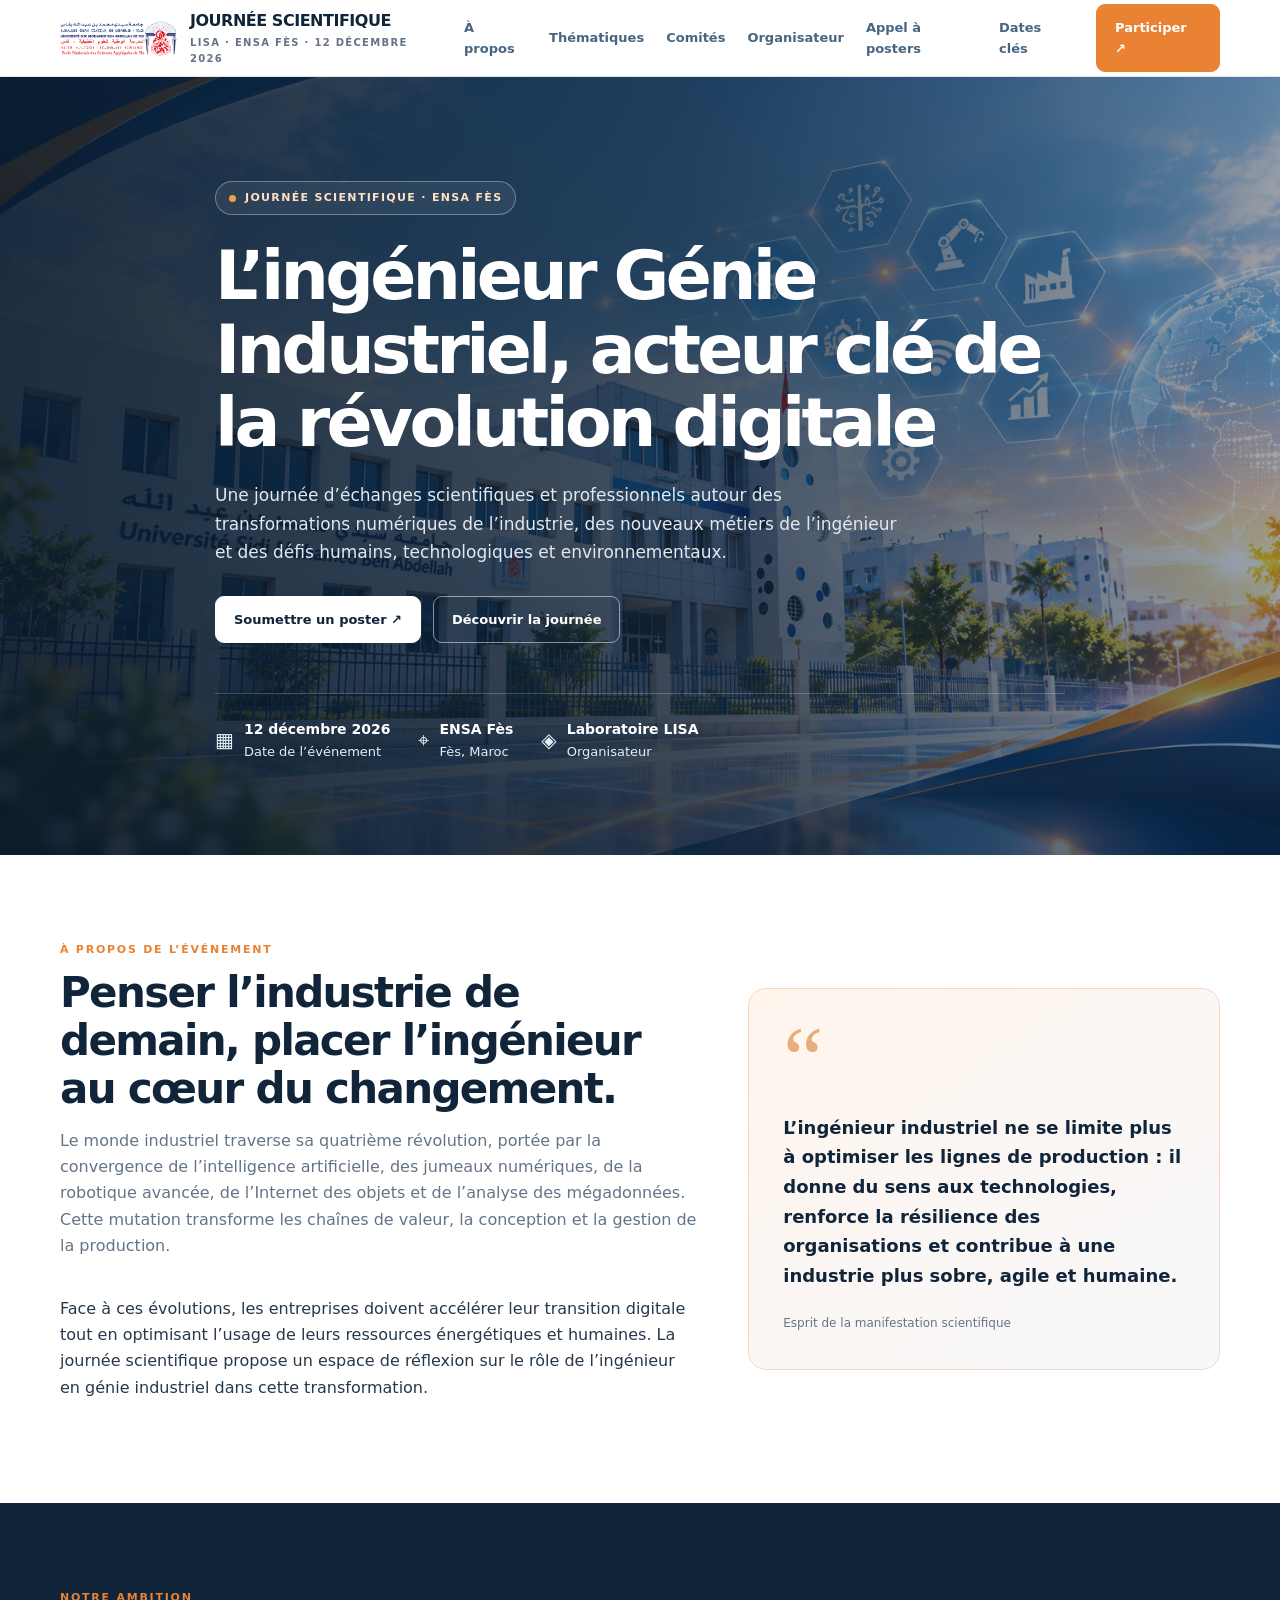
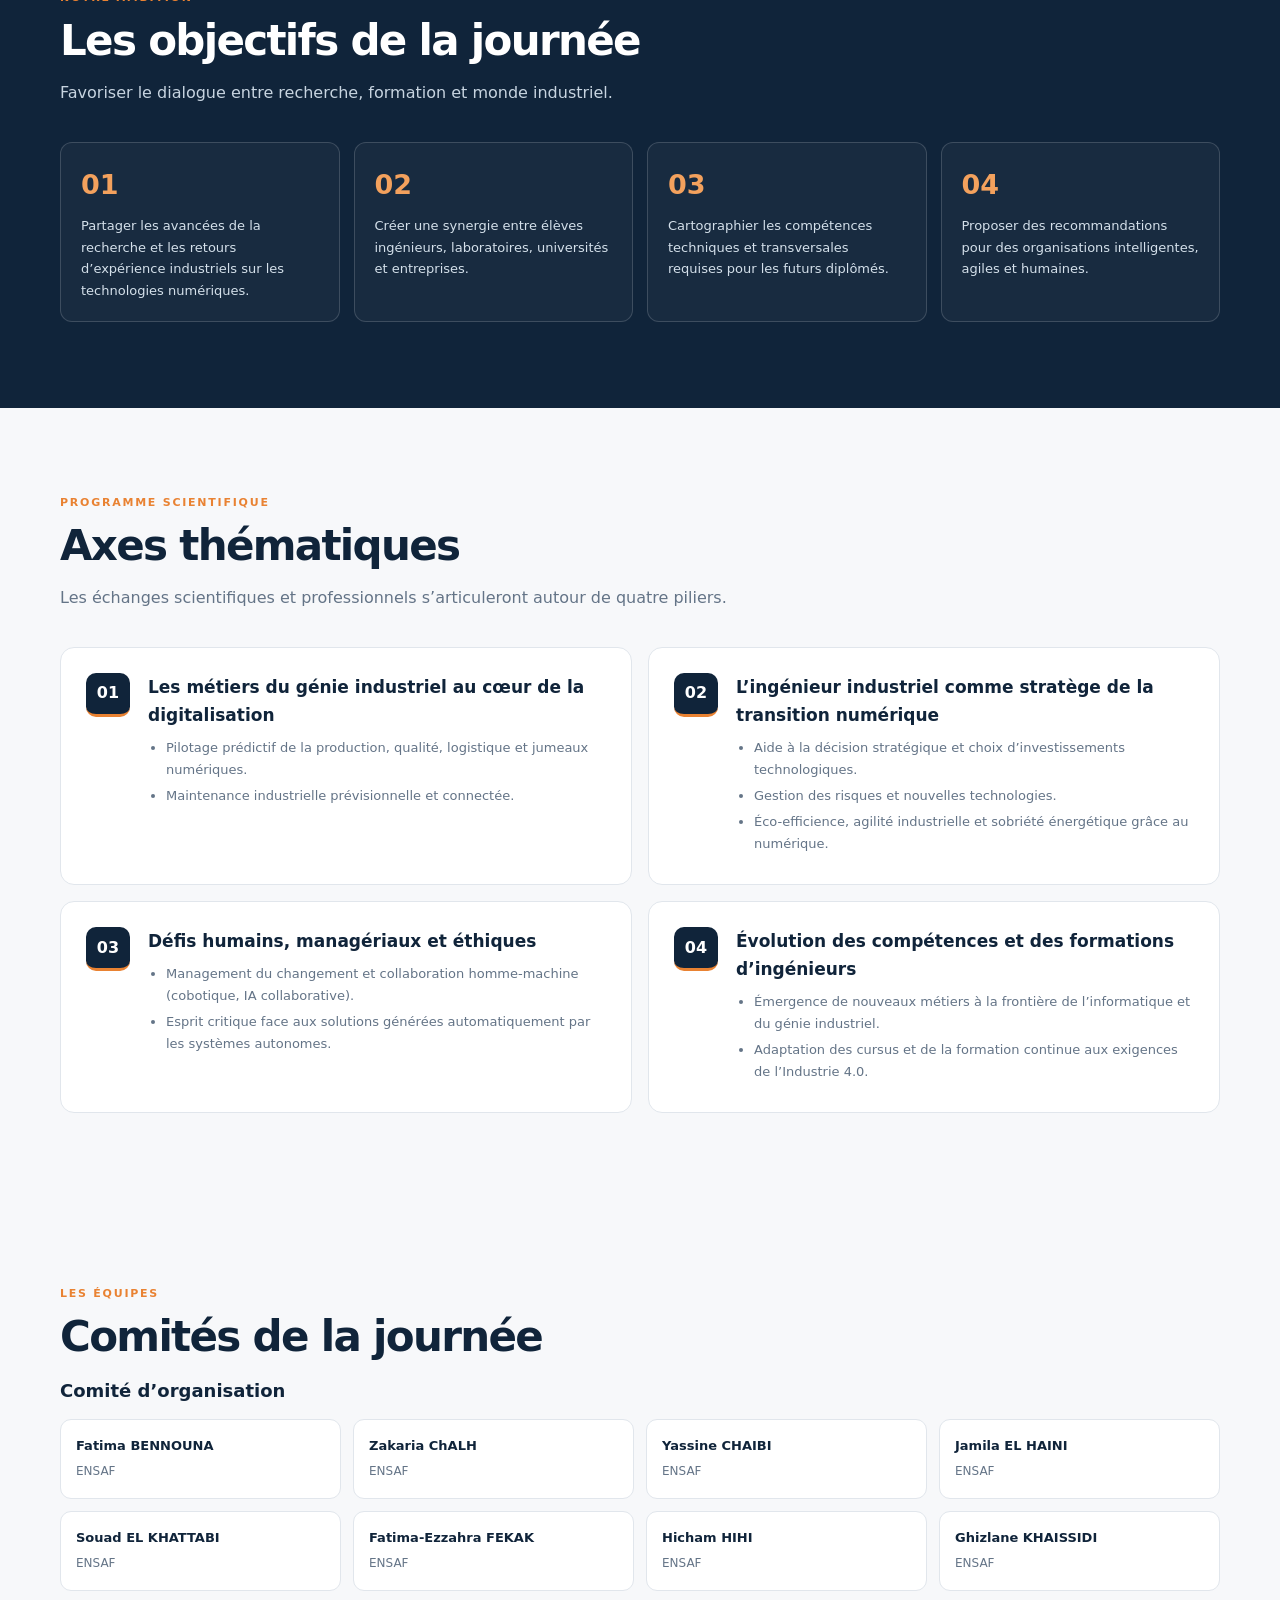
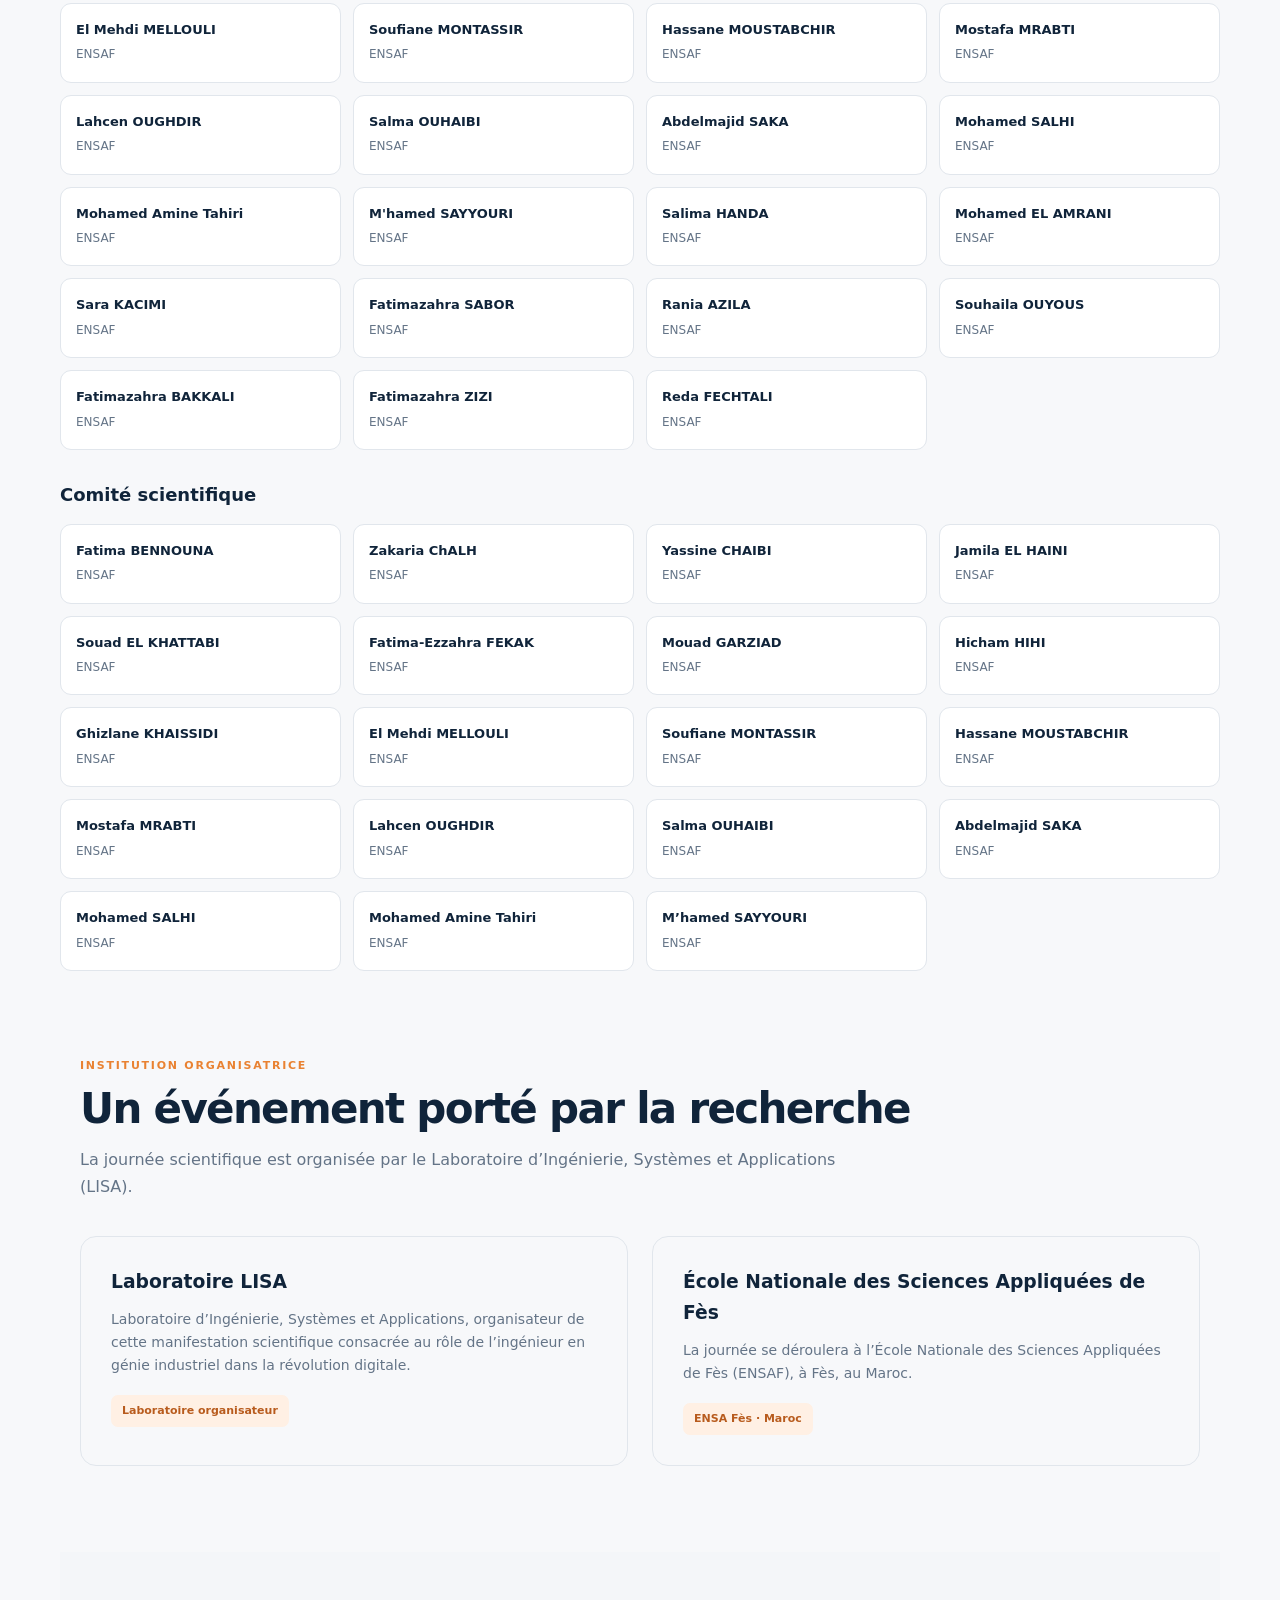
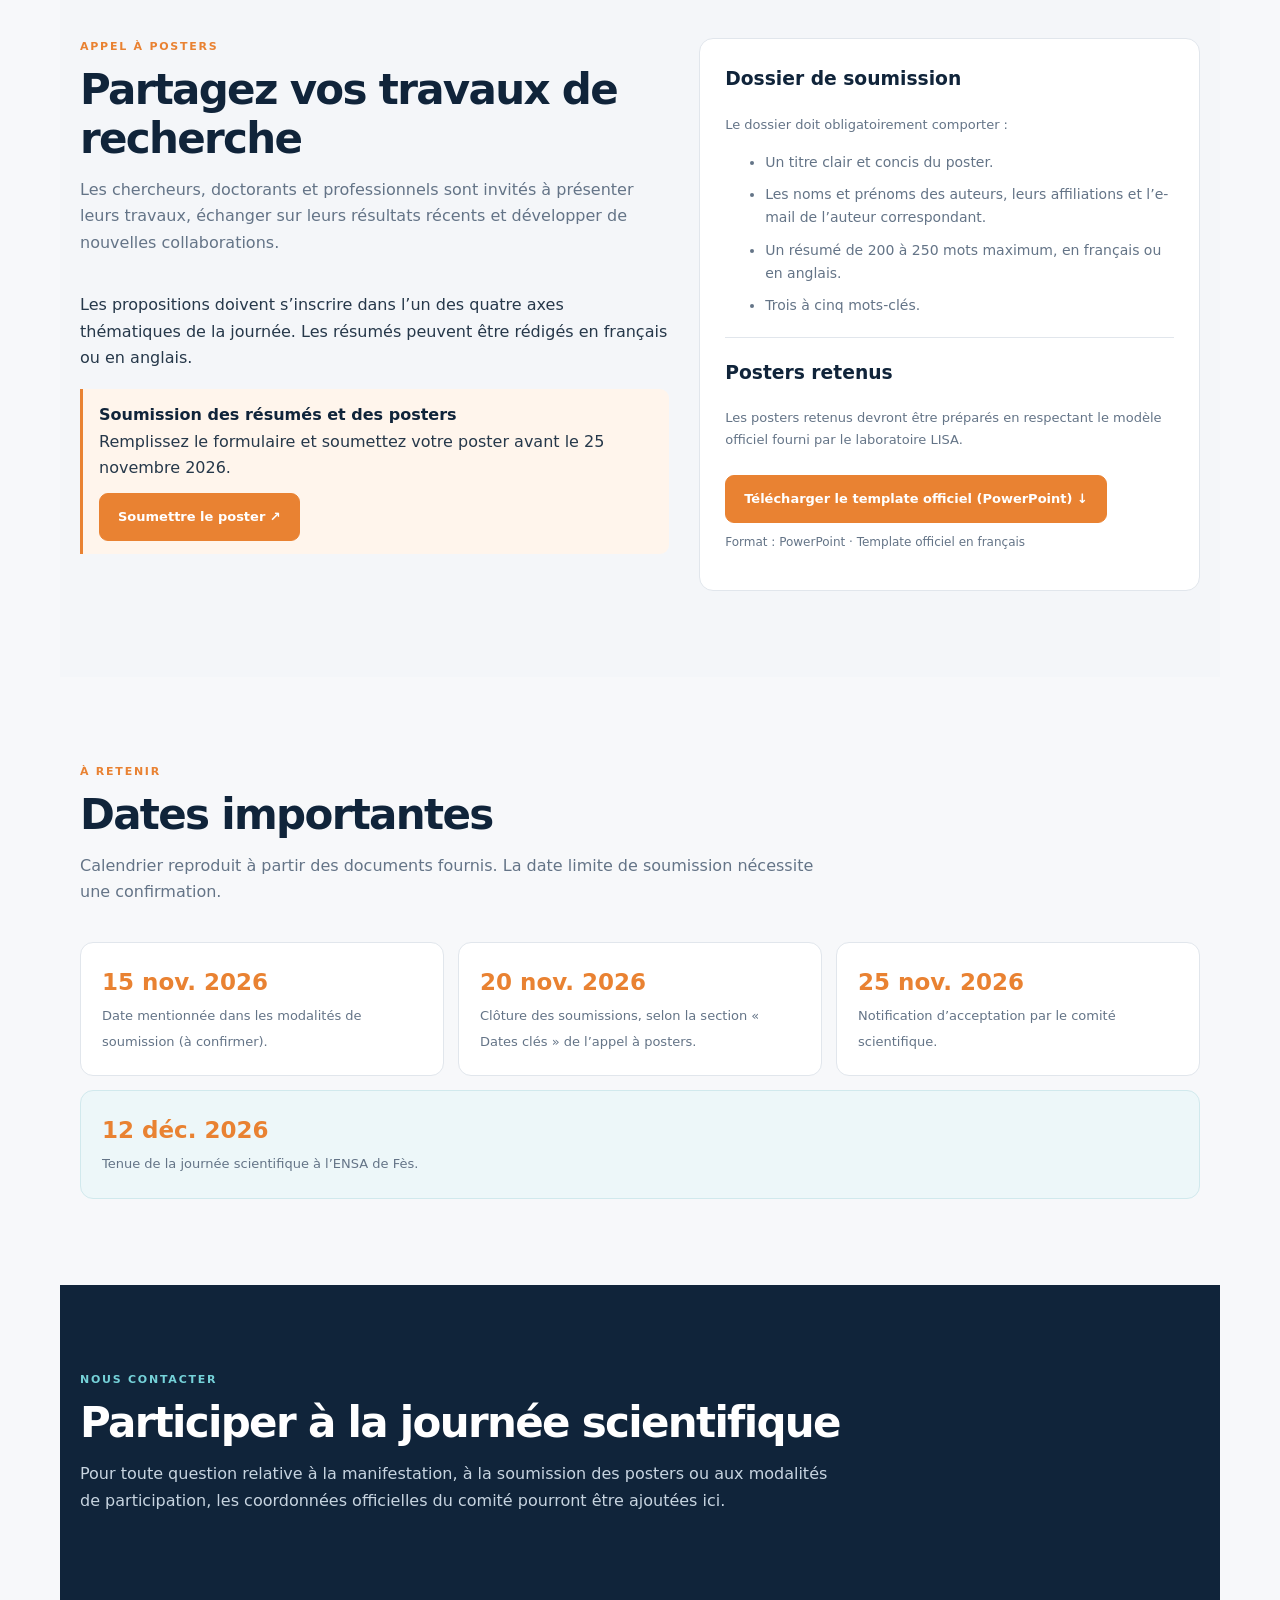
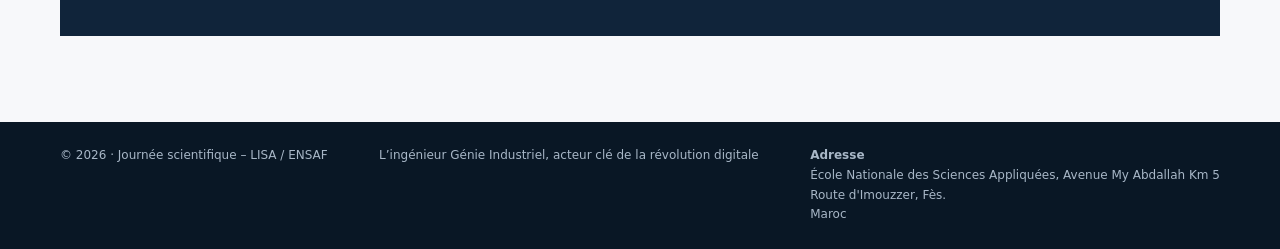
==== index.html @ 58cd31ae "Remove committee note from index.html Removed committee note paragraph from the HTML." ====
<!DOCTYPE html>
<html lang="fr">
<head>
<meta charset="utf-8">
<meta name="viewport" content="width=device-width, initial-scale=1">
<meta name="description" content="Journée scientifique : L’ingénieur Génie Industriel, acteur clé de la révolution digitale — ENSA Fès, 12 décembre 2026.">
<meta name="theme-color" content="#102a43">
<link rel="icon" type="image/png" href="images/logo-ensaf.png">
<title>Journée Scientifique | Génie Industriel & Révolution Digitale</title>
<link rel="stylesheet" href="css/style.css">
</head>

<body>

<header>
<div class="wrap nav">
<a class="brand" href="#accueil">
<img class="brand-logo" src="images/logo-ensaf.png" alt="ENSA Fès">
<span>JOURNÉE SCIENTIFIQUE
<small>LISA · ENSA FÈS · 12 DÉCEMBRE 2026</small>
</span>
</a>

<nav class="links" id="navlinks">
<a href="#apropos">À propos</a>
<a href="#axes">Thématiques</a>
<a href="#comites">Comités</a>
<a href="#laboratoire">Organisateur</a>
<a href="#posters">Appel à posters</a>
<a href="#dates">Dates clés</a>
</nav>

<a class="nav-cta" href="#posters">Participer ↗</a>
<button class="menu" aria-label="Ouvrir le menu" onclick="document.getElementById('navlinks').classList.toggle('open')">☰</button>
</div>
</header>

<main>

<section class="hero" id="accueil">
<div class="wrap hero-inner">
<div class="eyebrow"><i></i> Journée scientifique · ENSA Fès</div>

<h1>L’ingénieur Génie Industriel, acteur clé de la révolution digitale</h1>

<p>Une journée d’échanges scientifiques et professionnels autour des transformations numériques de l’industrie, des nouveaux métiers de l’ingénieur et des défis humains, technologiques et environnementaux.</p>

<div class="hero-actions">
<a class="btn light" href="#posters">Soumettre un poster <span aria-hidden="true">&nbsp;↗</span></a>
<a class="btn outline" href="#apropos">Découvrir la journée</a>
</div>

<div class="facts">
<div class="fact">
<span class="fact-icon">▦</span>
<span><b>12 décembre 2026</b>Date de l’événement</span>
</div>
<div class="fact">
<span class="fact-icon">⌖</span>
<span><b>ENSA Fès</b>Fès, Maroc</span>
</div>
<div class="fact">
<span class="fact-icon">◈</span>
<span><b>Laboratoire LISA</b>Organisateur</span>
</div>
</div>
</div>
</section>

<section id="apropos">
<div class="wrap about-grid">
<div>
<div class="section-kicker">À propos de l’événement</div>
<h2 class="section-title">Penser l’industrie de demain, placer l’ingénieur au cœur du changement.</h2>

<p class="section-intro">Le monde industriel traverse sa quatrième révolution, portée par la convergence de l’intelligence artificielle, des jumeaux numériques, de la robotique avancée, de l’Internet des objets et de l’analyse des mégadonnées. Cette mutation transforme les chaînes de valeur, la conception et la gestion de la production.</p>

<p>Face à ces évolutions, les entreprises doivent accélérer leur transition digitale tout en optimisant l’usage de leurs ressources énergétiques et humaines. La journée scientifique propose un espace de réflexion sur le rôle de l’ingénieur en génie industriel dans cette transformation.</p>
</div>

<div class="quote-card">
<p>L’ingénieur industriel ne se limite plus à optimiser les lignes de production : il donne du sens aux technologies, renforce la résilience des organisations et contribue à une industrie plus sobre, agile et humaine.</p>
<span>Esprit de la manifestation scientifique</span>
</div>
</div>
</section>

<section class="goals">
<div class="wrap">
<div class="section-kicker">Notre ambition</div>
<h2 class="section-title">Les objectifs de la journée</h2>
<p class="section-intro">Favoriser le dialogue entre recherche, formation et monde industriel.</p>

<div class="goal-grid">
<div class="goal">
<strong>01</strong>
<p>Partager les avancées de la recherche et les retours d’expérience industriels sur les technologies numériques.</p>
</div>

<div class="goal">
<strong>02</strong>
<p>Créer une synergie entre élèves ingénieurs, laboratoires, universités et entreprises.</p>
</div>

<div class="goal">
<strong>03</strong>
<p>Cartographier les compétences techniques et transversales requises pour les futurs diplômés.</p>
</div>

<div class="goal">
<strong>04</strong>
<p>Proposer des recommandations pour des organisations intelligentes, agiles et humaines.</p>
</div>
</div>
</div>
</section>

<section class="themes" id="axes">
<div class="wrap">
<div class="section-kicker">Programme scientifique</div>
<h2 class="section-title">Axes thématiques</h2>
<p class="section-intro">Les échanges scientifiques et professionnels s’articuleront autour de quatre piliers.</p>

<div class="theme-grid">

<article class="theme">
<div class="number">01</div>
<div>
<h3>Les métiers du génie industriel au cœur de la digitalisation</h3>
<ul>
<li>Pilotage prédictif de la production, qualité, logistique et jumeaux numériques.</li>
<li>Maintenance industrielle prévisionnelle et connectée.</li>
</ul>
</div>
</article>

<article class="theme">
<div class="number">02</div>
<div>
<h3>L’ingénieur industriel comme stratège de la transition numérique</h3>
<ul>
<li>Aide à la décision stratégique et choix d’investissements technologiques.</li>
<li>Gestion des risques et nouvelles technologies.</li>
<li>Éco-efficience, agilité industrielle et sobriété énergétique grâce au numérique.</li>
</ul>
</div>
</article>

<article class="theme">
<div class="number">03</div>
<div>
<h3>Défis humains, managériaux et éthiques</h3>
<ul>
<li>Management du changement et collaboration homme-machine (cobotique, IA collaborative).</li>
<li>Esprit critique face aux solutions générées automatiquement par les systèmes autonomes.</li>
</ul>
</div>
</article>

<article class="theme">
<div class="number">04</div>
<div>
<h3>Évolution des compétences et des formations d’ingénieurs</h3>
<ul>
<li>Émergence de nouveaux métiers à la frontière de l’informatique et du génie industriel.</li>
<li>Adaptation des cursus et de la formation continue aux exigences de l’Industrie 4.0.</li>
</ul>
</div>
</article>

</div>
</div>
</section>

<section class="committees" id="comites">
<div class="wrap">
<div class="section-kicker">Les équipes</div>
<h2 class="section-title">Comités de la journée</h2>

<div class="committee-group">
<h3 class="committee-heading">Comité d’organisation</h3>
<div class="people" id="org"></div>
</div>

<div class="committee-group">
<h3 class="committee-heading">Comité scientifique</h3>
<div class="people" id="sci"></div>
</div>



<section id="laboratoire">
<div class="wrap">
<div class="section-kicker">Institution organisatrice</div>
<h2 class="section-title">Un événement porté par la recherche</h2>

<p class="section-intro">La journée scientifique est organisée par le Laboratoire d’Ingénierie, Systèmes et Applications (LISA).</p>

<div class="host">

<div class="host-panel">
<h3>Laboratoire LISA</h3>
<p>Laboratoire d’Ingénierie, Systèmes et Applications, organisateur de cette manifestation scientifique consacrée au rôle de l’ingénieur en génie industriel dans la révolution digitale.</p>
<span class="host-tag">Laboratoire organisateur</span>
</div>

<div class="host-panel">
<h3>École Nationale des Sciences Appliquées de Fès</h3>
<p>La journée se déroulera à l’École Nationale des Sciences Appliquées de Fès (ENSAF), à Fès, au Maroc.</p>
<span class="host-tag">ENSA Fès · Maroc</span>
</div>

</div>
</div>
</section>

<!-- APPEL À POSTERS -->
<section class="call" id="posters">
<div class="wrap call-grid">

<div>
<div class="section-kicker">Appel à posters</div>
<h2 class="section-title">Partagez vos travaux de recherche</h2>

<p class="section-intro">Les chercheurs, doctorants et professionnels sont invités à présenter leurs travaux, échanger sur leurs résultats récents et développer de nouvelles collaborations.</p>

<p>Les propositions doivent s’inscrire dans l’un des quatre axes thématiques de la journée. Les résumés peuvent être rédigés en français ou en anglais.</p>

<div class="deadline">
<b>Soumission des résumés et des posters</b>
<br>
Remplissez le formulaire et soumettez votre poster avant le 25 novembre 2026.
<br>

<a class="btn" href="https://docs.google.com/forms/d/e/1FAIpQLScu4Q_Qk5ZAQ8WcS19xSaB_VVQ0WcwGd6GmiBZZYfwWitcvkw/viewform?usp=publish-editor" target="_blank" rel="noopener noreferrer" style="margin-top:12px">
Soumettre le poster <span aria-hidden="true">&nbsp;↗</span>
</a>
</div>
</div>

<div class="requirements">

<h3 style="margin-top:0;color:var(--navy)">Dossier de soumission</h3>

<p style="font-size:13px;color:var(--muted)">Le dossier doit obligatoirement comporter :</p>

<ul>
<li>Un titre clair et concis du poster.</li>
<li>Les noms et prénoms des auteurs, leurs affiliations et l’e-mail de l’auteur correspondant.</li>
<li>Un résumé de 200 à 250 mots maximum, en français ou en anglais.</li>
<li>Trois à cinq mots-clés.</li>
</ul>

<hr style="border:0;border-top:1px solid var(--line);margin:20px 0">

<h3 style="color:var(--navy)">Posters retenus</h3>

<p style="font-size:13px;color:var(--muted)">
Les posters retenus devront être préparés en respectant le modèle officiel fourni par le laboratoire LISA.
</p>

<!-- LIEN DE TÉLÉCHARGEMENT DU TEMPLATE OFFICIEL -->
<a class="btn"
href="https://github.com/salima12345667/conference-lisa-ensaf/raw/refs/heads/main/documents/LISA-posters-template-FR.pptx"
target="_blank"
rel="noopener noreferrer"
style="margin-top:12px">

Télécharger le template officiel (PowerPoint)
<span aria-hidden="true">&nbsp;↓</span>

</a>

<p style="font-size:12px;color:var(--muted);margin-top:10px">
Format : PowerPoint · Template officiel en français
</p>

</div>
</div>
</section>

<section id="dates">
<div class="wrap">
<div class="section-kicker">À retenir</div>
<h2 class="section-title">Dates importantes</h2>

<p class="section-intro">Calendrier reproduit à partir des documents fournis. La date limite de soumission nécessite une confirmation.</p>

<div class="timeline">

<div class="datebox">
<strong>15 nov. 2026</strong>
<span>Date mentionnée dans les modalités de soumission (à confirmer).</span>
</div>

<div class="datebox">
<strong>20 nov. 2026</strong>
<span>Clôture des soumissions, selon la section « Dates clés » de l’appel à posters.</span>
</div>

<div class="datebox">
<strong>25 nov. 2026</strong>
<span>Notification d’acceptation par le comité scientifique.</span>
</div>

</div>

<div class="datebox" style="margin-top:14px;background:#edf7f9;border-color:#d1e9ed">
<strong>12 déc. 2026</strong>
<span>Tenue de la journée scientifique à l’ENSA de Fès.</span>
</div>

</div>
</section>

<section class="contact" id="contact">
<div class="wrap">
<div class="section-kicker" style="color:#75d2d9">Nous contacter</div>
<h2 class="section-title">Participer à la journée scientifique</h2>
<p class="section-intro">Pour toute question relative à la manifestation, à la soumission des posters ou aux modalités de participation, les coordonnées officielles du comité pourront être ajoutées ici.</p>
</div>
</section>

</main>

<footer>
<div class="wrap foot">

<span>© 2026 · Journée scientifique – LISA / ENSAF</span>

<span>L’ingénieur Génie Industriel, acteur clé de la révolution digitale</span>

<span>
<b>Adresse</b><br>
École Nationale des Sciences Appliquées, Avenue My Abdallah Km 5<br>
Route d'Imouzzer, Fès.<br>
Maroc
</span>

</div>
</footer>

<script src="js/script.js" defer></script>

</body>
</html>
---- css/style.css ----
/* =========================================================
   SITE JOURNEE SCIENTIFIQUE LISA - ENSAF
   IDENTITE : BLEU NUIT & ORANGE
   ========================================================= */

/* 1. PALETTE GENERALE */

:root {
  --navy: #10243A;
  --blue: #193B59;
  --cyan: #E98232;
  --ink: #26384A;
  --muted: #647487;

  --paper: #F7F8FA;
  --white: #FFFFFF;
  --line: #E1E6EC;

  --gold: #F0A04B;
  --shadow: 0 18px 50px rgba(16,36,58,.08);
}

/* 2. BASE */

* {
  box-sizing: border-box;
}

html {
  scroll-behavior: smooth;
  scroll-padding-top: 82px;
}

body {
  margin: 0;
  font-family: Inter, ui-sans-serif, system-ui,
    -apple-system, "Segoe UI", sans-serif;
  color: var(--ink);
  line-height: 1.65;
  background: var(--white);
}

a {
  color: inherit;
  text-decoration: none;
}

.wrap {
  width: min(1160px, calc(100% - 40px));
  margin: auto;
}

/* 3. NAVIGATION */

header {
  position: sticky;
  top: 0;
  z-index: 20;
  background: rgba(255,255,255,.97);
  backdrop-filter: blur(14px);
  border-bottom: 1px solid var(--line);
}

.nav {
  height: 76px;
  display: flex;
  align-items: center;
  justify-content: space-between;
  gap: 24px;
}

.brand {
  display: flex;
  align-items: center;
  gap: 12px;
  font-weight: 800;
  color: var(--navy);
  letter-spacing: -.03em;
}

.brand-logo {
  width: 118px;
  height: 48px;
  object-fit: contain;
  object-position: left center;
  display: block;
}

.brand span {
  display: block;
}

.brand small {
  display: block;
  font-size: 10px;
  letter-spacing: .13em;
  color: var(--muted);
  font-weight: 700;
}

.links {
  display: flex;
  align-items: center;
  gap: 22px;
  font-size: 13px;
  font-weight: 700;
  color: #486581;
}

.links a {
  transition: color .2s;
}

.links a:hover {
  color: var(--cyan);
}

.nav-cta,
.btn {
  display: inline-flex;
  align-items: center;
  justify-content: center;
  padding: 12px 18px;
  border-radius: 9px;
  background: var(--cyan);
  color: white;
  font-weight: 800;
  font-size: 13px;
  border: 1px solid var(--cyan);
  transition: .2s;
}

.nav-cta:hover,
.btn:hover {
  transform: translateY(-2px);
  background: var(--navy);
  border-color: var(--navy);
}

.menu {
  display: none;
  background: none;
  border: 0;
  font-size: 25px;
  color: var(--navy);
}

/* 4. HERO / BANNIERE PRINCIPALE */

.hero {
  position: relative;
  overflow: hidden;
  color: white;

  background:
    linear-gradient(
      90deg,
      rgba(10,27,45,.91) 0%,
      rgba(16,36,58,.78) 54%,
      rgba(16,36,58,.40) 100%
    ),
    url('../images/fond-conference-industrie.png')
    center / cover no-repeat;

  padding: 104px 0 92px;
}

.hero:after {
  content: "";
  position: absolute;
  inset: 0;

  background: linear-gradient(
    0deg,
    rgba(10,27,45,.25),
    transparent 42%
  );

  pointer-events: none;
}

.hero-inner {
  position: relative;
  z-index: 1;
  max-width: 850px;
}

.eyebrow {
  display: inline-flex;
  gap: 9px;
  align-items: center;
  border: 1px solid #ffffff55;
  background: #ffffff12;
  border-radius: 100px;
  padding: 7px 13px;
  font-size: 11px;
  font-weight: 800;
  letter-spacing: .12em;
  text-transform: uppercase;
  color: #FFE0C2;
}

.eyebrow i {
  width: 7px;
  height: 7px;
  border-radius: 50%;
  background: var(--gold);
}

h1 {
  font-size: clamp(38px,6vw,68px);
  line-height: 1.08;
  letter-spacing: -.055em;
  margin: 24px 0 22px;
  max-width: 900px;
}

.hero p {
  max-width: 690px;
  color: #E0E8F0;
  font-size: 17px;
}

.hero-actions {
  display: flex;
  gap: 12px;
  flex-wrap: wrap;
  margin-top: 30px;
}

.btn.light {
  background: white;
  color: var(--navy);
  border-color: white;
}

.btn.light:hover {
  background: #FFE8D5;
  border-color: #FFE8D5;
  color: var(--navy);
}

.btn.outline {
  background: transparent;
  border-color: #ffffff80;
}

.btn.outline:hover {
  background: var(--cyan);
  border-color: var(--cyan);
}

.facts {
  display: flex;
  gap: 28px;
  flex-wrap: wrap;
  margin-top: 50px;
  padding-top: 24px;
  border-top: 1px solid #ffffff35;
}

.fact {
  display: flex;
  gap: 10px;
  align-items: center;
  color: #E4EDF5;
  font-size: 13px;
}

.fact b {
  display: block;
  color: white;
  font-size: 14px;
}

.fact-icon {
  font-size: 20px;
}

/* 5. SECTIONS */

section {
  padding: 86px 0;
}

.section-kicker {
  color: var(--cyan);
  font-size: 11px;
  font-weight: 900;
  letter-spacing: .16em;
  text-transform: uppercase;
}

.section-title {
  font-size: clamp(28px,4vw,42px);
  line-height: 1.15;
  letter-spacing: -.04em;
  color: var(--navy);
  margin: 10px 0 14px;
}

.section-intro {
  max-width: 760px;
  color: var(--muted);
  margin: 0 0 36px;
}

/* 6. PRESENTATION DU LABORATOIRE */

.about-grid {
  display: grid;
  grid-template-columns: 1.15fr .85fr;
  gap: 50px;
  align-items: center;
}

.quote-card {
  background: linear-gradient(145deg,#FFF5ED,#F7F8FA);
  padding: 34px;
  border-radius: 18px;
  border: 1px solid #F2D9C5;
  position: relative;
}

.quote-card:before {
  content: "“";
  font-size: 90px;
  line-height: .8;
  color: #E9AD7B;
  font-family: Georgia;
  display: block;
}

.quote-card p {
  font-size: 18px;
  color: var(--navy);
  font-weight: 650;
}

.quote-card span {
  font-size: 12px;
  color: var(--muted);
}

/* 7. CARTES */

.grid-3 {
  display: grid;
  grid-template-columns: repeat(3,1fr);
  gap: 18px;
}

.card {
  background: white;
  border: 1px solid var(--line);
  border-radius: 14px;
  padding: 24px;
  box-shadow: 0 5px 18px #10243A08;
  transition: .25s;
}

.card:hover {
  transform: translateY(-4px);
  box-shadow: var(--shadow);
  border-color: #E8B58E;
}

.card-icon {
  width: 44px;
  height: 44px;
  border-radius: 11px;
  background: #FFF0E4;
  color: var(--cyan);
  display: grid;
  place-items: center;
  font-size: 21px;
  margin-bottom: 17px;
}

.card h3 {
  margin: 0 0 8px;
  color: var(--navy);
  font-size: 17px;
}

.card p {
  margin: 0;
  color: var(--muted);
  font-size: 14px;
}

/* 8. AXES THEMATIQUES */

.themes {
  background: var(--paper);
}

.theme-grid {
  display: grid;
  grid-template-columns: repeat(2,1fr);
  gap: 16px;
}

.theme {
  display: flex;
  gap: 18px;
  padding: 25px;
  background: white;
  border: 1px solid var(--line);
  border-radius: 14px;
  transition: .2s;
}

.theme:hover {
  border-color: #E8B58E;
  box-shadow: 0 8px 24px #10243A0A;
}

.number {
  flex: 0 0 44px;
  height: 44px;
  border-radius: 10px;
  background: var(--navy);
  color: white;
  display: grid;
  place-items: center;
  font-weight: 900;
  border-bottom: 3px solid var(--cyan);
}

.theme h3 {
  margin: 0 0 8px;
  color: var(--navy);
  font-size: 17px;
}

.theme ul {
  padding-left: 18px;
  margin: 0;
  color: var(--muted);
  font-size: 13px;
}

.theme li {
  margin: 5px 0;
}

/* 9. OBJECTIFS */

.goals {
  background: var(--navy);
  color: white;
}

.goals .section-title {
  color: white;
}

.goals .section-intro {
  color: #C7D4E0;
}

.goal-grid {
  display: grid;
  grid-template-columns: repeat(4,1fr);
  gap: 14px;
}

.goal {
  padding: 20px;
  border: 1px solid #ffffff28;
  background: #ffffff09;
  border-radius: 12px;
  transition: .2s;
}

.goal:hover {
  background: #ffffff13;
  border-color: var(--cyan);
}

.goal strong {
  font-size: 27px;
  color: #F3A15D;
  display: block;
  margin-bottom: 8px;
}

.goal p {
  font-size: 13px;
  color: #D4E0EA;
  margin: 0;
}

/* 10. COMITES */

.committees {
  background: var(--paper);
}

.committee-tabs {
  display: flex;
  gap: 8px;
  margin: 25px 0;
}

.tab {
  border: 1px solid var(--line);
  border-radius: 999px;
  padding: 10px 17px;
  background: white;
  color: var(--muted);
  font-weight: 800;
  cursor: pointer;
  transition: .2s;
}

.tab:hover {
  border-color: var(--cyan);
  color: var(--cyan);
}

.tab.active {
  background: var(--navy);
  border-color: var(--navy);
  color: white;
}

.people {
  display: grid;
  grid-template-columns: repeat(4,1fr);
  gap: 12px;
}

.committee-group + .committee-group {
  margin-top: 30px;
}

.committee-heading {
  margin: 0 0 14px;
  color: var(--navy);
  font-size: 18px;
}

.person {
  background: white;
  border: 1px solid var(--line);
  border-radius: 11px;
  padding: 15px;
}

.person b {
  display: block;
  color: var(--navy);
  font-size: 13px;
}

.person span {
  font-size: 12px;
  color: var(--muted);
}

.committee-note {
  font-size: 12px;
  color: var(--muted);
  margin-top: 14px;
}

/* 11. ORGANISATION */

.host {
  display: grid;
  grid-template-columns: 1fr 1fr;
  gap: 24px;
}

.host-panel {
  padding: 30px;
  border-radius: 16px;
  background: var(--paper);
  border: 1px solid var(--line);
}

.host-panel h3 {
  color: var(--navy);
  margin: 0 0 10px;
}

.host-panel p {
  color: var(--muted);
  font-size: 14px;
  margin: 0;
}

.host-tag {
  display: inline-block;
  margin-top: 18px;
  padding: 7px 11px;
  border-radius: 7px;
  background: #FFF0E4;
  color: #B85B1D;
  font-size: 11px;
  font-weight: 900;
}

/* 12. APPEL A COMMUNICATION */

.call {
  background: #F4F6F9;
}

.call-grid {
  display: grid;
  grid-template-columns: 1fr .85fr;
  gap: 30px;
  align-items: start;
}

.requirements {
  background: white;
  border: 1px solid var(--line);
  padding: 25px;
  border-radius: 14px;
}

.requirements li {
  margin: 9px 0;
  color: var(--muted);
  font-size: 14px;
}

.deadline {
  border-left: 3px solid var(--cyan);
  padding: 13px 16px;
  background: #FFF5EC;
  border-radius: 0 9px 9px 0;
  margin: 18px 0;
}

.deadline b {
  color: var(--navy);
}

.notice {
  font-size: 12px;
  color: #80501D;
  background: #FFF1DB;
  padding: 12px 14px;
  border-radius: 8px;
  margin-top: 14px;
}

/* 13. PROGRAMME ET DATES */

.timeline {
  display: grid;
  grid-template-columns: repeat(3,1fr);
  gap: 14px;
}

.datebox {
  border: 1px solid var(--line);
  border-radius: 13px;
  padding: 21px;
  background: white;
}

.datebox strong {
  font-size: 23px;
  color: var(--cyan);
  display: block;
}

.datebox span {
  font-size: 13px;
  color: var(--muted);
}

/* 14. CONTACT */

.contact {
  background: var(--navy);
  color: white;
}

.contact .section-title {
  color: white;
}

.contact .section-intro {
  color: #C7D4E0;
}

.contact-box {
  border: 1px solid #ffffff35;
  background: #ffffff0A;
  padding: 25px;
  border-radius: 14px;
  display: flex;
  justify-content: space-between;
  gap: 20px;
  align-items: center;
}

.contact-box p {
  margin: 0;
  color: #D4E0EA;
  font-size: 14px;
}

/* 15. FOOTER */

footer {
  background: #091725;
  color: #A8B7C7;
  padding: 24px 0;
  font-size: 12px;
}

.foot {
  display: flex;
  justify-content: space-between;
  gap: 20px;
  flex-wrap: wrap;
}

/* 16. RESPONSIVE */

@media(max-width:900px) {

  .links {
    display: none;
    position: absolute;
    top: 76px;
    left: 0;
    right: 0;
    background: white;
    padding: 20px;
    flex-direction: column;
    align-items: flex-start;
    border-bottom: 1px solid var(--line);
  }

  .links.open {
    display: flex;
  }

  .menu {
    display: block;
  }

  .nav-cta {
    display: none;
  }

  .about-grid,
  .call-grid,
  .host {
    grid-template-columns: 1fr;
  }

  .goal-grid {
    grid-template-columns: repeat(2,1fr);
  }

  .people {
    grid-template-columns: repeat(3,1fr);
  }
}

@media(max-width:600px) {

  .brand-logo {
    width: 82px;
    height: 40px;
  }

  .brand {
    gap: 7px;
    font-size: 12px;
  }

  .brand small {
    font-size: 8px;
  }

  .wrap {
    width: min(100% - 28px,1160px);
  }

  .hero {
    padding: 76px 0 65px;
  }

  section {
    padding: 65px 0;
  }

  .grid-3,
  .theme-grid,
  .timeline {
    grid-template-columns: 1fr;
  }

  .goal-grid {
    grid-template-columns: 1fr 1fr;
  }

  .people {
    grid-template-columns: repeat(2,1fr);
  }

  .facts {
    gap: 16px;
  }

  .contact-box {
    align-items: flex-start;
    flex-direction: column;
  }

  .quote-card {
    padding: 24px;
  }
}
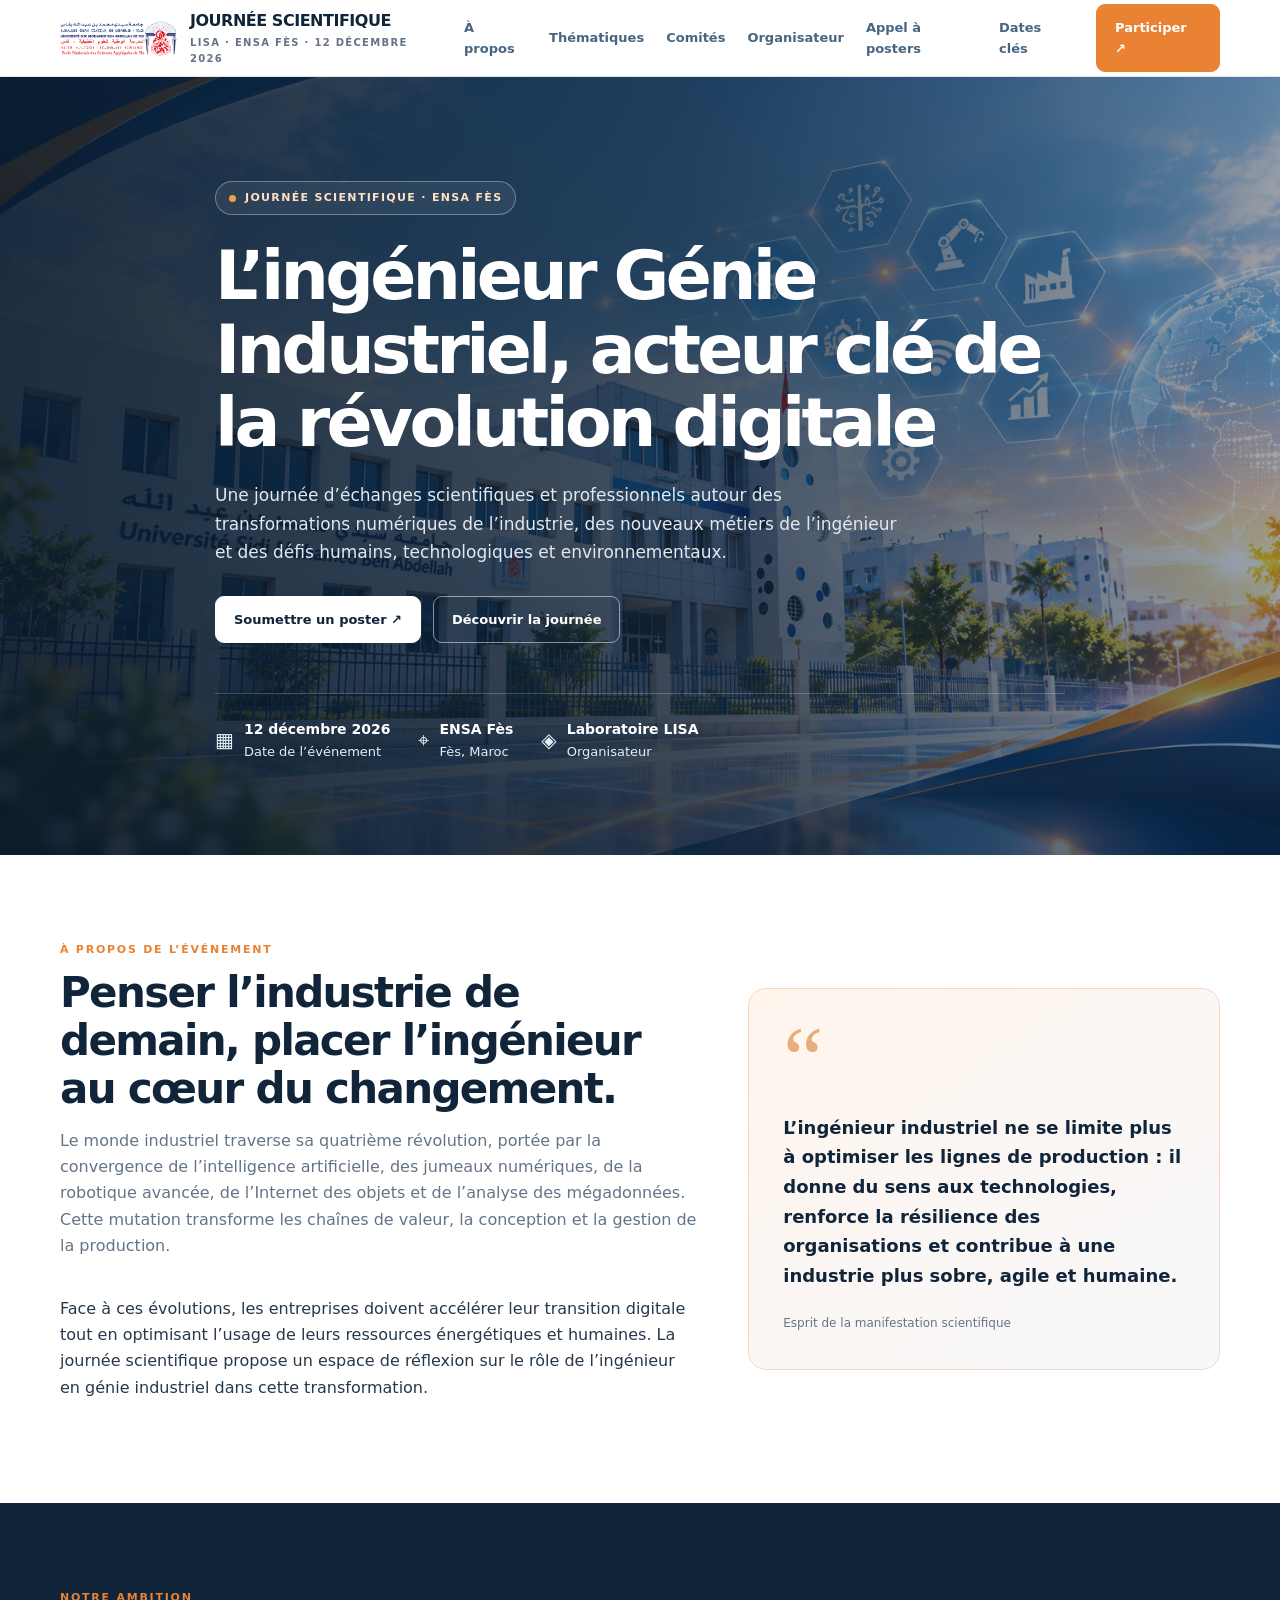
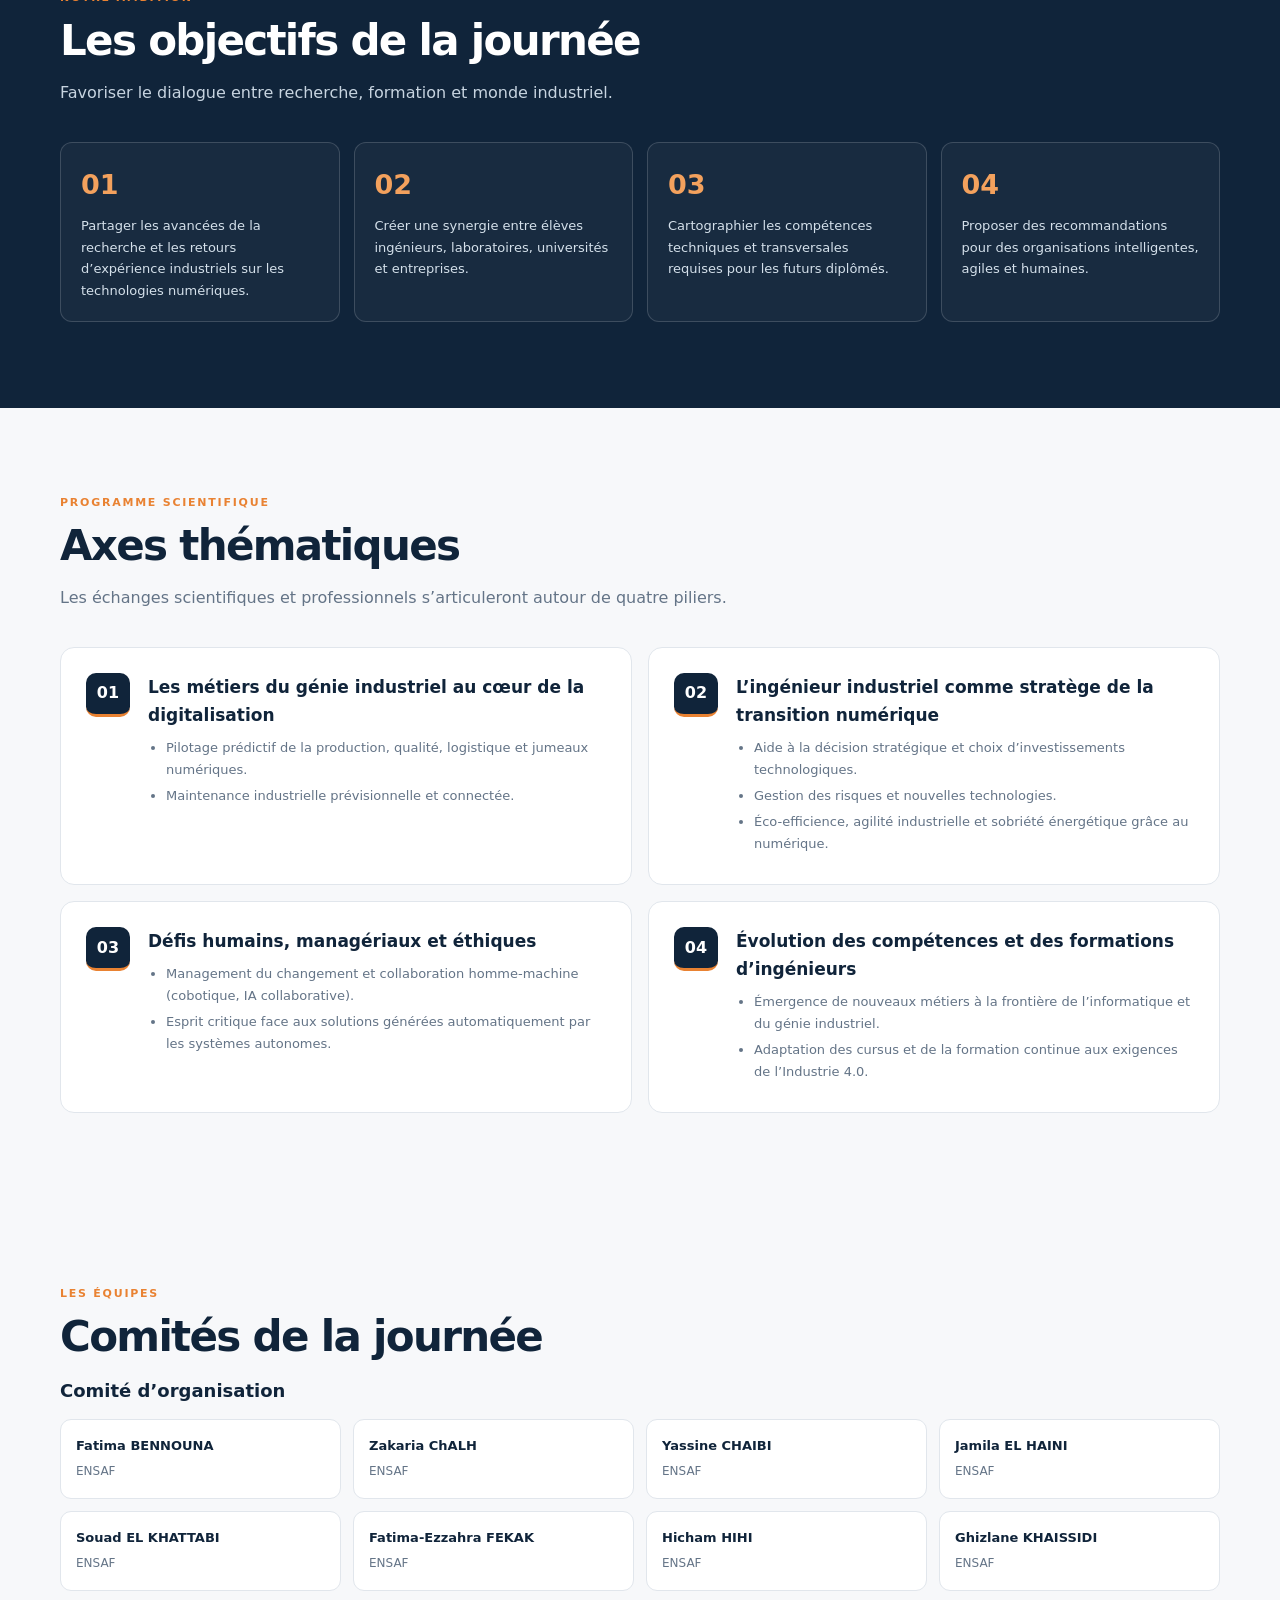
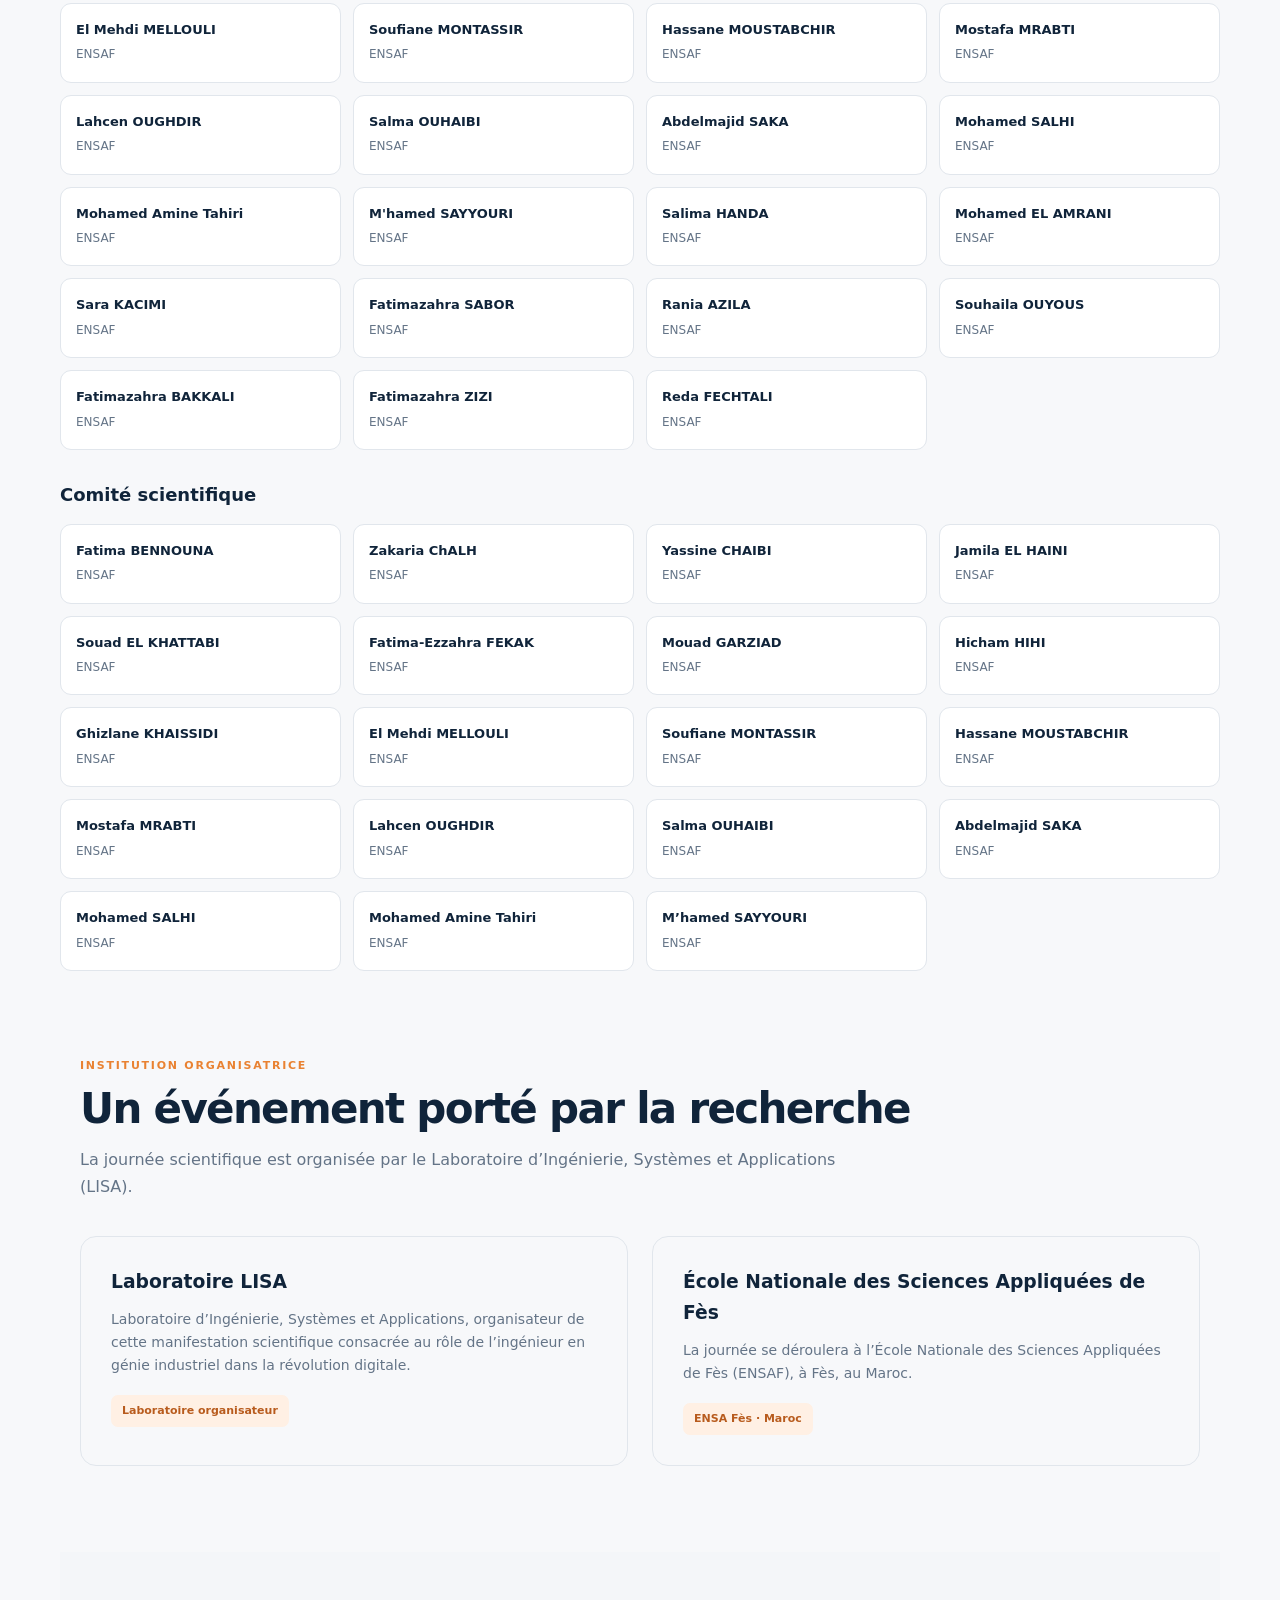
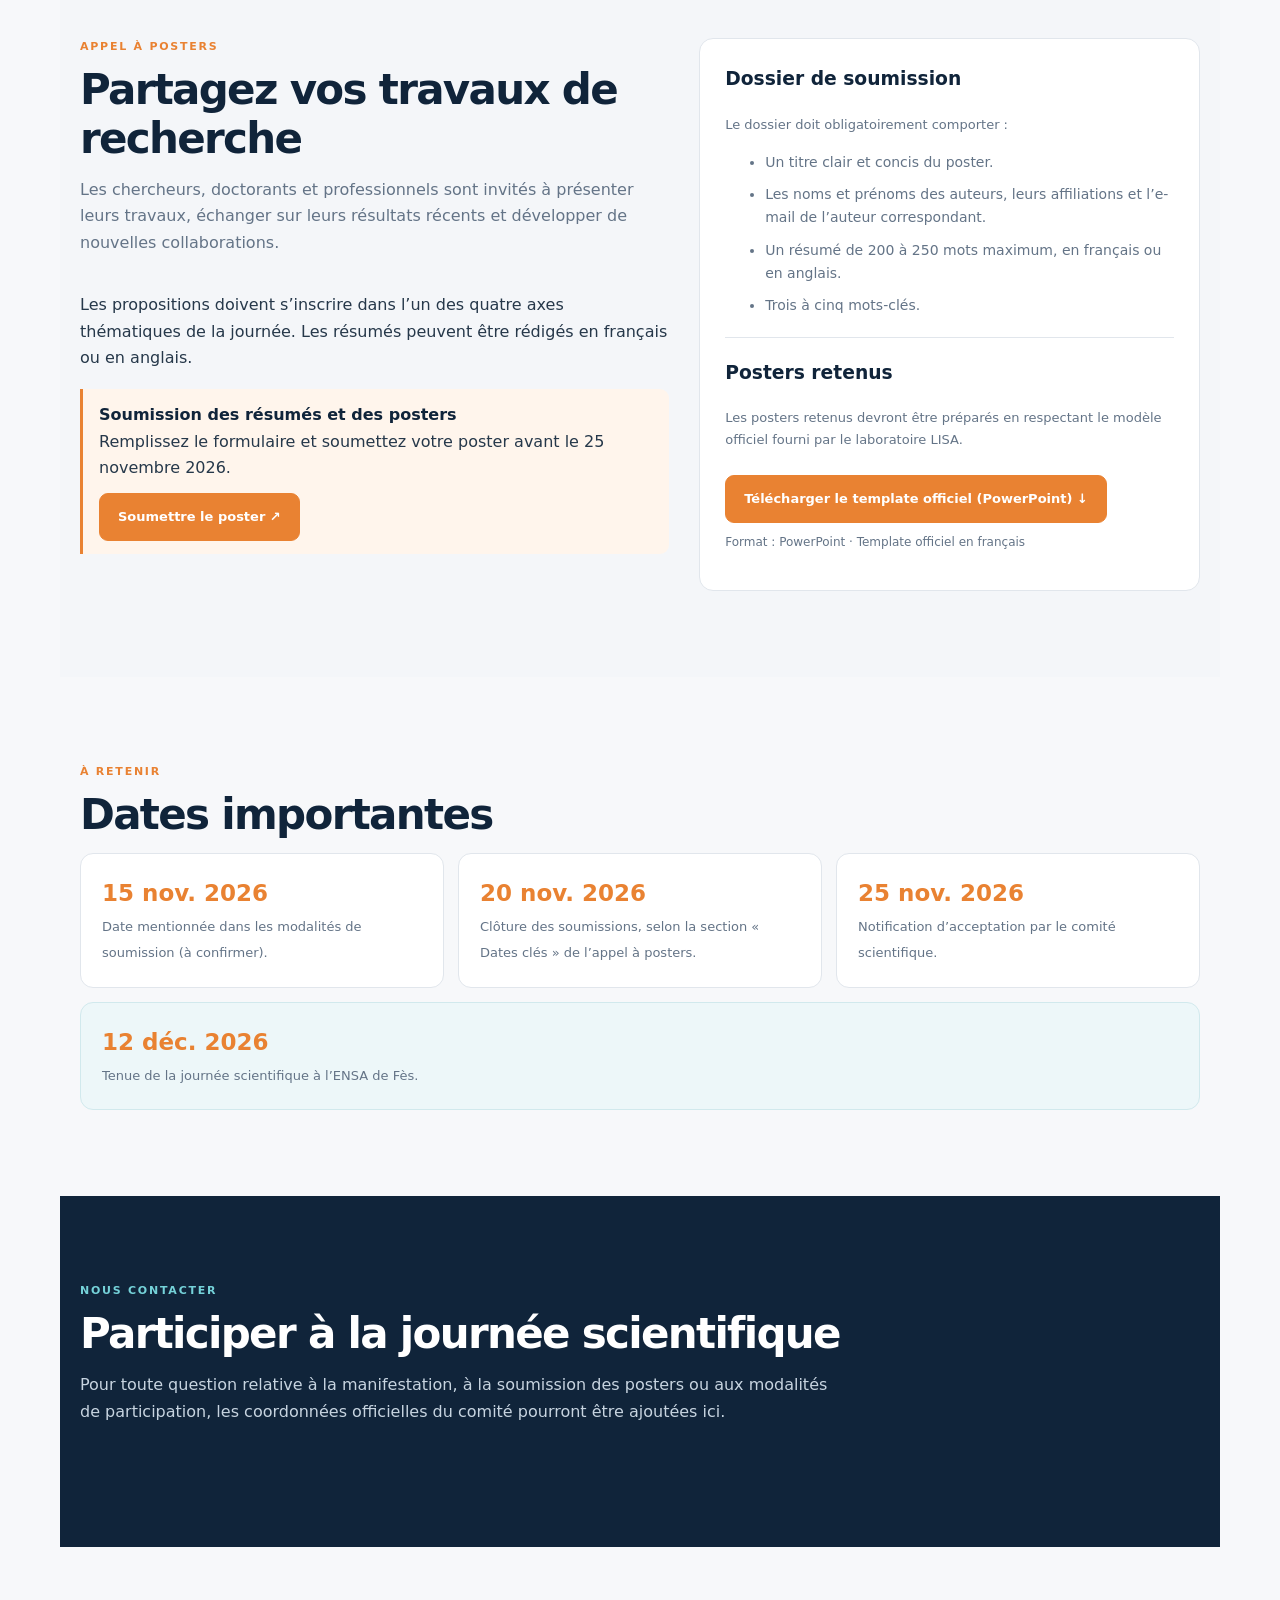
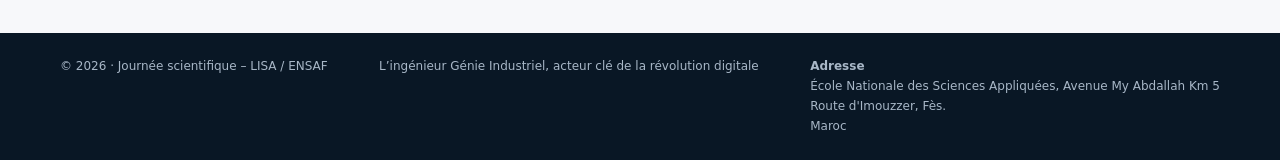
==== commit f4215b08: "Modify section intro for important dates Updated the introduction paragraph for important dates sect" ====
--- a/index.html
+++ b/index.html
@@ -285,7 +285,7 @@
 <div class="section-kicker">À retenir</div>
 <h2 class="section-title">Dates importantes</h2>
 
-<p class="section-intro">Calendrier reproduit à partir des documents fournis. La date limite de soumission nécessite une confirmation.</p>
+
 
 <div class="timeline">
 
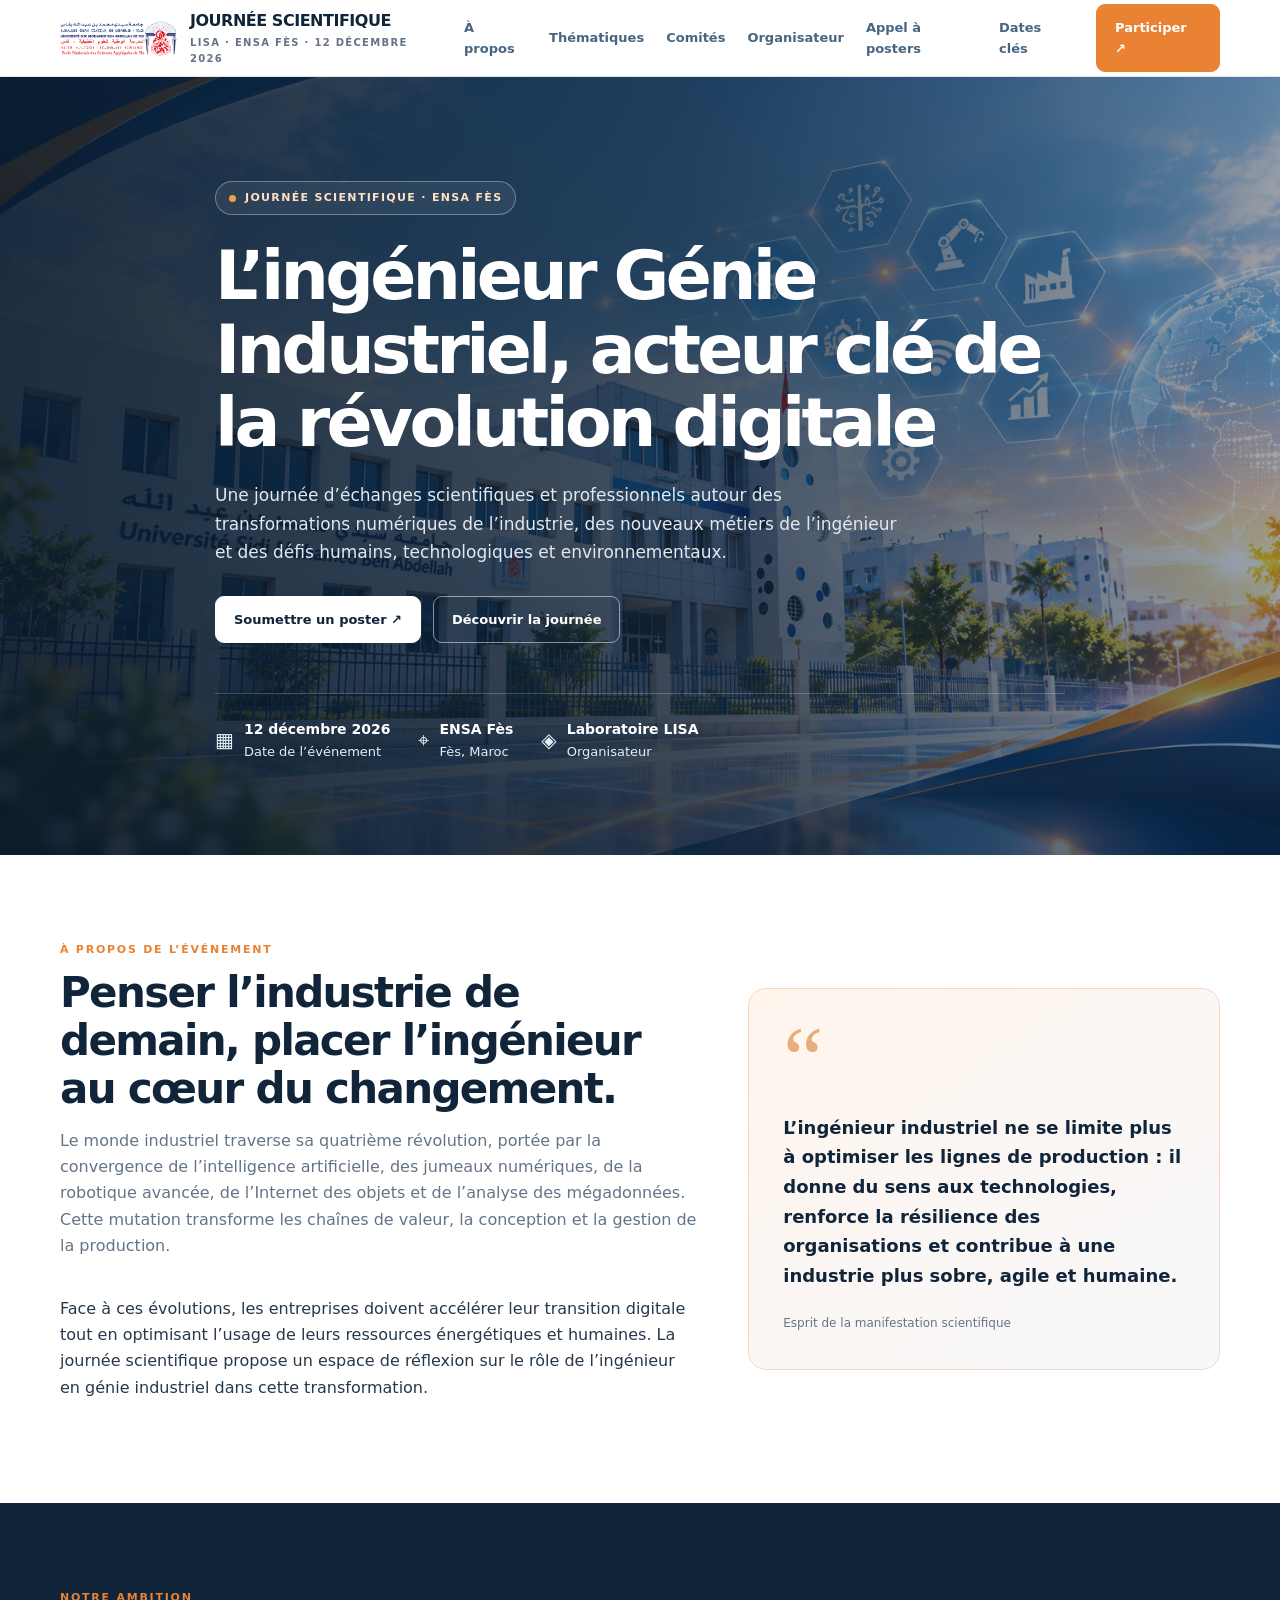
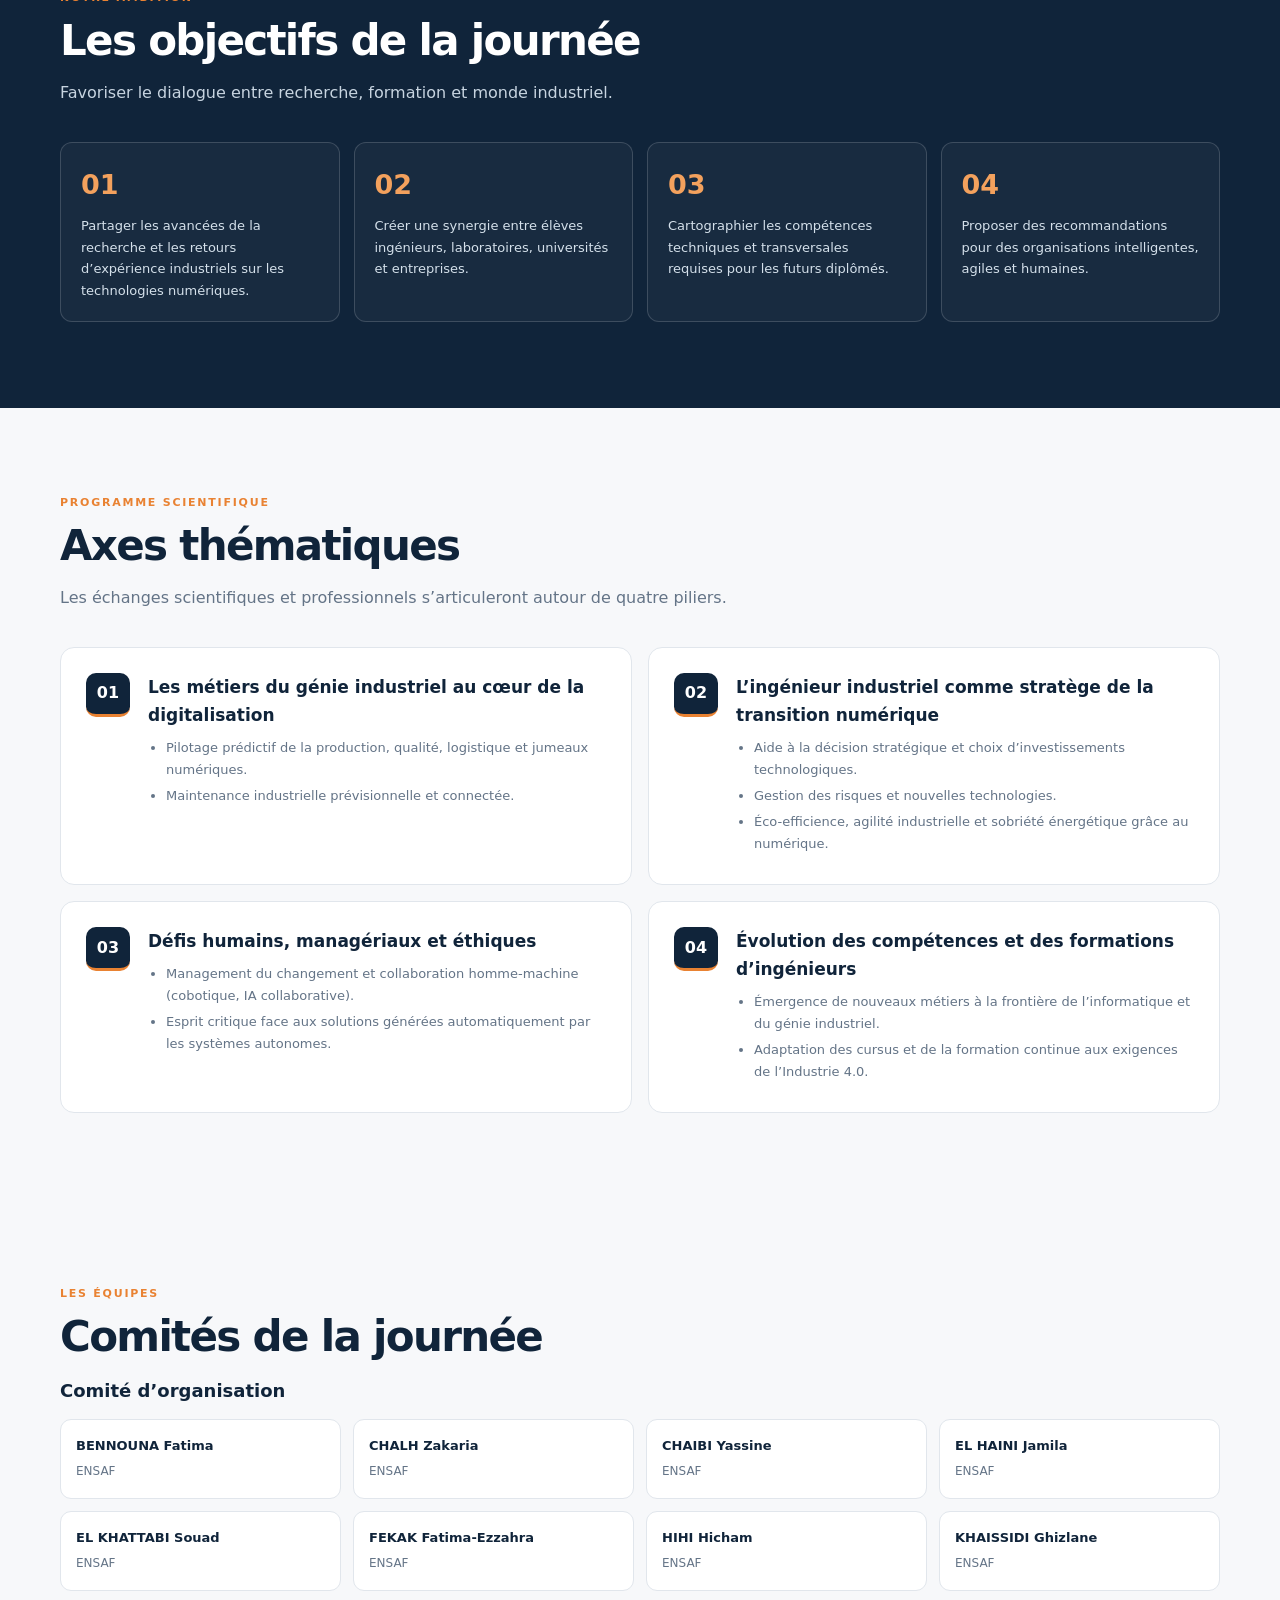
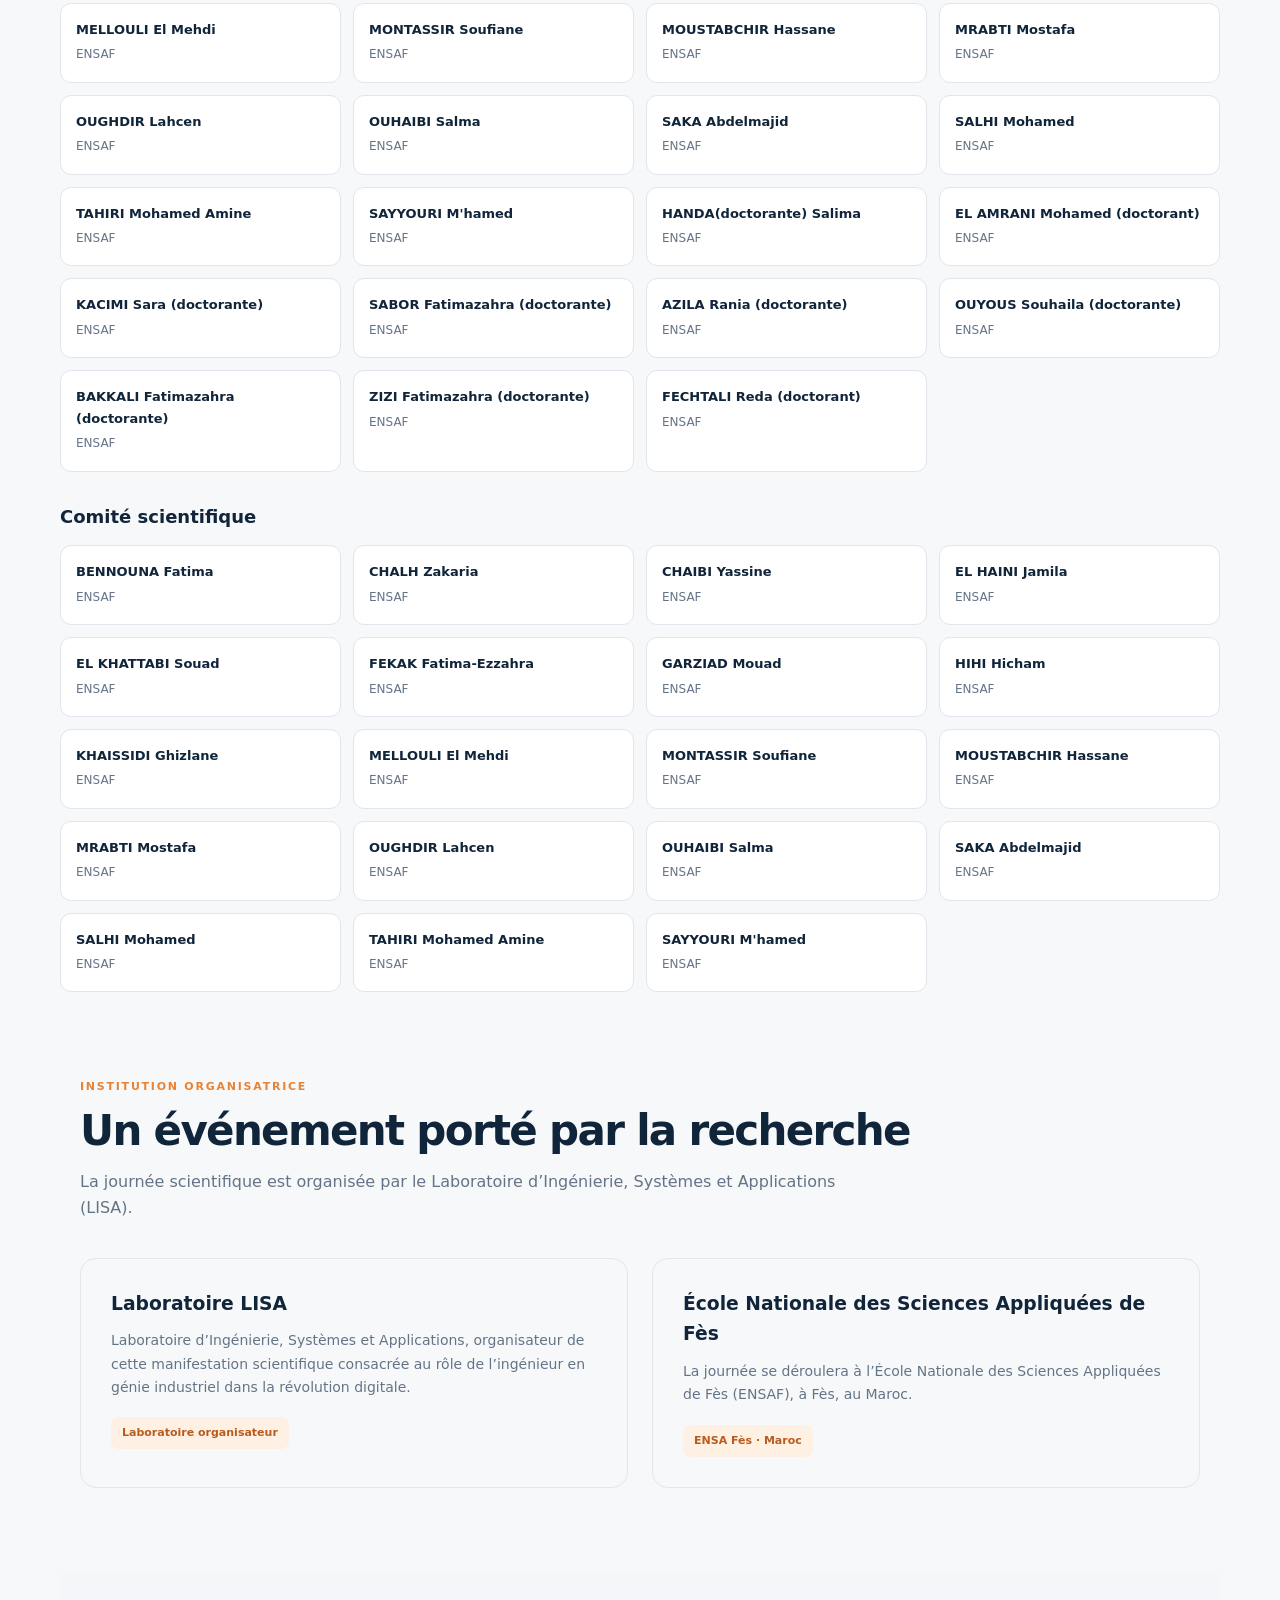
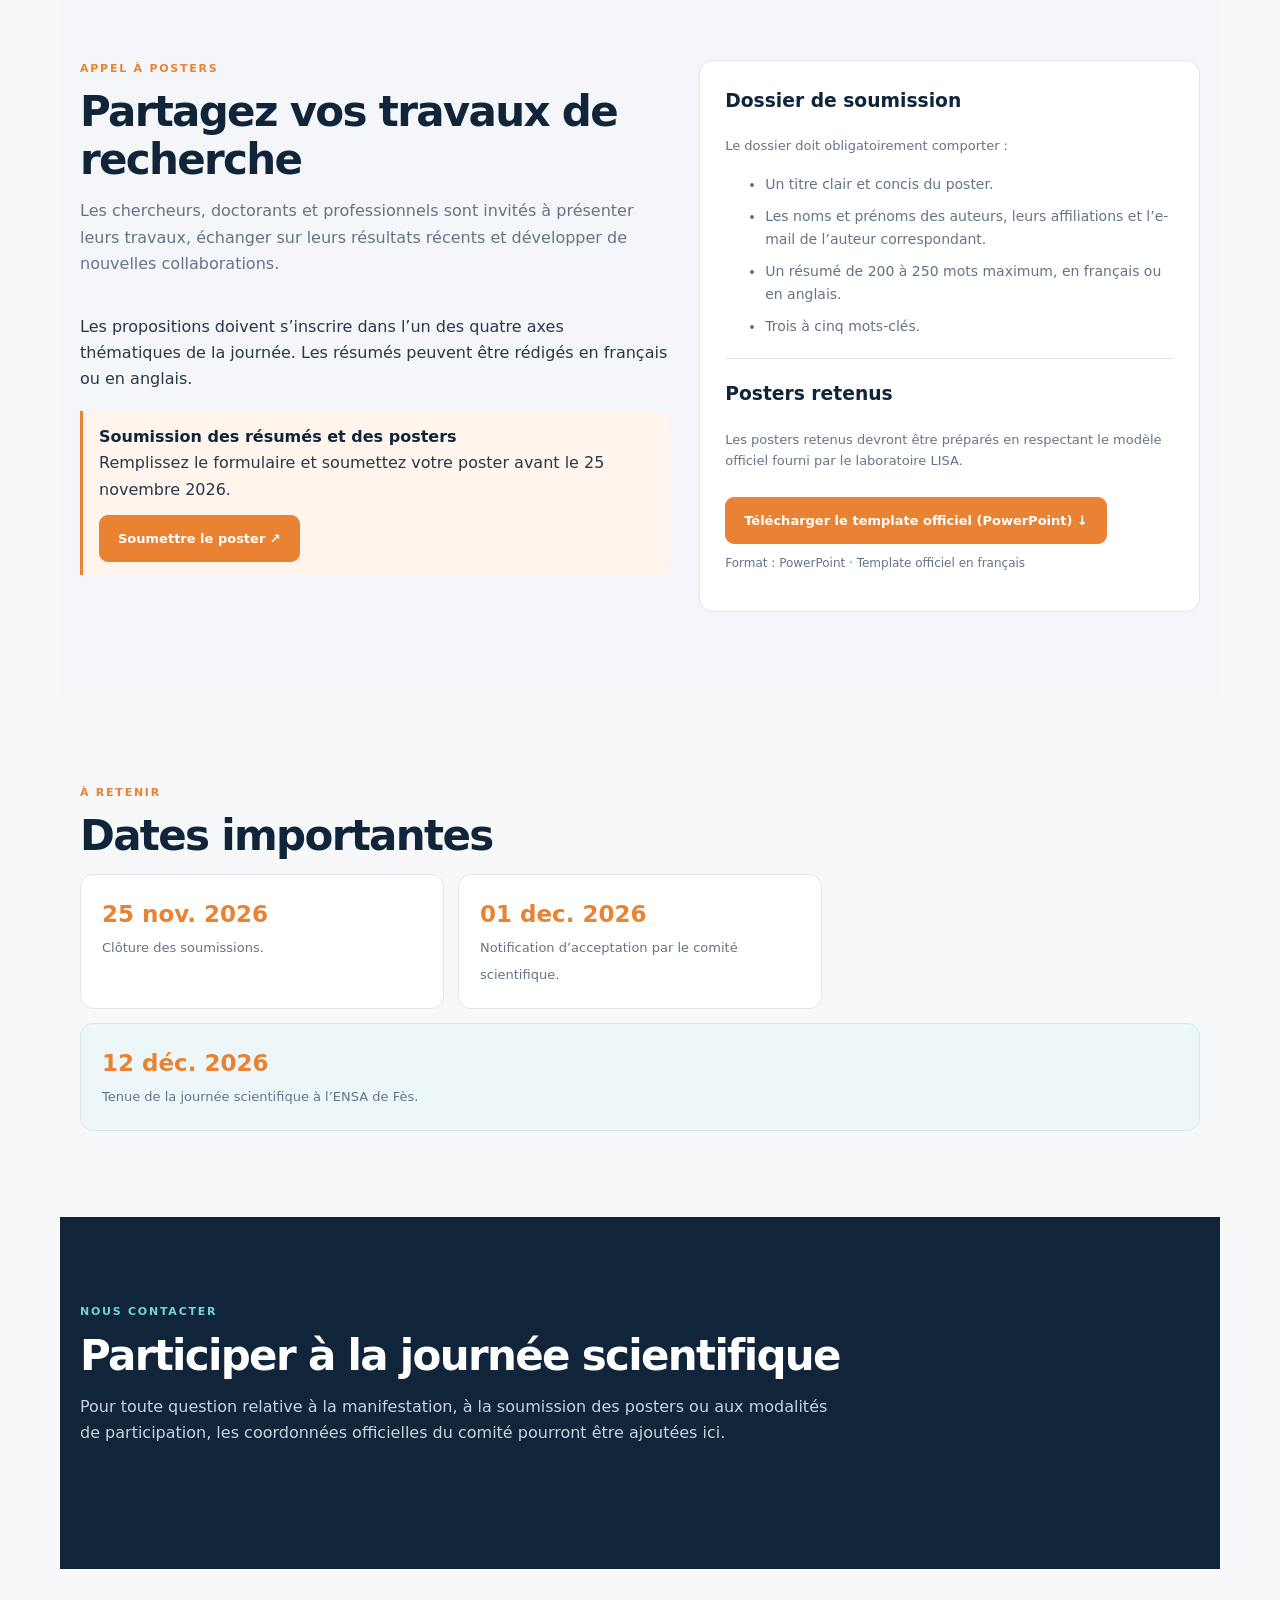
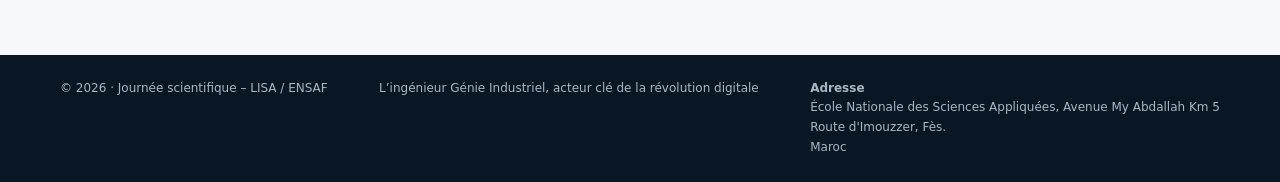
==== commit 93f87440: "Update submission dates in timeline" ====
--- a/index.html
+++ b/index.html
@@ -289,18 +289,15 @@
 
 <div class="timeline">
 
-<div class="datebox">
-<strong>15 nov. 2026</strong>
-<span>Date mentionnée dans les modalités de soumission (à confirmer).</span>
-</div>
-
-<div class="datebox">
-<strong>20 nov. 2026</strong>
-<span>Clôture des soumissions, selon la section « Dates clés » de l’appel à posters.</span>
-</div>
+
 
 <div class="datebox">
 <strong>25 nov. 2026</strong>
+<span>Clôture des soumissions.</span>
+</div>
+
+<div class="datebox">
+<strong>01 dec. 2026</strong>
 <span>Notification d’acceptation par le comité scientifique.</span>
 </div>
 
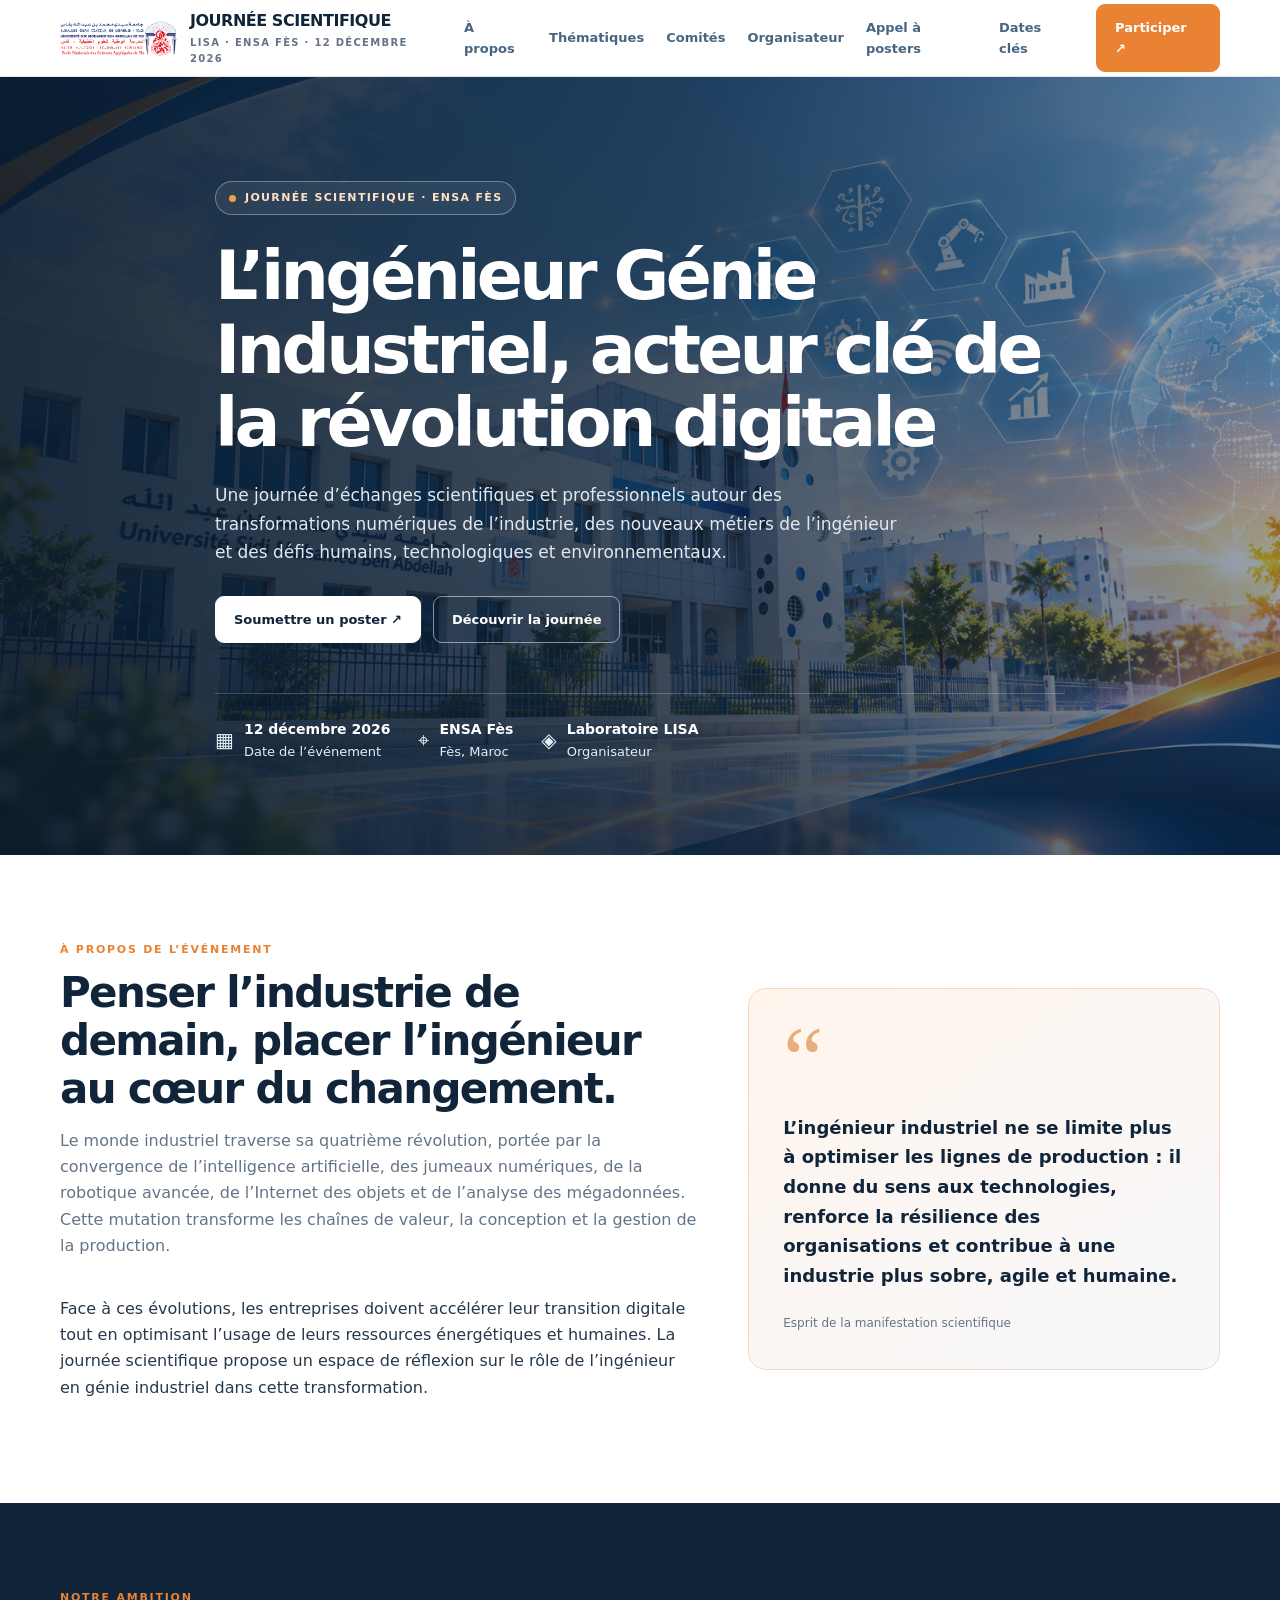
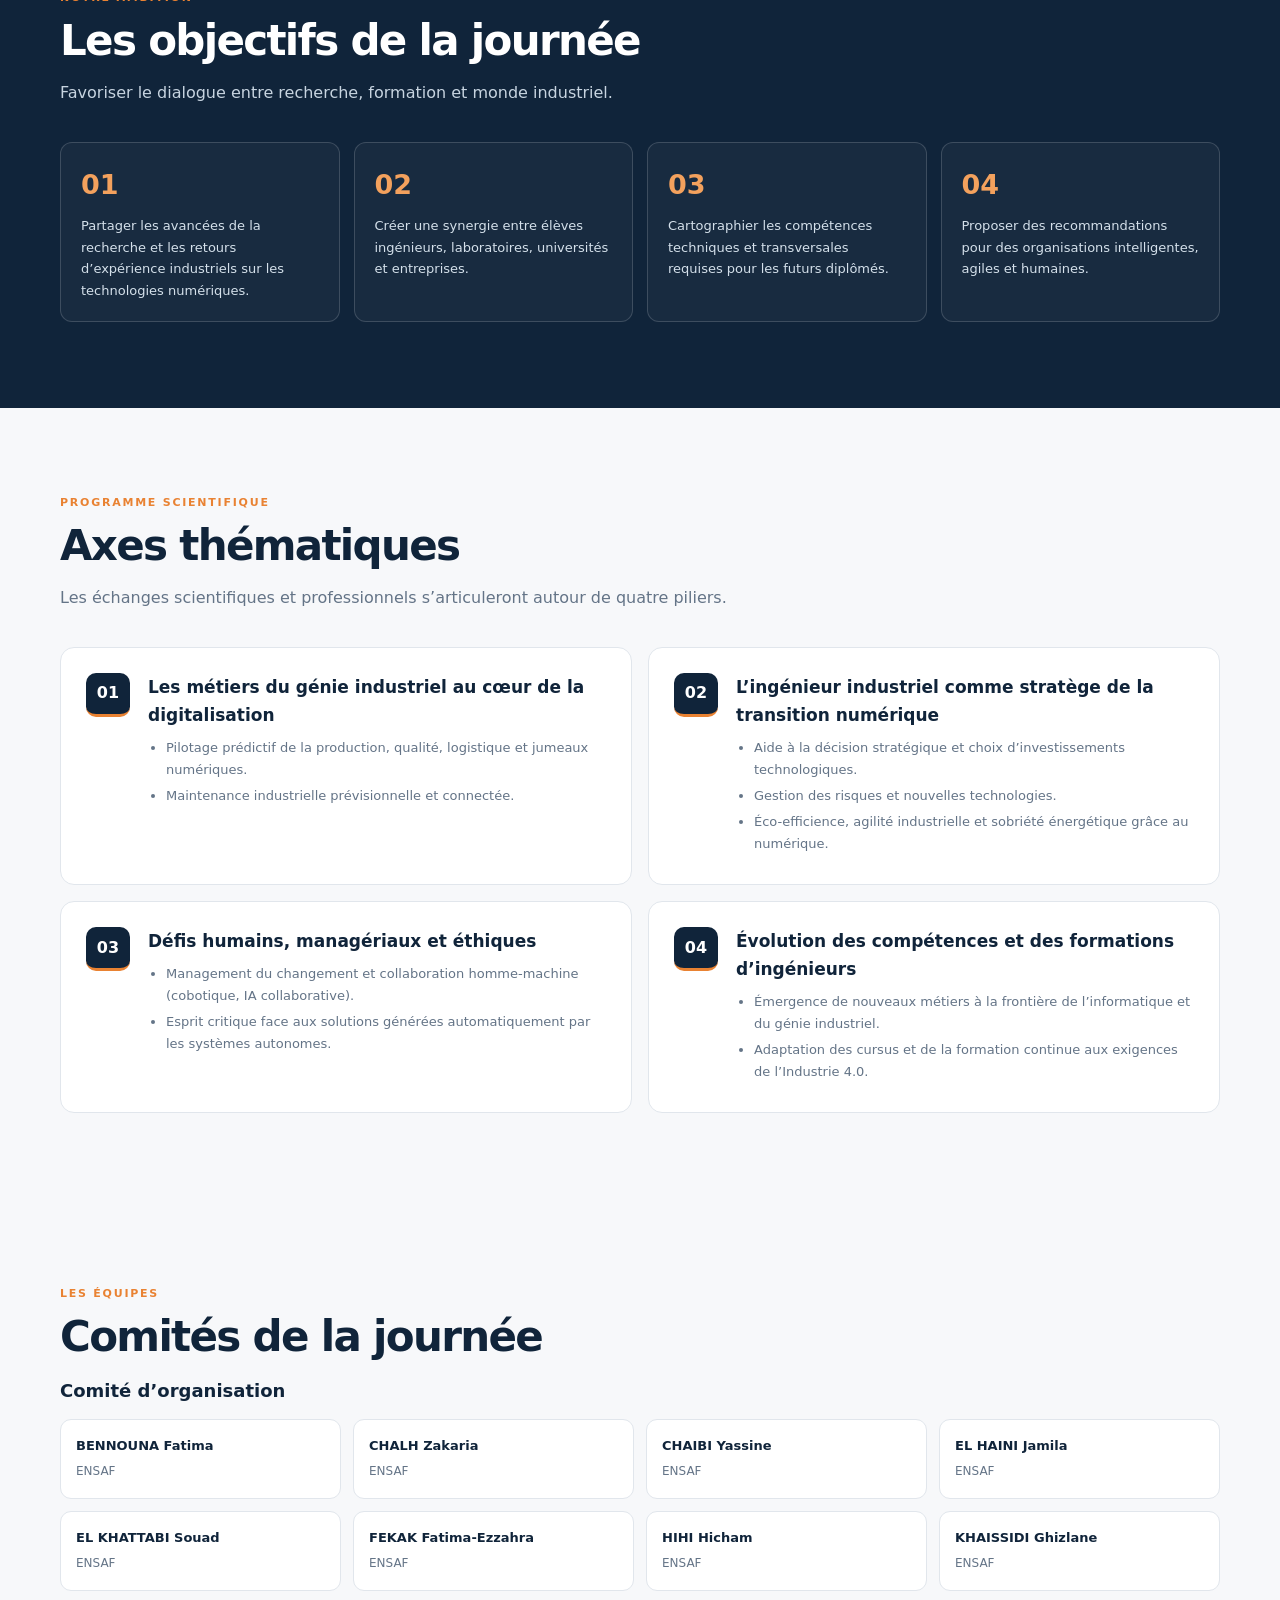
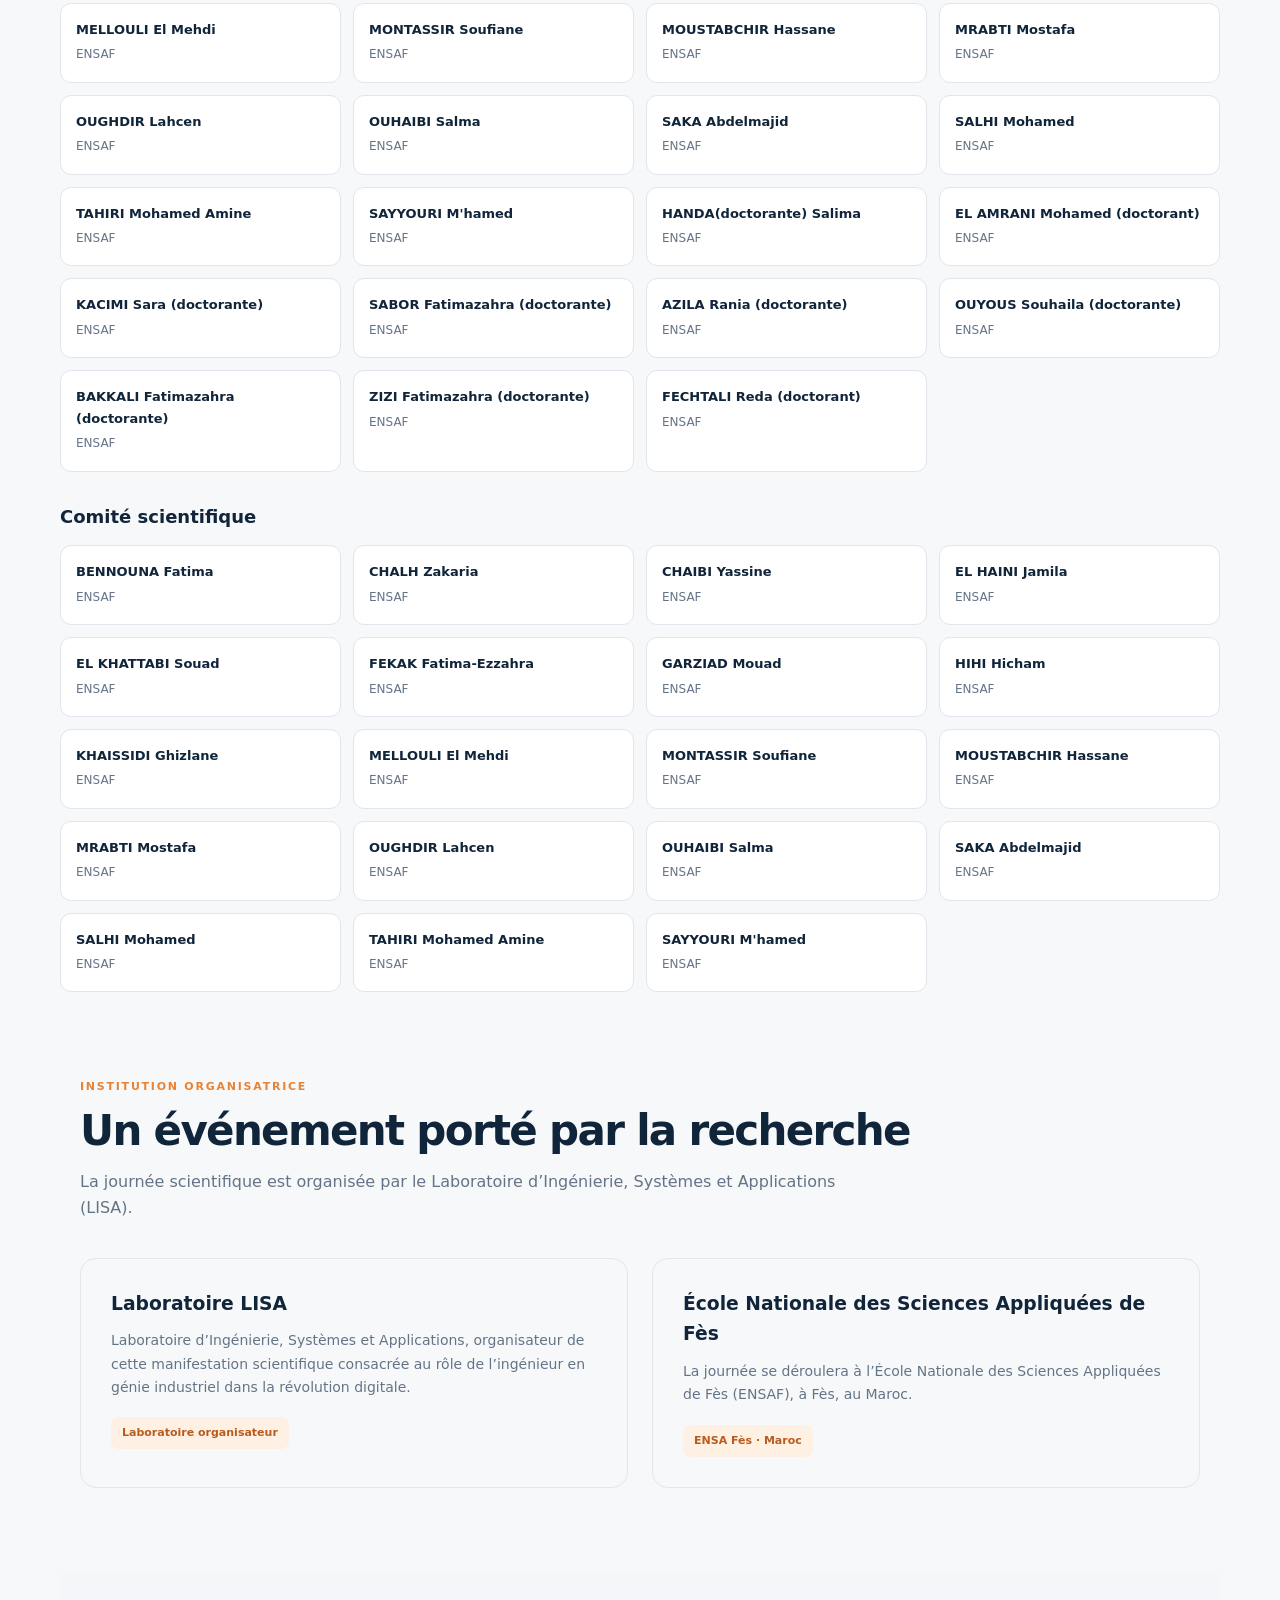
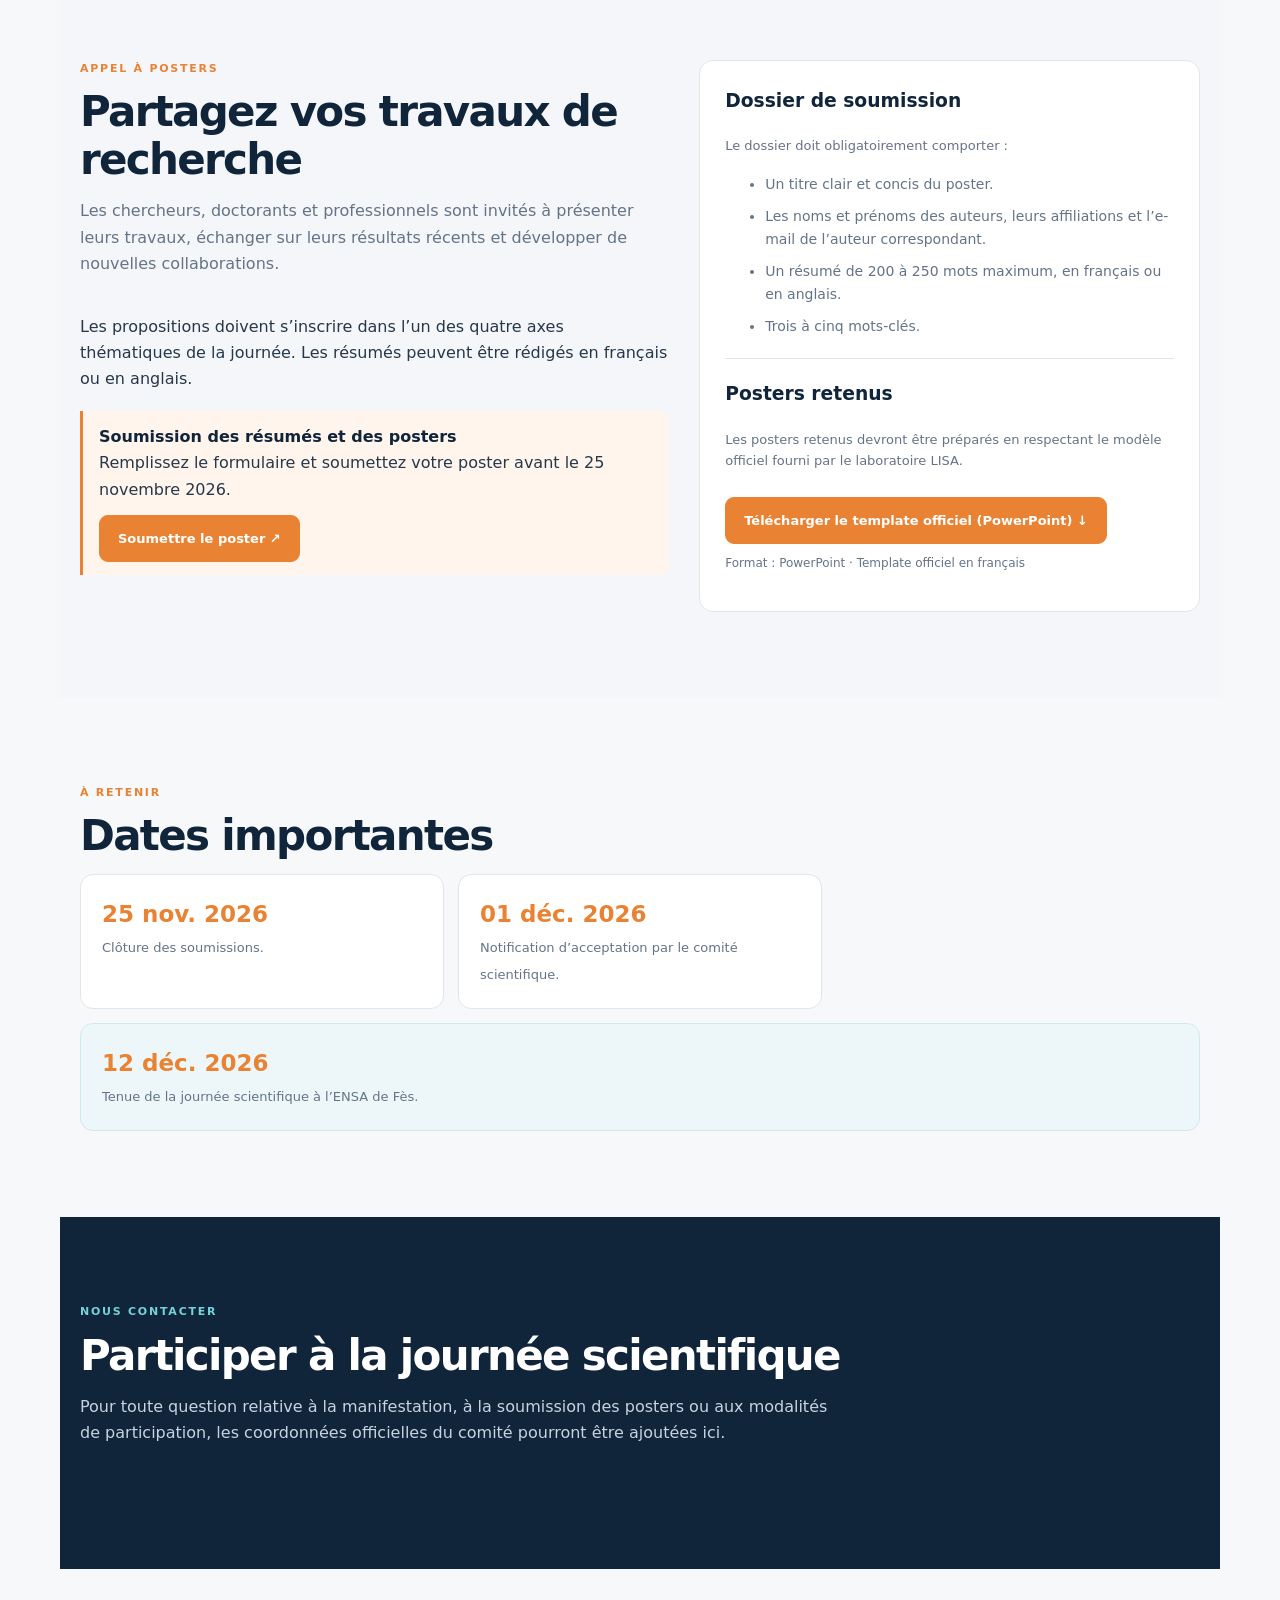
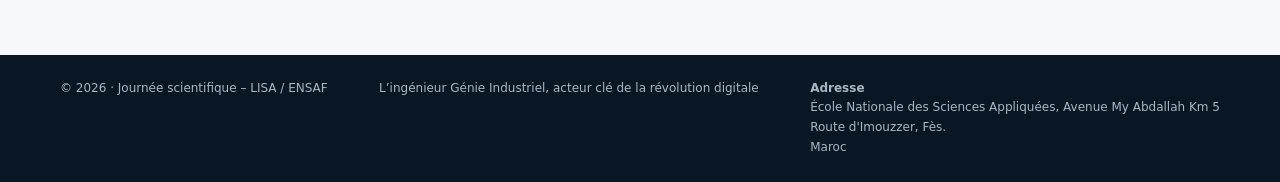
==== commit 3aaf1e9c: "Fix date formatting in index.html" ====
--- a/index.html
+++ b/index.html
@@ -297,7 +297,7 @@
 </div>
 
 <div class="datebox">
-<strong>01 dec. 2026</strong>
+<strong>01 déc. 2026</strong>
 <span>Notification d’acceptation par le comité scientifique.</span>
 </div>
 
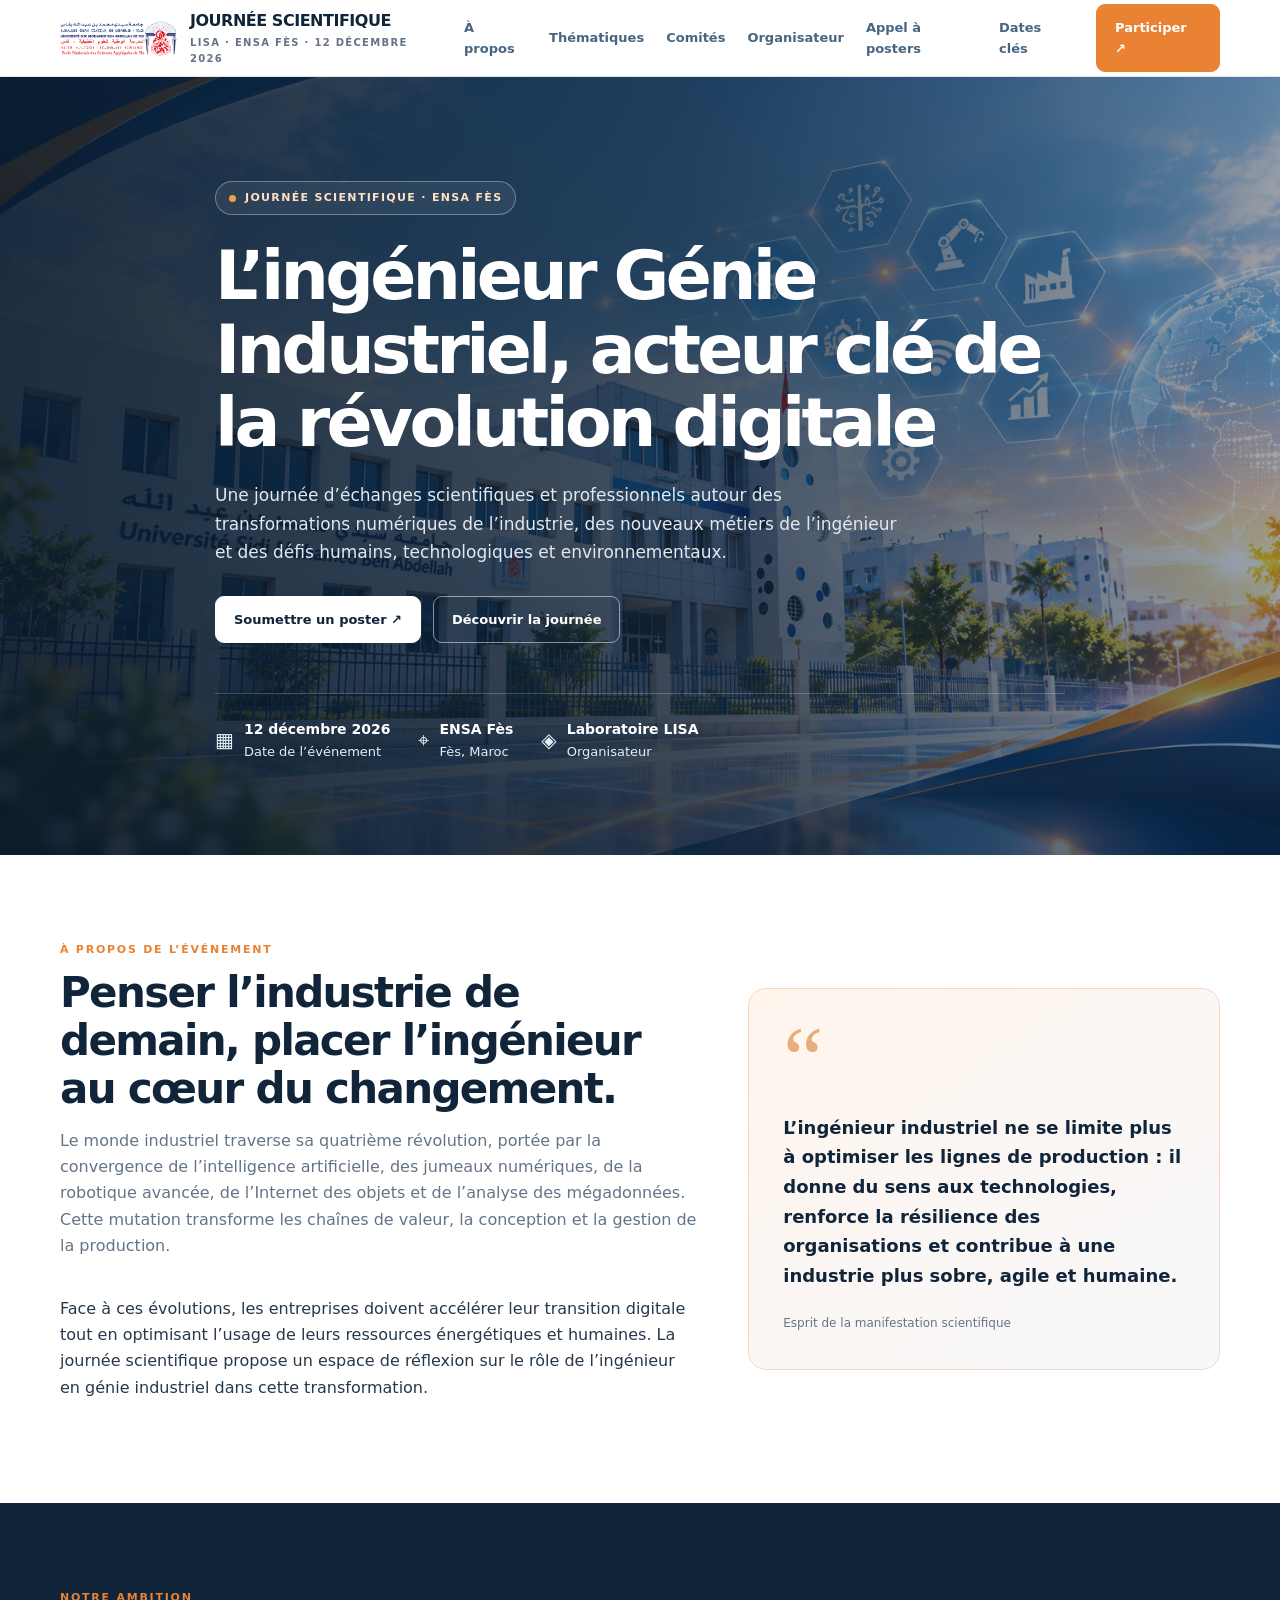
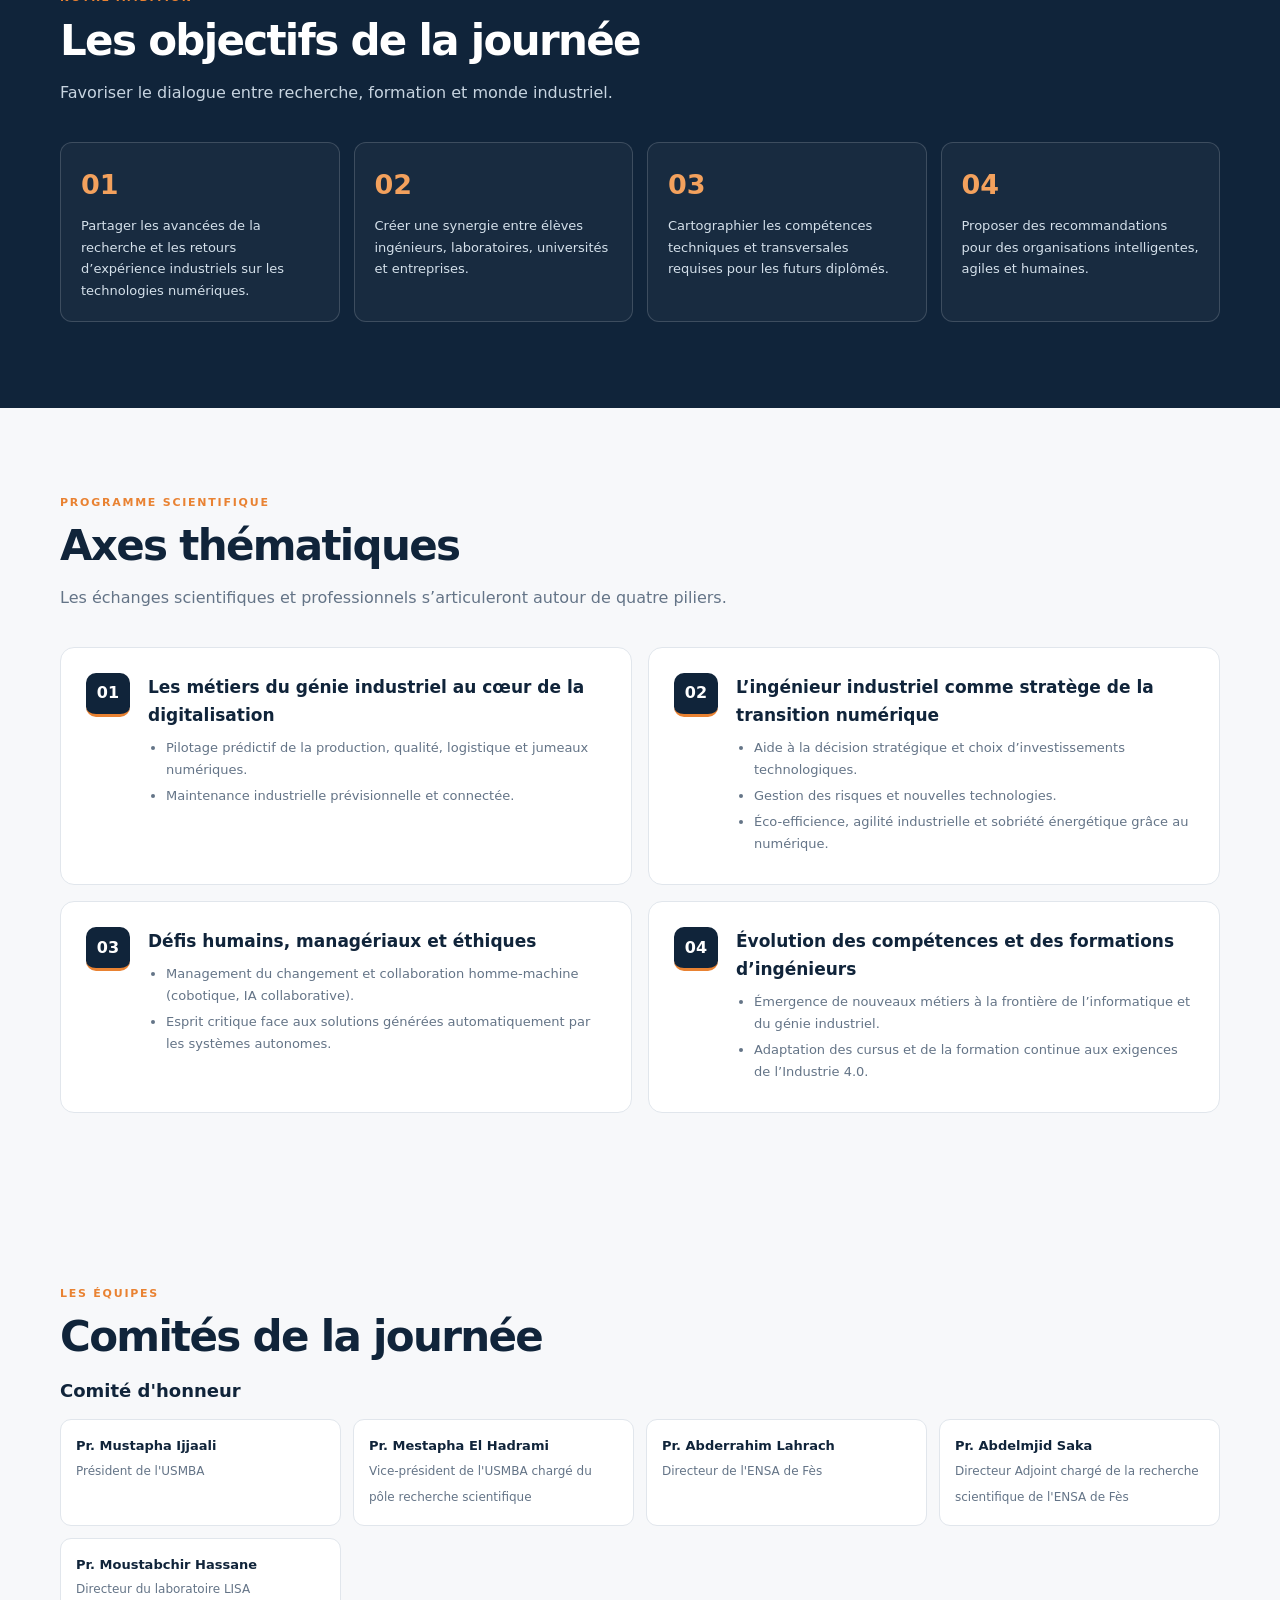
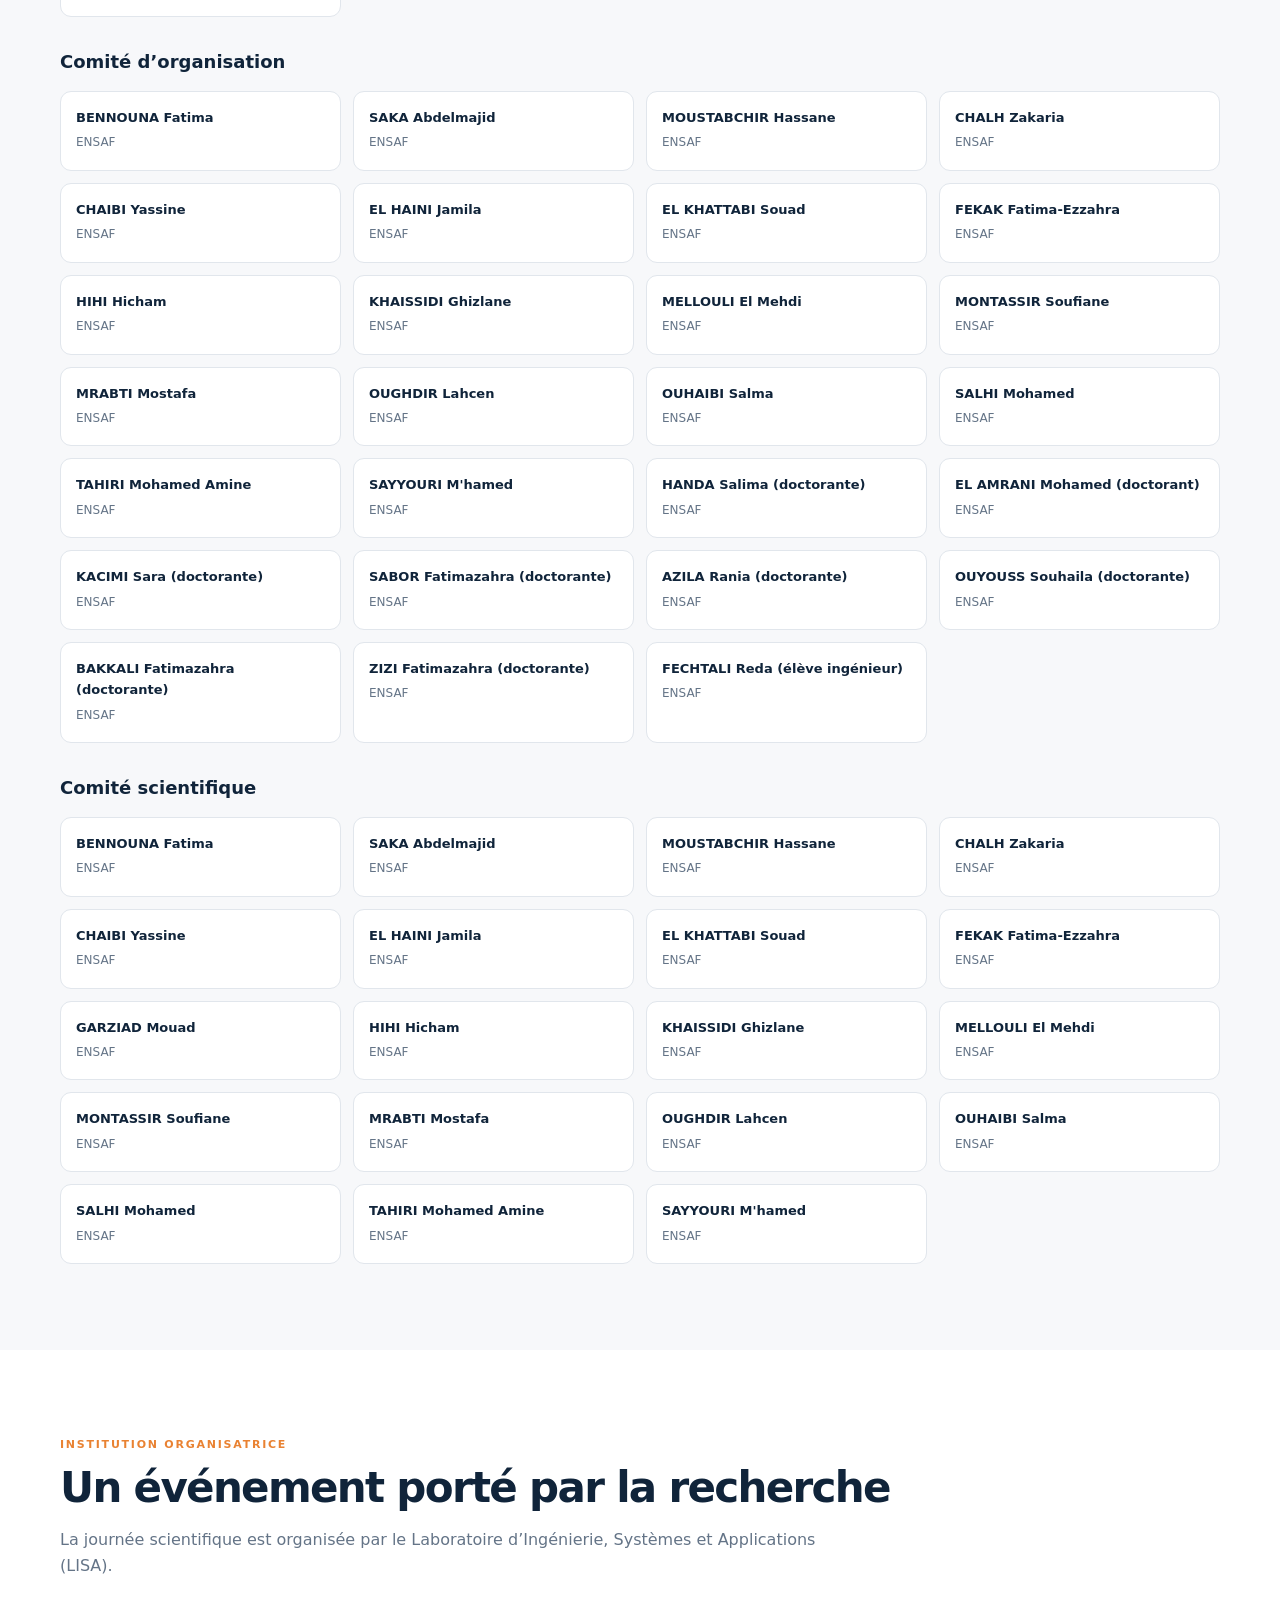
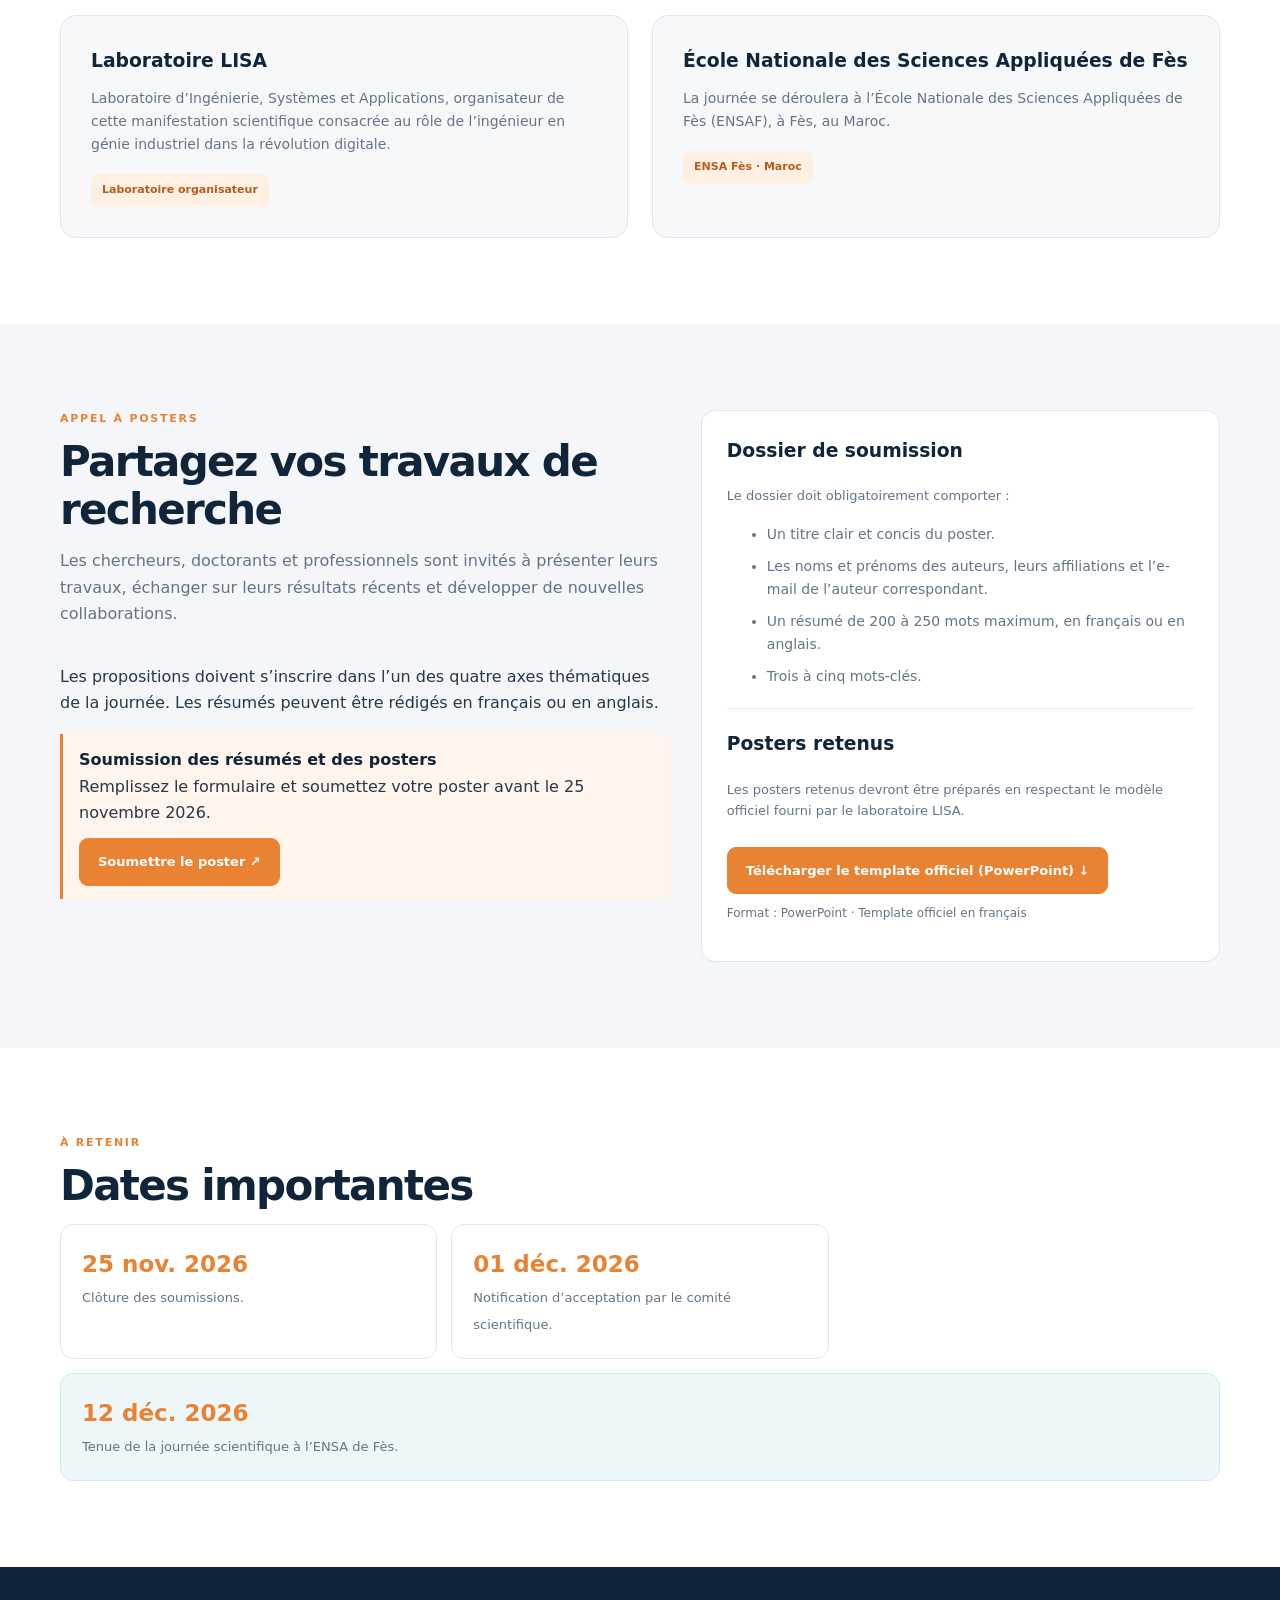
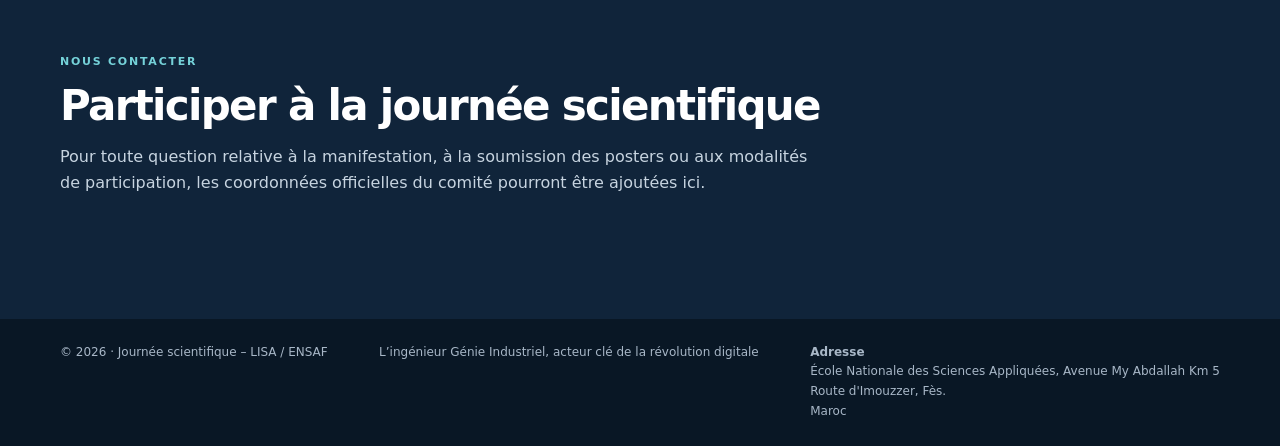
==== commit 94470711: "Update index.html" ====
--- a/index.html
+++ b/index.html
@@ -1,342 +1,736 @@
 
 <!DOCTYPE html>
 <html lang="fr">
+
 <head>
-<meta charset="utf-8">
-<meta name="viewport" content="width=device-width, initial-scale=1">
-<meta name="description" content="Journée scientifique : L’ingénieur Génie Industriel, acteur clé de la révolution digitale — ENSA Fès, 12 décembre 2026.">
-<meta name="theme-color" content="#102a43">
-<link rel="icon" type="image/png" href="images/logo-ensaf.png">
-<title>Journée Scientifique | Génie Industriel & Révolution Digitale</title>
-<link rel="stylesheet" href="css/style.css">
+    <meta charset="utf-8">
+    <meta name="viewport" content="width=device-width, initial-scale=1">
+
+    <meta name="description" content="Journée scientifique : L’ingénieur Génie Industriel, acteur clé de la révolution digitale — ENSA Fès, 12 décembre 2026.">
+
+    <meta name="theme-color" content="#102a43">
+
+    <link rel="icon" type="image/png" href="images/logo-ensaf.png">
+
+    <title>Journée Scientifique | Génie Industriel & Révolution Digitale</title>
+
+    <link rel="stylesheet" href="css/style.css">
 </head>
 
 <body>
 
+<!-- =====================================================
+     HEADER / NAVIGATION
+===================================================== -->
+
 <header>
-<div class="wrap nav">
-<a class="brand" href="#accueil">
-<img class="brand-logo" src="images/logo-ensaf.png" alt="ENSA Fès">
-<span>JOURNÉE SCIENTIFIQUE
-<small>LISA · ENSA FÈS · 12 DÉCEMBRE 2026</small>
-</span>
-</a>
-
-<nav class="links" id="navlinks">
-<a href="#apropos">À propos</a>
-<a href="#axes">Thématiques</a>
-<a href="#comites">Comités</a>
-<a href="#laboratoire">Organisateur</a>
-<a href="#posters">Appel à posters</a>
-<a href="#dates">Dates clés</a>
-</nav>
-
-<a class="nav-cta" href="#posters">Participer ↗</a>
-<button class="menu" aria-label="Ouvrir le menu" onclick="document.getElementById('navlinks').classList.toggle('open')">☰</button>
-</div>
+    <div class="wrap nav">
+
+        <a class="brand" href="#accueil">
+            <img class="brand-logo" src="images/logo-ensaf.png" alt="ENSA Fès">
+
+            <span>
+                JOURNÉE SCIENTIFIQUE
+                <small>LISA · ENSA FÈS · 12 DÉCEMBRE 2026</small>
+            </span>
+        </a>
+
+        <nav class="links" id="navlinks">
+            <a href="#apropos">À propos</a>
+            <a href="#axes">Thématiques</a>
+            <a href="#comites">Comités</a>
+            <a href="#laboratoire">Organisateur</a>
+            <a href="#posters">Appel à posters</a>
+            <a href="#dates">Dates clés</a>
+        </nav>
+
+        <a class="nav-cta" href="#posters">Participer ↗</a>
+
+        <button class="menu"
+                aria-label="Ouvrir le menu"
+                onclick="document.getElementById('navlinks').classList.toggle('open')">
+            ☰
+        </button>
+
+    </div>
 </header>
 
+
 <main>
 
+<!-- =====================================================
+     SECTION ACCUEIL
+===================================================== -->
+
 <section class="hero" id="accueil">
-<div class="wrap hero-inner">
-<div class="eyebrow"><i></i> Journée scientifique · ENSA Fès</div>
-
-<h1>L’ingénieur Génie Industriel, acteur clé de la révolution digitale</h1>
-
-<p>Une journée d’échanges scientifiques et professionnels autour des transformations numériques de l’industrie, des nouveaux métiers de l’ingénieur et des défis humains, technologiques et environnementaux.</p>
-
-<div class="hero-actions">
-<a class="btn light" href="#posters">Soumettre un poster <span aria-hidden="true">&nbsp;↗</span></a>
-<a class="btn outline" href="#apropos">Découvrir la journée</a>
-</div>
-
-<div class="facts">
-<div class="fact">
-<span class="fact-icon">▦</span>
-<span><b>12 décembre 2026</b>Date de l’événement</span>
-</div>
-<div class="fact">
-<span class="fact-icon">⌖</span>
-<span><b>ENSA Fès</b>Fès, Maroc</span>
-</div>
-<div class="fact">
-<span class="fact-icon">◈</span>
-<span><b>Laboratoire LISA</b>Organisateur</span>
-</div>
-</div>
-</div>
-</section>
+
+    <div class="wrap hero-inner">
+
+        <div class="eyebrow">
+            <i></i> Journée scientifique · ENSA Fès
+        </div>
+
+        <h1>
+            L’ingénieur Génie Industriel, acteur clé de la révolution digitale
+        </h1>
+
+        <p>
+            Une journée d’échanges scientifiques et professionnels autour
+            des transformations numériques de l’industrie, des nouveaux
+            métiers de l’ingénieur et des défis humains, technologiques
+            et environnementaux.
+        </p>
+
+        <div class="hero-actions">
+
+            <a class="btn light" href="#posters">
+                Soumettre un poster
+                <span aria-hidden="true">&nbsp;↗</span>
+            </a>
+
+            <a class="btn outline" href="#apropos">
+                Découvrir la journée
+            </a>
+
+        </div>
+
+        <div class="facts">
+
+            <div class="fact">
+                <span class="fact-icon">▦</span>
+                <span>
+                    <b>12 décembre 2026</b>
+                    Date de l’événement
+                </span>
+            </div>
+
+            <div class="fact">
+                <span class="fact-icon">⌖</span>
+                <span>
+                    <b>ENSA Fès</b>
+                    Fès, Maroc
+                </span>
+            </div>
+
+            <div class="fact">
+                <span class="fact-icon">◈</span>
+                <span>
+                    <b>Laboratoire LISA</b>
+                    Organisateur
+                </span>
+            </div>
+
+        </div>
+
+    </div>
+
+</section>
+
+
+<!-- =====================================================
+     À PROPOS
+===================================================== -->
 
 <section id="apropos">
-<div class="wrap about-grid">
-<div>
-<div class="section-kicker">À propos de l’événement</div>
-<h2 class="section-title">Penser l’industrie de demain, placer l’ingénieur au cœur du changement.</h2>
-
-<p class="section-intro">Le monde industriel traverse sa quatrième révolution, portée par la convergence de l’intelligence artificielle, des jumeaux numériques, de la robotique avancée, de l’Internet des objets et de l’analyse des mégadonnées. Cette mutation transforme les chaînes de valeur, la conception et la gestion de la production.</p>
-
-<p>Face à ces évolutions, les entreprises doivent accélérer leur transition digitale tout en optimisant l’usage de leurs ressources énergétiques et humaines. La journée scientifique propose un espace de réflexion sur le rôle de l’ingénieur en génie industriel dans cette transformation.</p>
-</div>
-
-<div class="quote-card">
-<p>L’ingénieur industriel ne se limite plus à optimiser les lignes de production : il donne du sens aux technologies, renforce la résilience des organisations et contribue à une industrie plus sobre, agile et humaine.</p>
-<span>Esprit de la manifestation scientifique</span>
-</div>
-</div>
-</section>
+
+    <div class="wrap about-grid">
+
+        <div>
+
+            <div class="section-kicker">
+                À propos de l’événement
+            </div>
+
+            <h2 class="section-title">
+                Penser l’industrie de demain, placer l’ingénieur au cœur du changement.
+            </h2>
+
+            <p class="section-intro">
+                Le monde industriel traverse sa quatrième révolution,
+                portée par la convergence de l’intelligence artificielle,
+                des jumeaux numériques, de la robotique avancée,
+                de l’Internet des objets et de l’analyse des mégadonnées.
+                Cette mutation transforme les chaînes de valeur,
+                la conception et la gestion de la production.
+            </p>
+
+            <p>
+                Face à ces évolutions, les entreprises doivent accélérer
+                leur transition digitale tout en optimisant l’usage de
+                leurs ressources énergétiques et humaines. La journée
+                scientifique propose un espace de réflexion sur le rôle
+                de l’ingénieur en génie industriel dans cette transformation.
+            </p>
+
+        </div>
+
+        <div class="quote-card">
+
+            <p>
+                L’ingénieur industriel ne se limite plus à optimiser
+                les lignes de production : il donne du sens aux technologies,
+                renforce la résilience des organisations et contribue
+                à une industrie plus sobre, agile et humaine.
+            </p>
+
+            <span>Esprit de la manifestation scientifique</span>
+
+        </div>
+
+    </div>
+
+</section>
+
+
+<!-- =====================================================
+     OBJECTIFS
+===================================================== -->
 
 <section class="goals">
-<div class="wrap">
-<div class="section-kicker">Notre ambition</div>
-<h2 class="section-title">Les objectifs de la journée</h2>
-<p class="section-intro">Favoriser le dialogue entre recherche, formation et monde industriel.</p>
-
-<div class="goal-grid">
-<div class="goal">
-<strong>01</strong>
-<p>Partager les avancées de la recherche et les retours d’expérience industriels sur les technologies numériques.</p>
-</div>
-
-<div class="goal">
-<strong>02</strong>
-<p>Créer une synergie entre élèves ingénieurs, laboratoires, universités et entreprises.</p>
-</div>
-
-<div class="goal">
-<strong>03</strong>
-<p>Cartographier les compétences techniques et transversales requises pour les futurs diplômés.</p>
-</div>
-
-<div class="goal">
-<strong>04</strong>
-<p>Proposer des recommandations pour des organisations intelligentes, agiles et humaines.</p>
-</div>
-</div>
-</div>
-</section>
+
+    <div class="wrap">
+
+        <div class="section-kicker">Notre ambition</div>
+
+        <h2 class="section-title">
+            Les objectifs de la journée
+        </h2>
+
+        <p class="section-intro">
+            Favoriser le dialogue entre recherche, formation et monde industriel.
+        </p>
+
+        <div class="goal-grid">
+
+            <div class="goal">
+                <strong>01</strong>
+                <p>
+                    Partager les avancées de la recherche et les retours
+                    d’expérience industriels sur les technologies numériques.
+                </p>
+            </div>
+
+            <div class="goal">
+                <strong>02</strong>
+                <p>
+                    Créer une synergie entre élèves ingénieurs,
+                    laboratoires, universités et entreprises.
+                </p>
+            </div>
+
+            <div class="goal">
+                <strong>03</strong>
+                <p>
+                    Cartographier les compétences techniques et transversales
+                    requises pour les futurs diplômés.
+                </p>
+            </div>
+
+            <div class="goal">
+                <strong>04</strong>
+                <p>
+                    Proposer des recommandations pour des organisations
+                    intelligentes, agiles et humaines.
+                </p>
+            </div>
+
+        </div>
+
+    </div>
+
+</section>
+
+
+<!-- =====================================================
+     AXES THÉMATIQUES
+===================================================== -->
 
 <section class="themes" id="axes">
-<div class="wrap">
-<div class="section-kicker">Programme scientifique</div>
-<h2 class="section-title">Axes thématiques</h2>
-<p class="section-intro">Les échanges scientifiques et professionnels s’articuleront autour de quatre piliers.</p>
-
-<div class="theme-grid">
-
-<article class="theme">
-<div class="number">01</div>
-<div>
-<h3>Les métiers du génie industriel au cœur de la digitalisation</h3>
-<ul>
-<li>Pilotage prédictif de la production, qualité, logistique et jumeaux numériques.</li>
-<li>Maintenance industrielle prévisionnelle et connectée.</li>
-</ul>
-</div>
-</article>
-
-<article class="theme">
-<div class="number">02</div>
-<div>
-<h3>L’ingénieur industriel comme stratège de la transition numérique</h3>
-<ul>
-<li>Aide à la décision stratégique et choix d’investissements technologiques.</li>
-<li>Gestion des risques et nouvelles technologies.</li>
-<li>Éco-efficience, agilité industrielle et sobriété énergétique grâce au numérique.</li>
-</ul>
-</div>
-</article>
-
-<article class="theme">
-<div class="number">03</div>
-<div>
-<h3>Défis humains, managériaux et éthiques</h3>
-<ul>
-<li>Management du changement et collaboration homme-machine (cobotique, IA collaborative).</li>
-<li>Esprit critique face aux solutions générées automatiquement par les systèmes autonomes.</li>
-</ul>
-</div>
-</article>
-
-<article class="theme">
-<div class="number">04</div>
-<div>
-<h3>Évolution des compétences et des formations d’ingénieurs</h3>
-<ul>
-<li>Émergence de nouveaux métiers à la frontière de l’informatique et du génie industriel.</li>
-<li>Adaptation des cursus et de la formation continue aux exigences de l’Industrie 4.0.</li>
-</ul>
-</div>
-</article>
-
-</div>
-</div>
-</section>
+
+    <div class="wrap">
+
+        <div class="section-kicker">Programme scientifique</div>
+
+        <h2 class="section-title">Axes thématiques</h2>
+
+        <p class="section-intro">
+            Les échanges scientifiques et professionnels s’articuleront
+            autour de quatre piliers.
+        </p>
+
+        <div class="theme-grid">
+
+            <article class="theme">
+
+                <div class="number">01</div>
+
+                <div>
+                    <h3>
+                        Les métiers du génie industriel au cœur de la digitalisation
+                    </h3>
+
+                    <ul>
+                        <li>
+                            Pilotage prédictif de la production, qualité,
+                            logistique et jumeaux numériques.
+                        </li>
+                        <li>
+                            Maintenance industrielle prévisionnelle et connectée.
+                        </li>
+                    </ul>
+                </div>
+
+            </article>
+
+
+            <article class="theme">
+
+                <div class="number">02</div>
+
+                <div>
+                    <h3>
+                        L’ingénieur industriel comme stratège de la transition numérique
+                    </h3>
+
+                    <ul>
+                        <li>
+                            Aide à la décision stratégique et choix
+                            d’investissements technologiques.
+                        </li>
+                        <li>
+                            Gestion des risques et nouvelles technologies.
+                        </li>
+                        <li>
+                            Éco-efficience, agilité industrielle et sobriété
+                            énergétique grâce au numérique.
+                        </li>
+                    </ul>
+                </div>
+
+            </article>
+
+
+            <article class="theme">
+
+                <div class="number">03</div>
+
+                <div>
+                    <h3>
+                        Défis humains, managériaux et éthiques
+                    </h3>
+
+                    <ul>
+                        <li>
+                            Management du changement et collaboration
+                            homme-machine (cobotique, IA collaborative).
+                        </li>
+                        <li>
+                            Esprit critique face aux solutions générées
+                            automatiquement par les systèmes autonomes.
+                        </li>
+                    </ul>
+                </div>
+
+            </article>
+
+
+            <article class="theme">
+
+                <div class="number">04</div>
+
+                <div>
+                    <h3>
+                        Évolution des compétences et des formations d’ingénieurs
+                    </h3>
+
+                    <ul>
+                        <li>
+                            Émergence de nouveaux métiers à la frontière
+                            de l’informatique et du génie industriel.
+                        </li>
+                        <li>
+                            Adaptation des cursus et de la formation continue
+                            aux exigences de l’Industrie 4.0.
+                        </li>
+                    </ul>
+                </div>
+
+            </article>
+
+        </div>
+
+    </div>
+
+</section>
+
+
+<!-- =====================================================
+     COMITÉS DE LA JOURNÉE
+===================================================== -->
 
 <section class="committees" id="comites">
-<div class="wrap">
-<div class="section-kicker">Les équipes</div>
-<h2 class="section-title">Comités de la journée</h2>
-
-<div class="committee-group">
-<h3 class="committee-heading">Comité d’organisation</h3>
-<div class="people" id="org"></div>
-</div>
-
-<div class="committee-group">
-<h3 class="committee-heading">Comité scientifique</h3>
-<div class="people" id="sci"></div>
-</div>
-
-
+
+    <div class="wrap">
+
+        <div class="section-kicker">Les équipes</div>
+
+        <h2 class="section-title">
+            Comités de la journée
+        </h2>
+
+
+        <!-- COMITÉ D'HONNEUR -->
+
+        <div class="committee-group">
+
+            <h3 class="committee-heading">
+                Comité d'honneur
+            </h3>
+
+            <div class="people" id="honor"></div>
+
+        </div>
+
+
+        <!-- COMITÉ D'ORGANISATION -->
+
+        <div class="committee-group">
+
+            <h3 class="committee-heading">
+                Comité d’organisation
+            </h3>
+
+            <div class="people" id="org"></div>
+
+        </div>
+
+
+        <!-- COMITÉ SCIENTIFIQUE -->
+
+        <div class="committee-group">
+
+            <h3 class="committee-heading">
+                Comité scientifique
+            </h3>
+
+            <div class="people" id="sci"></div>
+
+        </div>
+
+    </div>
+
+</section>
+
+
+<!-- =====================================================
+     LABORATOIRE ORGANISATEUR
+===================================================== -->
 
 <section id="laboratoire">
-<div class="wrap">
-<div class="section-kicker">Institution organisatrice</div>
-<h2 class="section-title">Un événement porté par la recherche</h2>
-
-<p class="section-intro">La journée scientifique est organisée par le Laboratoire d’Ingénierie, Systèmes et Applications (LISA).</p>
-
-<div class="host">
-
-<div class="host-panel">
-<h3>Laboratoire LISA</h3>
-<p>Laboratoire d’Ingénierie, Systèmes et Applications, organisateur de cette manifestation scientifique consacrée au rôle de l’ingénieur en génie industriel dans la révolution digitale.</p>
-<span class="host-tag">Laboratoire organisateur</span>
-</div>
-
-<div class="host-panel">
-<h3>École Nationale des Sciences Appliquées de Fès</h3>
-<p>La journée se déroulera à l’École Nationale des Sciences Appliquées de Fès (ENSAF), à Fès, au Maroc.</p>
-<span class="host-tag">ENSA Fès · Maroc</span>
-</div>
-
-</div>
-</div>
-</section>
-
-<!-- APPEL À POSTERS -->
+
+    <div class="wrap">
+
+        <div class="section-kicker">
+            Institution organisatrice
+        </div>
+
+        <h2 class="section-title">
+            Un événement porté par la recherche
+        </h2>
+
+        <p class="section-intro">
+            La journée scientifique est organisée par le Laboratoire
+            d’Ingénierie, Systèmes et Applications (LISA).
+        </p>
+
+        <div class="host">
+
+            <div class="host-panel">
+
+                <h3>Laboratoire LISA</h3>
+
+                <p>
+                    Laboratoire d’Ingénierie, Systèmes et Applications,
+                    organisateur de cette manifestation scientifique
+                    consacrée au rôle de l’ingénieur en génie industriel
+                    dans la révolution digitale.
+                </p>
+
+                <span class="host-tag">
+                    Laboratoire organisateur
+                </span>
+
+            </div>
+
+
+            <div class="host-panel">
+
+                <h3>
+                    École Nationale des Sciences Appliquées de Fès
+                </h3>
+
+                <p>
+                    La journée se déroulera à l’École Nationale des
+                    Sciences Appliquées de Fès (ENSAF), à Fès, au Maroc.
+                </p>
+
+                <span class="host-tag">
+                    ENSA Fès · Maroc
+                </span>
+
+            </div>
+
+        </div>
+
+    </div>
+
+</section>
+
+
+<!-- =====================================================
+     APPEL À POSTERS
+===================================================== -->
+
 <section class="call" id="posters">
-<div class="wrap call-grid">
-
-<div>
-<div class="section-kicker">Appel à posters</div>
-<h2 class="section-title">Partagez vos travaux de recherche</h2>
-
-<p class="section-intro">Les chercheurs, doctorants et professionnels sont invités à présenter leurs travaux, échanger sur leurs résultats récents et développer de nouvelles collaborations.</p>
-
-<p>Les propositions doivent s’inscrire dans l’un des quatre axes thématiques de la journée. Les résumés peuvent être rédigés en français ou en anglais.</p>
-
-<div class="deadline">
-<b>Soumission des résumés et des posters</b>
-<br>
-Remplissez le formulaire et soumettez votre poster avant le 25 novembre 2026.
-<br>
-
-<a class="btn" href="https://docs.google.com/forms/d/e/1FAIpQLScu4Q_Qk5ZAQ8WcS19xSaB_VVQ0WcwGd6GmiBZZYfwWitcvkw/viewform?usp=publish-editor" target="_blank" rel="noopener noreferrer" style="margin-top:12px">
-Soumettre le poster <span aria-hidden="true">&nbsp;↗</span>
-</a>
-</div>
-</div>
-
-<div class="requirements">
-
-<h3 style="margin-top:0;color:var(--navy)">Dossier de soumission</h3>
-
-<p style="font-size:13px;color:var(--muted)">Le dossier doit obligatoirement comporter :</p>
-
-<ul>
-<li>Un titre clair et concis du poster.</li>
-<li>Les noms et prénoms des auteurs, leurs affiliations et l’e-mail de l’auteur correspondant.</li>
-<li>Un résumé de 200 à 250 mots maximum, en français ou en anglais.</li>
-<li>Trois à cinq mots-clés.</li>
-</ul>
-
-<hr style="border:0;border-top:1px solid var(--line);margin:20px 0">
-
-<h3 style="color:var(--navy)">Posters retenus</h3>
-
-<p style="font-size:13px;color:var(--muted)">
-Les posters retenus devront être préparés en respectant le modèle officiel fourni par le laboratoire LISA.
-</p>
-
-<!-- LIEN DE TÉLÉCHARGEMENT DU TEMPLATE OFFICIEL -->
-<a class="btn"
-href="https://github.com/salima12345667/conference-lisa-ensaf/raw/refs/heads/main/documents/LISA-posters-template-FR.pptx"
-target="_blank"
-rel="noopener noreferrer"
-style="margin-top:12px">
-
-Télécharger le template officiel (PowerPoint)
-<span aria-hidden="true">&nbsp;↓</span>
-
-</a>
-
-<p style="font-size:12px;color:var(--muted);margin-top:10px">
-Format : PowerPoint · Template officiel en français
-</p>
-
-</div>
-</div>
-</section>
+
+    <div class="wrap call-grid">
+
+        <div>
+
+            <div class="section-kicker">
+                Appel à posters
+            </div>
+
+            <h2 class="section-title">
+                Partagez vos travaux de recherche
+            </h2>
+
+            <p class="section-intro">
+                Les chercheurs, doctorants et professionnels sont invités
+                à présenter leurs travaux, échanger sur leurs résultats
+                récents et développer de nouvelles collaborations.
+            </p>
+
+            <p>
+                Les propositions doivent s’inscrire dans l’un des quatre
+                axes thématiques de la journée. Les résumés peuvent être
+                rédigés en français ou en anglais.
+            </p>
+
+            <div class="deadline">
+
+                <b>Soumission des résumés et des posters</b>
+
+                <br>
+
+                Remplissez le formulaire et soumettez votre poster
+                avant le 25 novembre 2026.
+
+                <br>
+
+                <a class="btn"
+                   href="https://docs.google.com/forms/d/e/1FAIpQLScu4Q_Qk5ZAQ8WcS19xSaB_VVQ0WcwGd6GmiBZZYfwWitcvkw/viewform?usp=publish-editor"
+                   target="_blank"
+                   rel="noopener noreferrer"
+                   style="margin-top:12px">
+
+                    Soumettre le poster
+                    <span aria-hidden="true">&nbsp;↗</span>
+
+                </a>
+
+            </div>
+
+        </div>
+
+
+        <div class="requirements">
+
+            <h3 style="margin-top:0;color:var(--navy)">
+                Dossier de soumission
+            </h3>
+
+            <p style="font-size:13px;color:var(--muted)">
+                Le dossier doit obligatoirement comporter :
+            </p>
+
+            <ul>
+                <li>Un titre clair et concis du poster.</li>
+
+                <li>
+                    Les noms et prénoms des auteurs, leurs affiliations
+                    et l’e-mail de l’auteur correspondant.
+                </li>
+
+                <li>
+                    Un résumé de 200 à 250 mots maximum,
+                    en français ou en anglais.
+                </li>
+
+                <li>Trois à cinq mots-clés.</li>
+            </ul>
+
+
+            <hr style="border:0;border-top:1px solid var(--line);margin:20px 0">
+
+
+            <h3 style="color:var(--navy)">
+                Posters retenus
+            </h3>
+
+            <p style="font-size:13px;color:var(--muted)">
+                Les posters retenus devront être préparés en respectant
+                le modèle officiel fourni par le laboratoire LISA.
+            </p>
+
+
+            <!-- TEMPLATE OFFICIEL -->
+
+            <a class="btn"
+               href="https://github.com/salima12345667/conference-lisa-ensaf/raw/refs/heads/main/documents/LISA-posters-template-FR.pptx"
+               target="_blank"
+               rel="noopener noreferrer"
+               style="margin-top:12px">
+
+                Télécharger le template officiel (PowerPoint)
+
+                <span aria-hidden="true">&nbsp;↓</span>
+
+            </a>
+
+            <p style="font-size:12px;color:var(--muted);margin-top:10px">
+                Format : PowerPoint · Template officiel en français
+            </p>
+
+        </div>
+
+    </div>
+
+</section>
+
+
+<!-- =====================================================
+     DATES IMPORTANTES
+===================================================== -->
 
 <section id="dates">
-<div class="wrap">
-<div class="section-kicker">À retenir</div>
-<h2 class="section-title">Dates importantes</h2>
-
-
-
-<div class="timeline">
-
-
-
-<div class="datebox">
-<strong>25 nov. 2026</strong>
-<span>Clôture des soumissions.</span>
-</div>
-
-<div class="datebox">
-<strong>01 déc. 2026</strong>
-<span>Notification d’acceptation par le comité scientifique.</span>
-</div>
-
-</div>
-
-<div class="datebox" style="margin-top:14px;background:#edf7f9;border-color:#d1e9ed">
-<strong>12 déc. 2026</strong>
-<span>Tenue de la journée scientifique à l’ENSA de Fès.</span>
-</div>
-
-</div>
-</section>
+
+    <div class="wrap">
+
+        <div class="section-kicker">
+            À retenir
+        </div>
+
+        <h2 class="section-title">
+            Dates importantes
+        </h2>
+
+        <div class="timeline">
+
+            <div class="datebox">
+
+                <strong>25 nov. 2026</strong>
+
+                <span>
+                    Clôture des soumissions.
+                </span>
+
+            </div>
+
+
+            <div class="datebox">
+
+                <strong>01 déc. 2026</strong>
+
+                <span>
+                    Notification d’acceptation par le comité scientifique.
+                </span>
+
+            </div>
+
+        </div>
+
+
+        <div class="datebox"
+             style="margin-top:14px;background:#edf7f9;border-color:#d1e9ed">
+
+            <strong>12 déc. 2026</strong>
+
+            <span>
+                Tenue de la journée scientifique à l’ENSA de Fès.
+            </span>
+
+        </div>
+
+    </div>
+
+</section>
+
+
+<!-- =====================================================
+     CONTACT
+===================================================== -->
 
 <section class="contact" id="contact">
-<div class="wrap">
-<div class="section-kicker" style="color:#75d2d9">Nous contacter</div>
-<h2 class="section-title">Participer à la journée scientifique</h2>
-<p class="section-intro">Pour toute question relative à la manifestation, à la soumission des posters ou aux modalités de participation, les coordonnées officielles du comité pourront être ajoutées ici.</p>
-</div>
+
+    <div class="wrap">
+
+        <div class="section-kicker" style="color:#75d2d9">
+            Nous contacter
+        </div>
+
+        <h2 class="section-title">
+            Participer à la journée scientifique
+        </h2>
+
+        <p class="section-intro">
+            Pour toute question relative à la manifestation,
+            à la soumission des posters ou aux modalités de participation,
+            les coordonnées officielles du comité pourront être ajoutées ici.
+        </p>
+
+    </div>
+
 </section>
 
 </main>
 
+
+<!-- =====================================================
+     FOOTER
+===================================================== -->
+
 <footer>
-<div class="wrap foot">
-
-<span>© 2026 · Journée scientifique – LISA / ENSAF</span>
-
-<span>L’ingénieur Génie Industriel, acteur clé de la révolution digitale</span>
-
-<span>
-<b>Adresse</b><br>
-École Nationale des Sciences Appliquées, Avenue My Abdallah Km 5<br>
-Route d'Imouzzer, Fès.<br>
-Maroc
-</span>
-
-</div>
+
+    <div class="wrap foot">
+
+        <span>
+            © 2026 · Journée scientifique – LISA / ENSAF
+        </span>
+
+        <span>
+            L’ingénieur Génie Industriel, acteur clé de la révolution digitale
+        </span>
+
+        <span>
+            <b>Adresse</b><br>
+
+            École Nationale des Sciences Appliquées,
+            Avenue My Abdallah Km 5<br>
+
+            Route d'Imouzzer, Fès.<br>
+
+            Maroc
+        </span>
+
+    </div>
+
 </footer>
+
+
+<!-- =====================================================
+     JAVASCRIPT
+===================================================== -->
 
 <script src="js/script.js" defer></script>
 
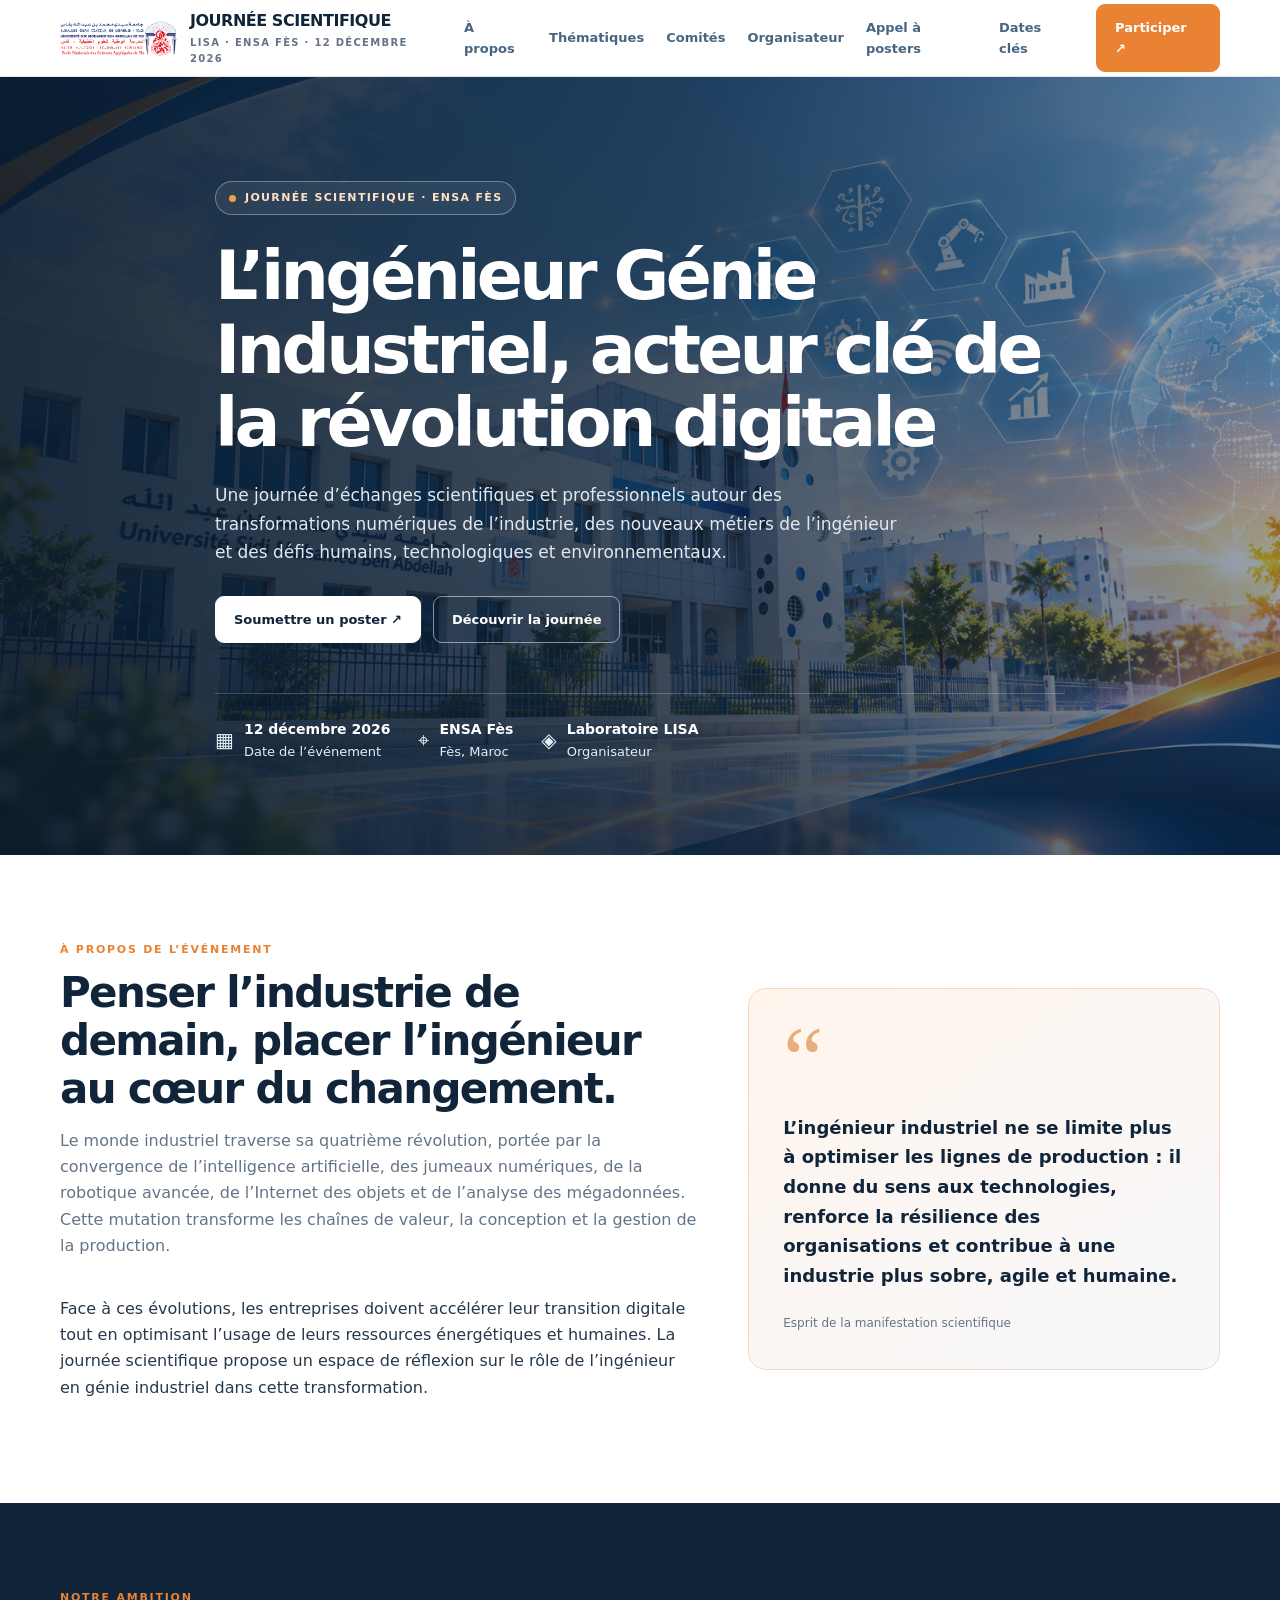
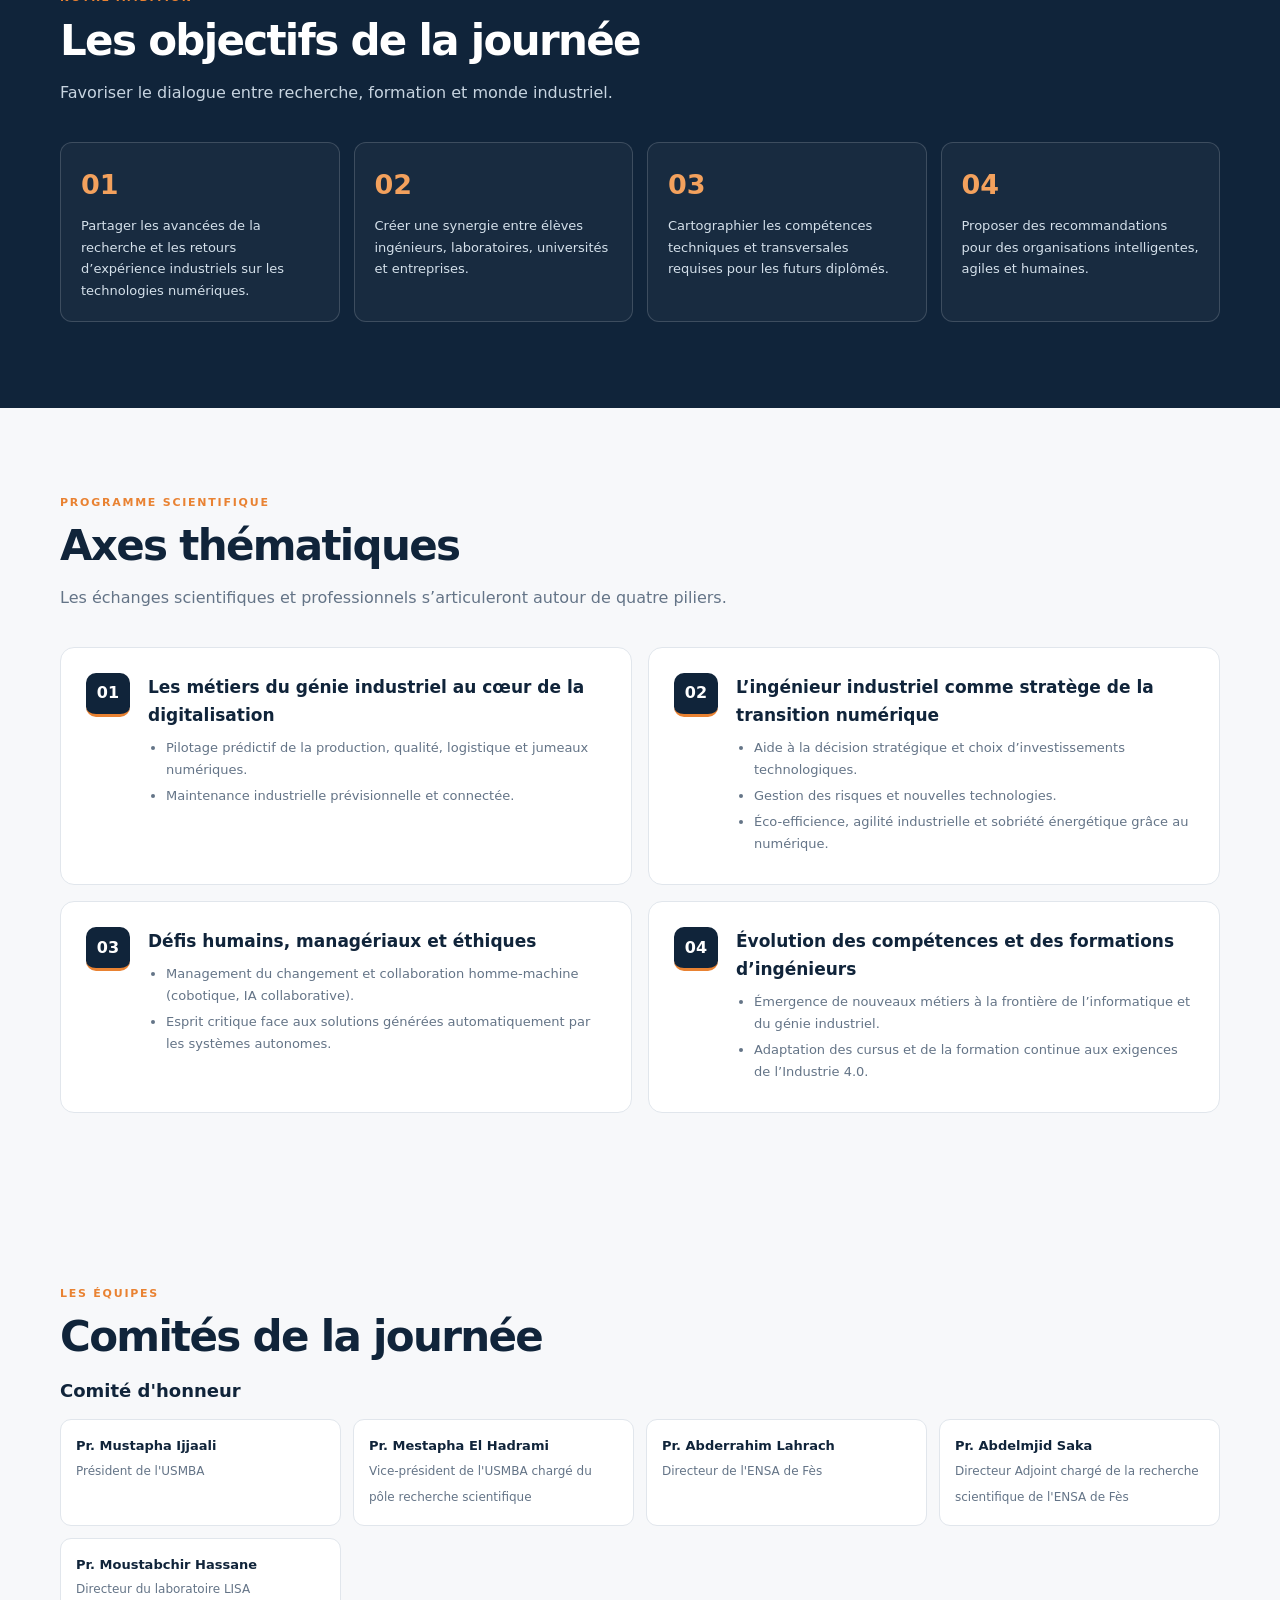
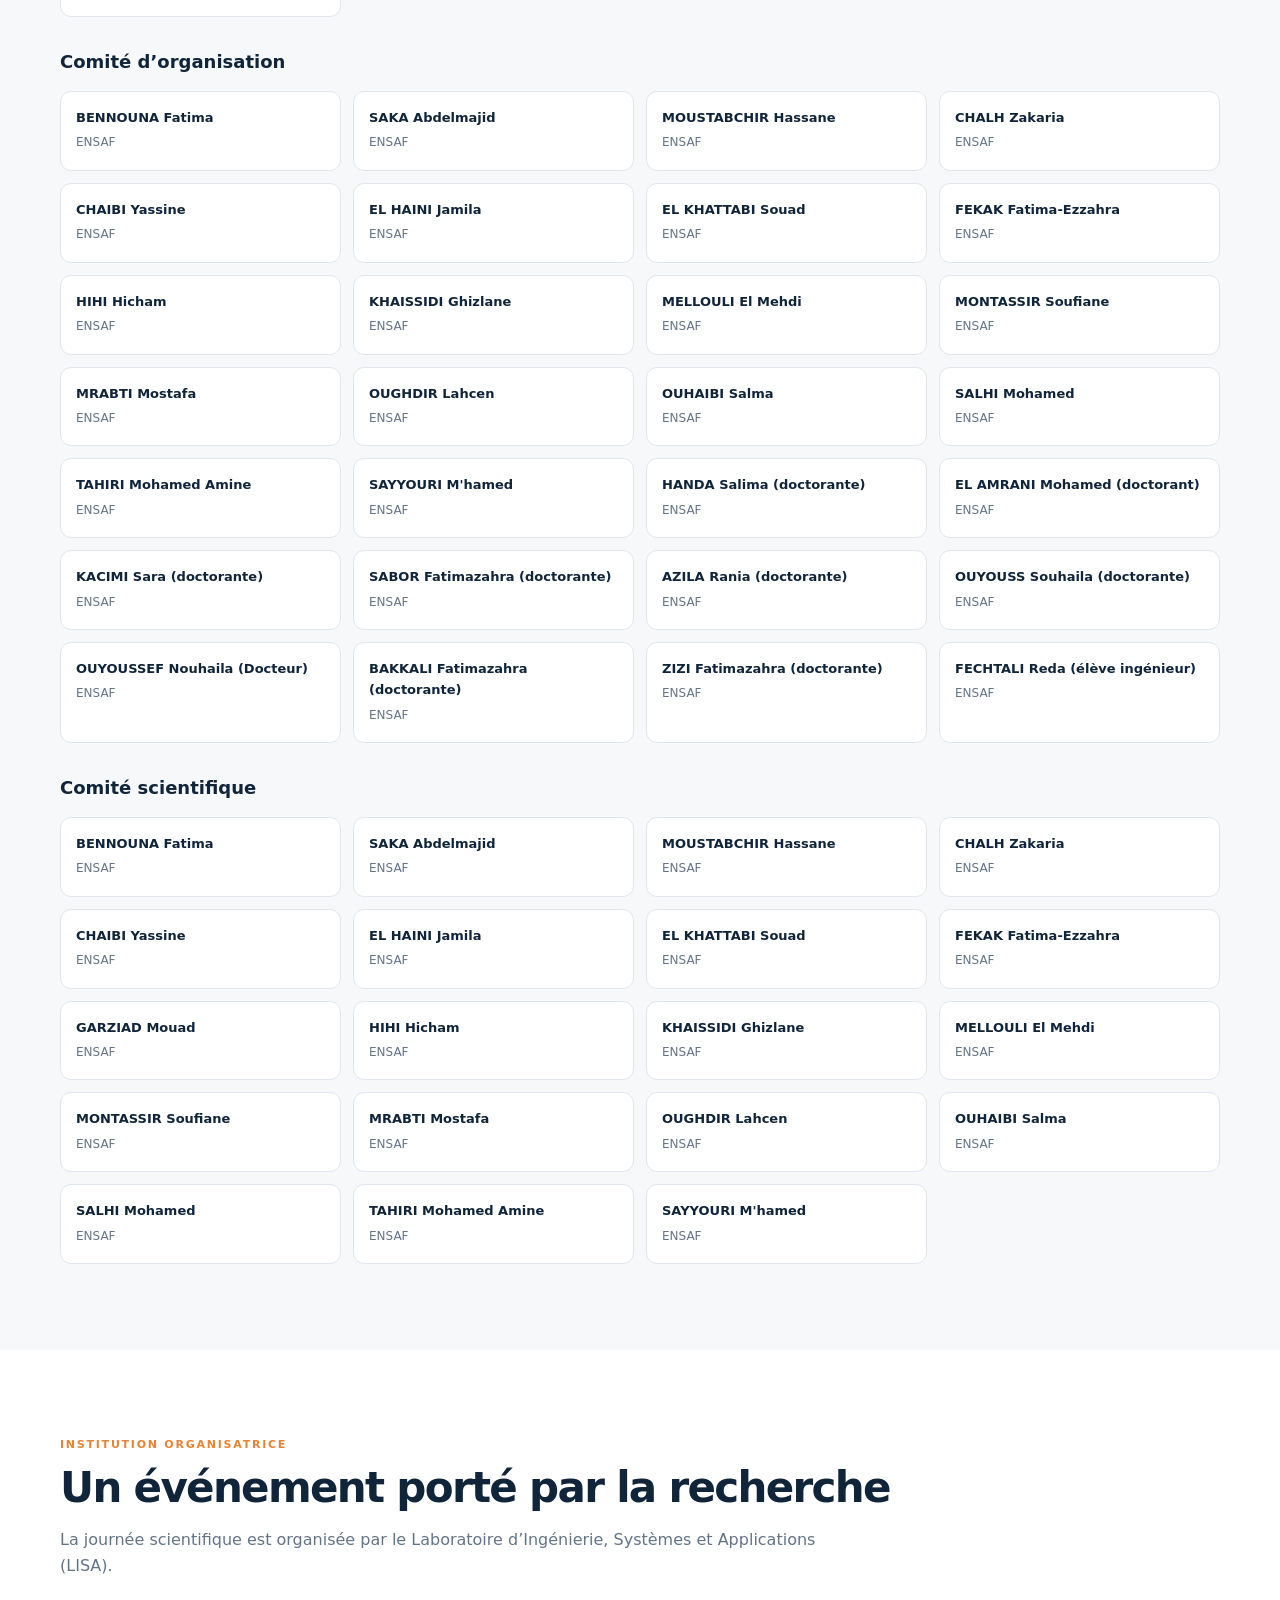
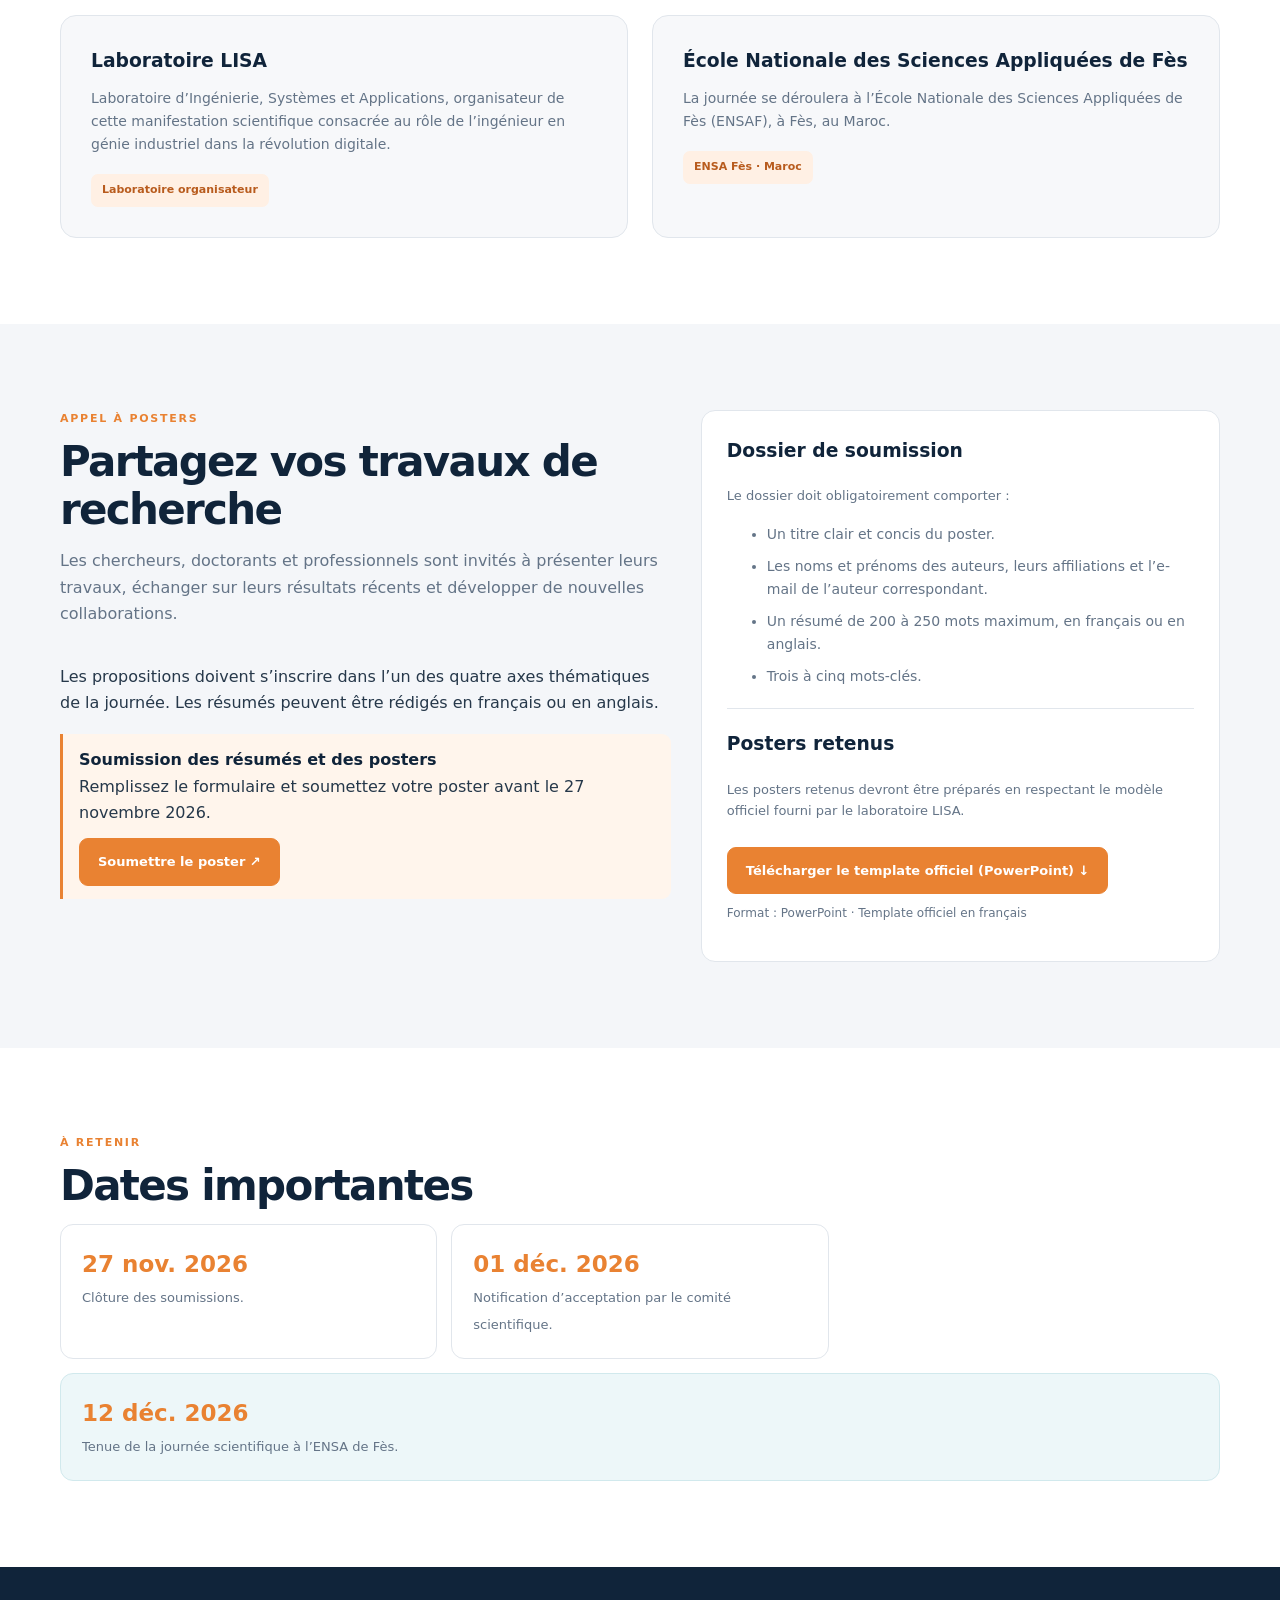
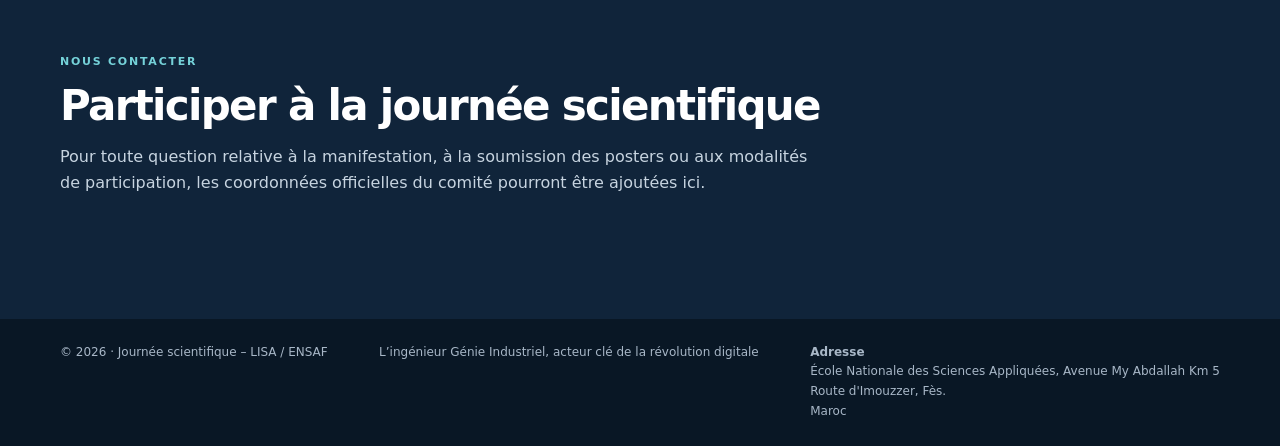
==== commit fed3e12d: "Update submission deadline to 27 November 2026" ====
--- a/index.html
+++ b/index.html
@@ -524,7 +524,7 @@
                 <br>
 
                 Remplissez le formulaire et soumettez votre poster
-                avant le 25 novembre 2026.
+                avant le 27 novembre 2026.
 
                 <br>
 
@@ -629,7 +629,7 @@
 
             <div class="datebox">
 
-                <strong>25 nov. 2026</strong>
+                <strong>27 nov. 2026</strong>
 
                 <span>
                     Clôture des soumissions.
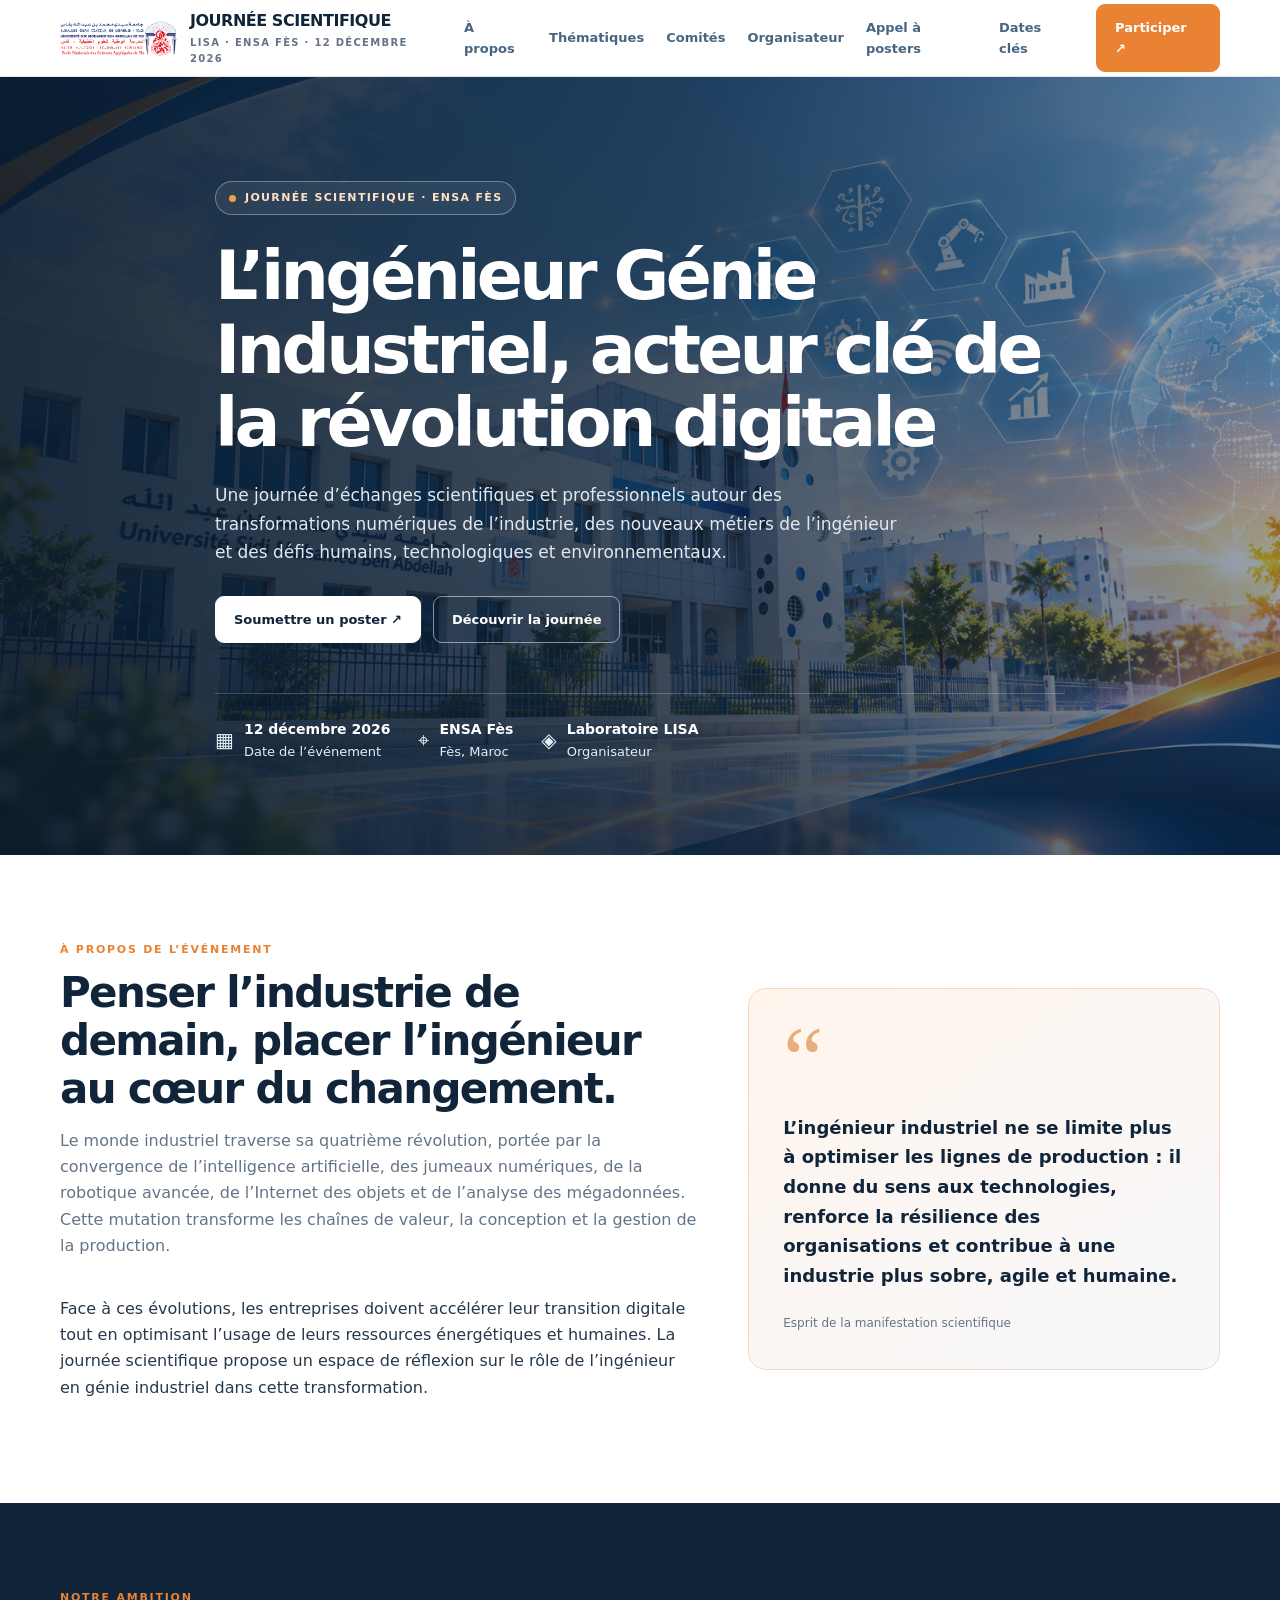
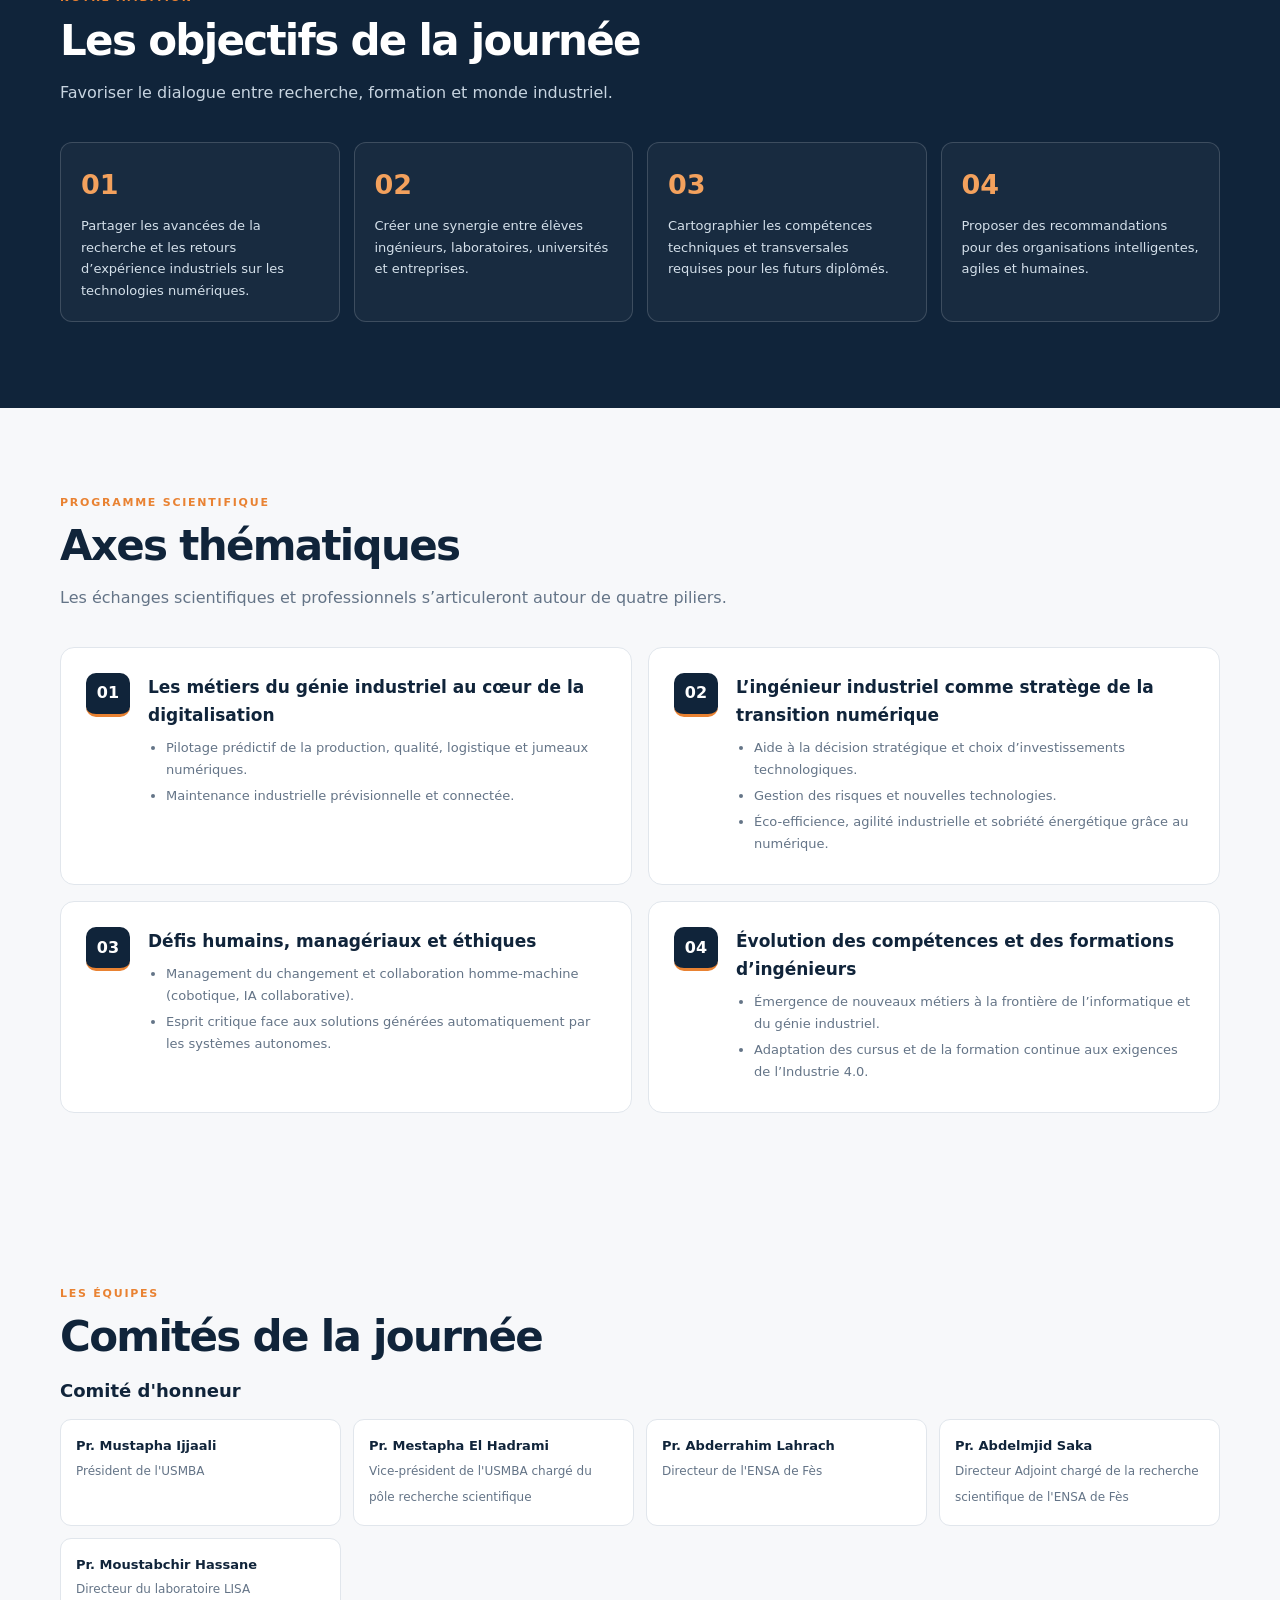
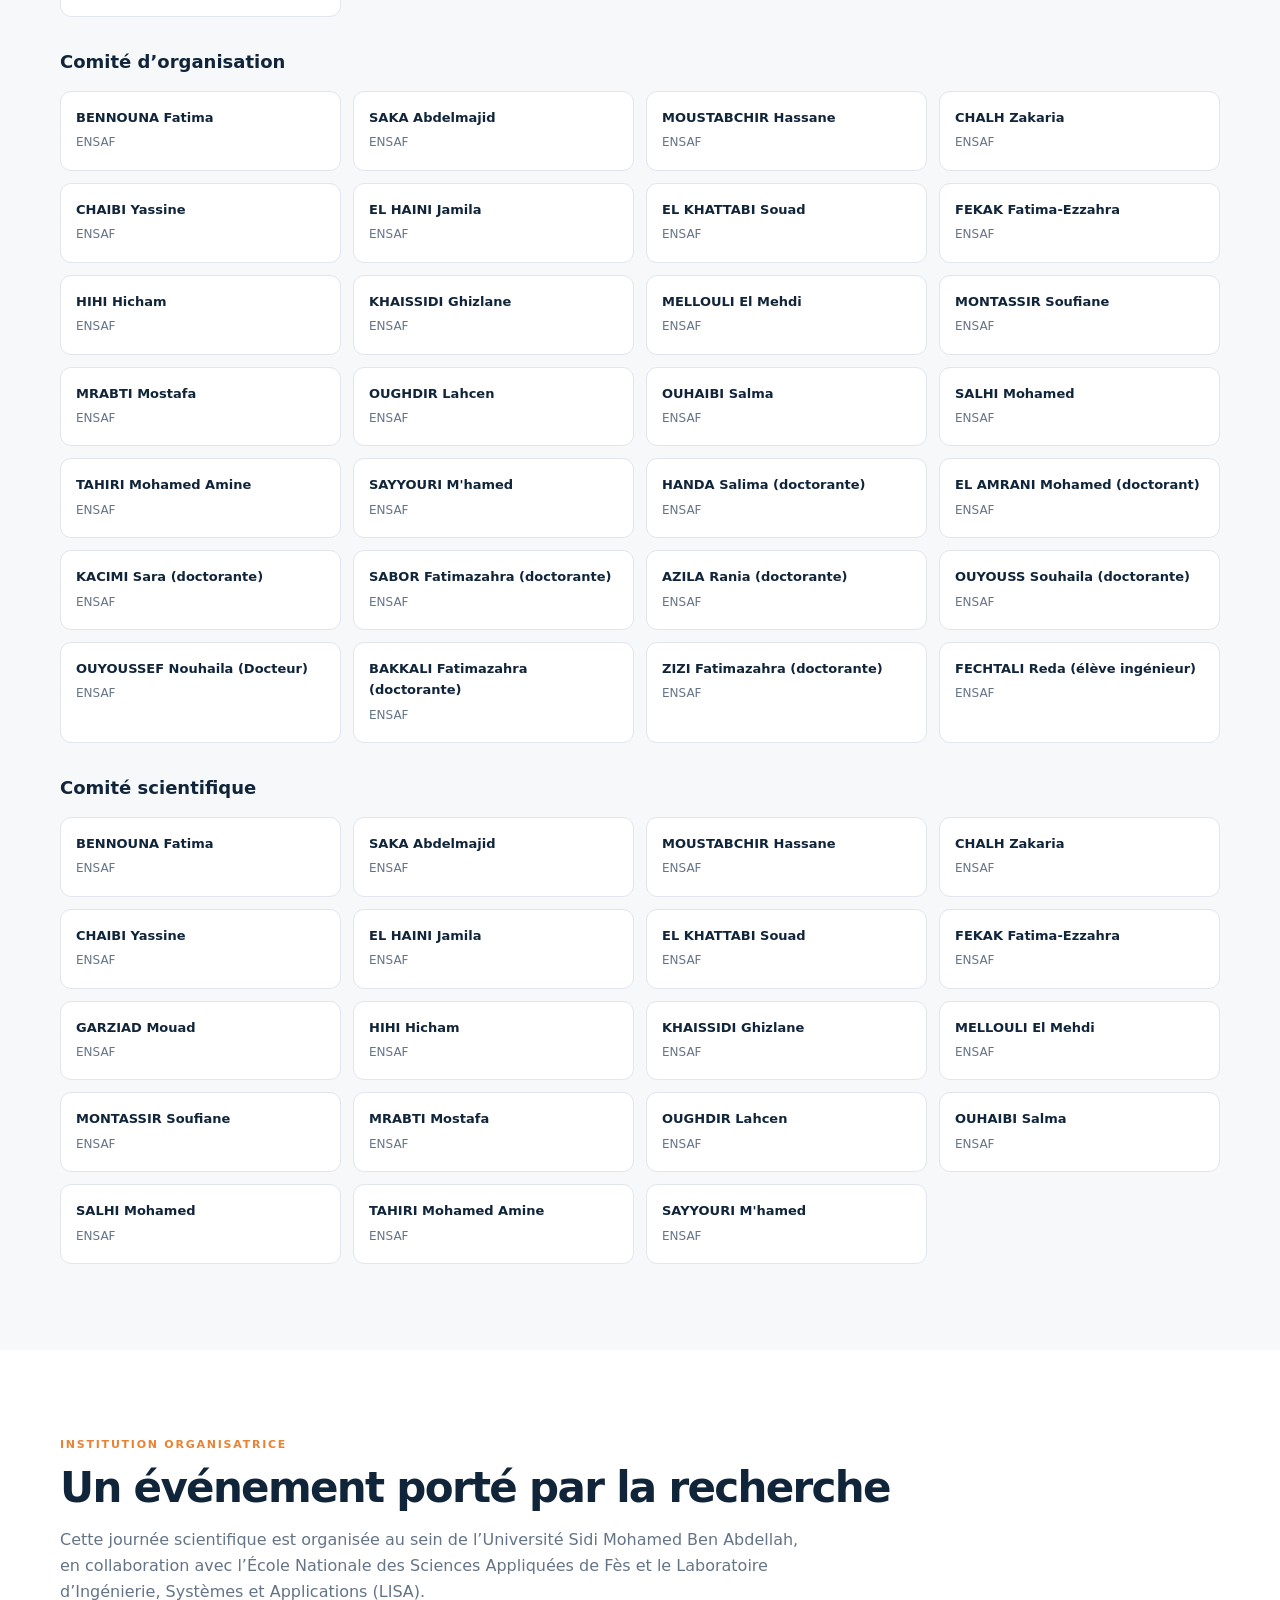
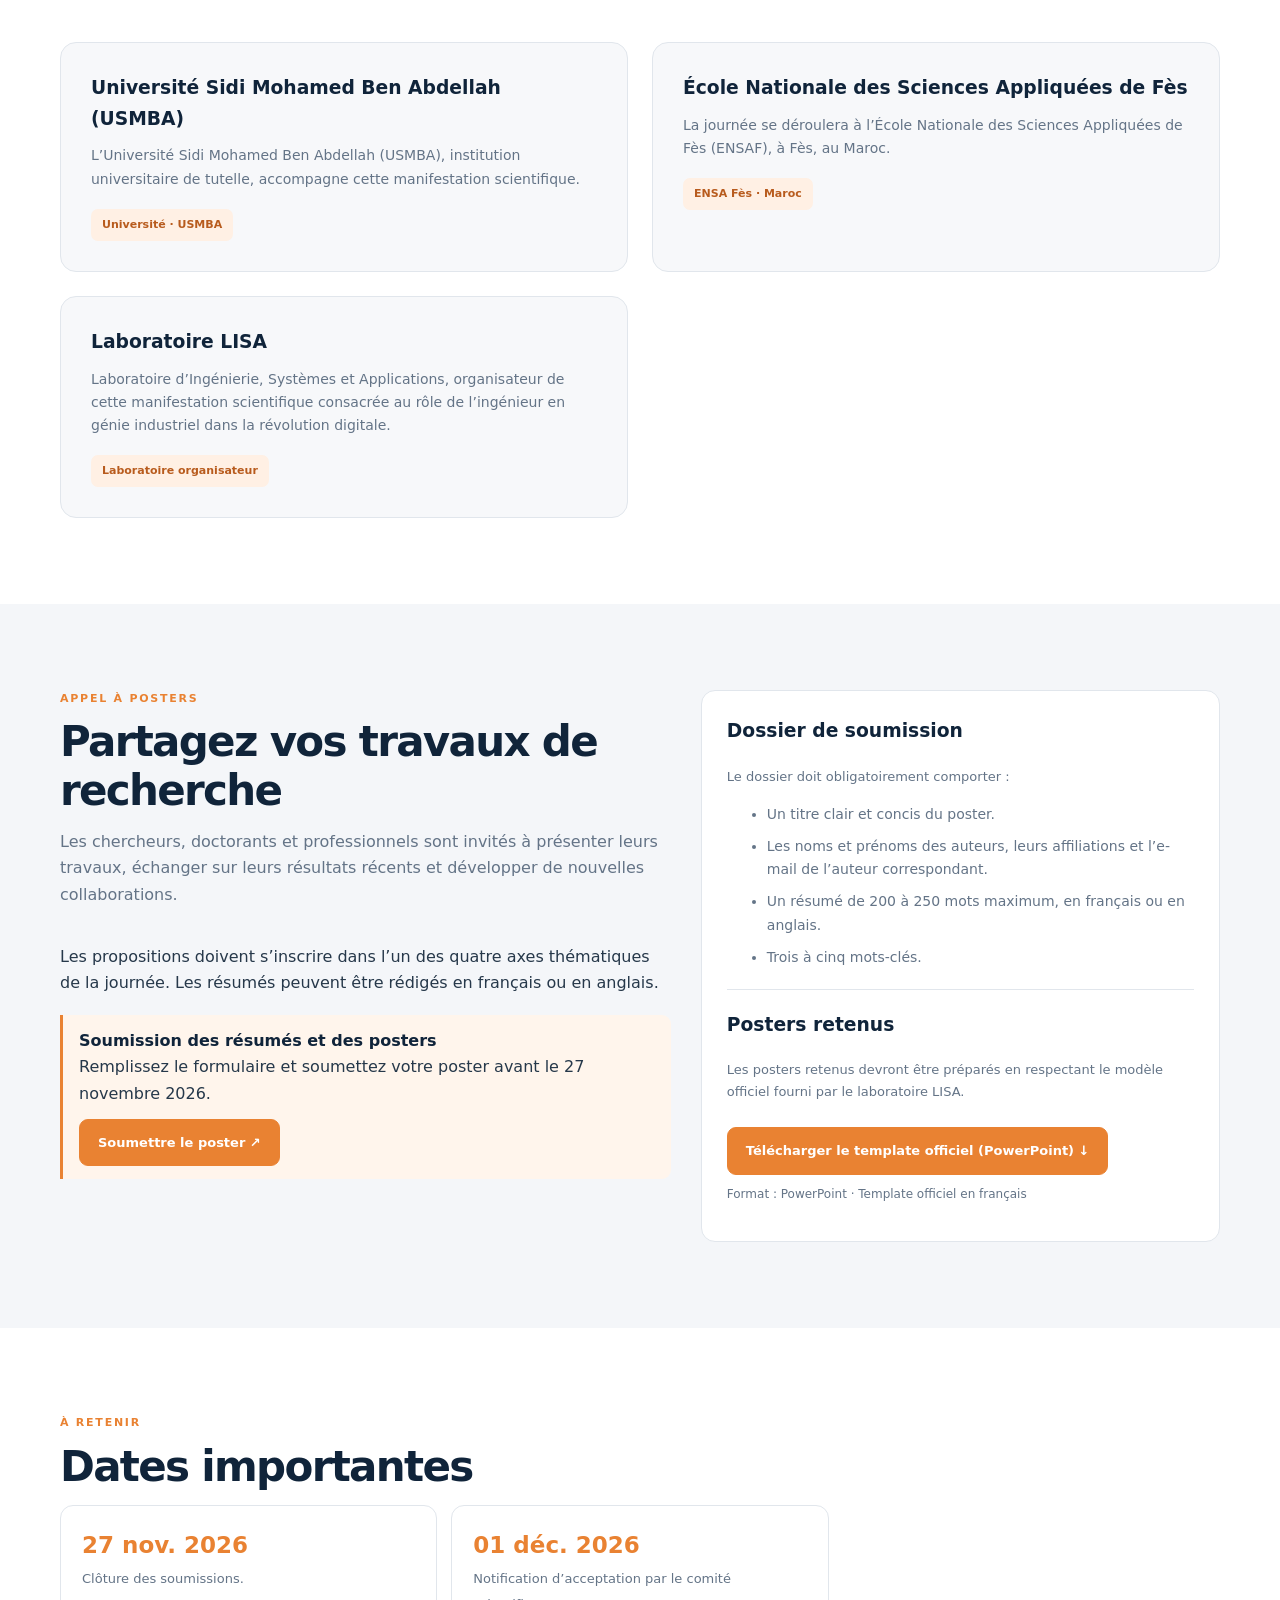
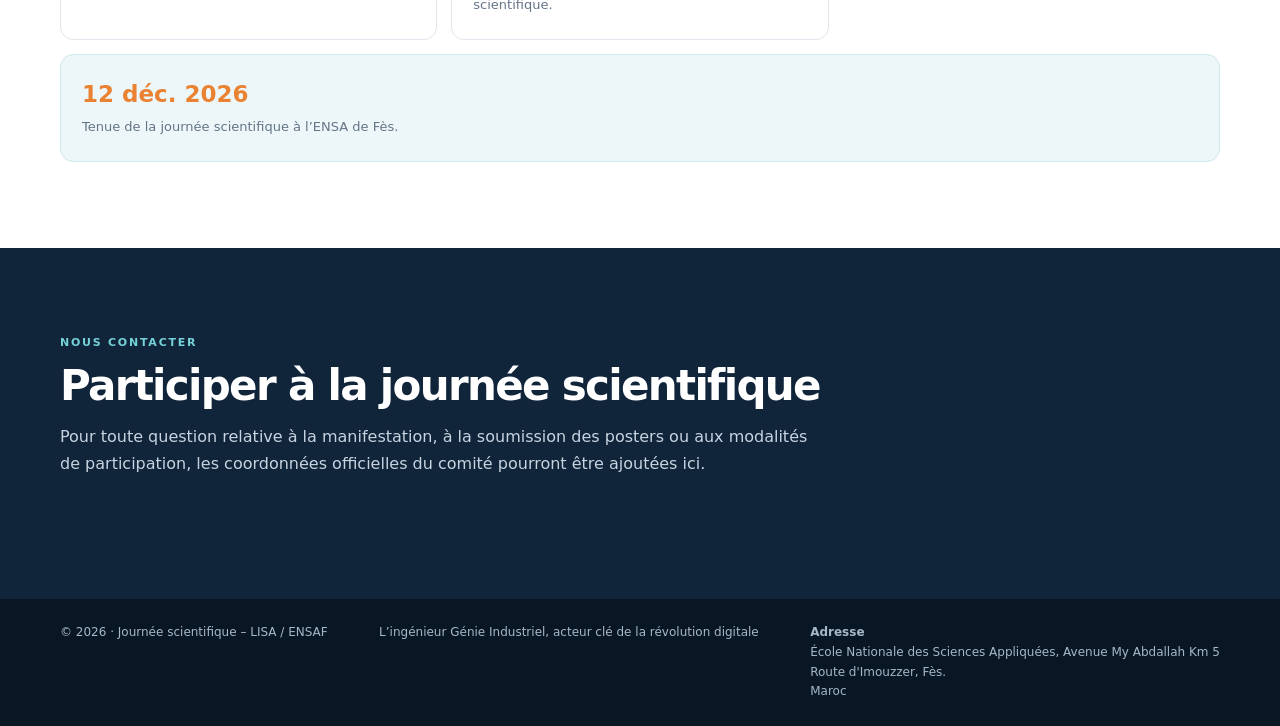
==== commit 7ab5b35a: "Revise hosting institutions and event details in index.html Updated the hosting institutions and add" ====
--- a/index.html
+++ b/index.html
@@ -423,7 +423,7 @@
 
 
 <!-- =====================================================
-     LABORATOIRE ORGANISATEUR
+     INSTITUTIONS ORGANISATRICES
 ===================================================== -->
 
 <section id="laboratoire">
@@ -439,11 +439,56 @@
         </h2>
 
         <p class="section-intro">
-            La journée scientifique est organisée par le Laboratoire
-            d’Ingénierie, Systèmes et Applications (LISA).
+            Cette journée scientifique est organisée au sein de
+            l’Université Sidi Mohamed Ben Abdellah, en collaboration
+            avec l’École Nationale des Sciences Appliquées de Fès
+            et le Laboratoire d’Ingénierie, Systèmes et Applications (LISA).
         </p>
 
         <div class="host">
+
+            <!-- UNIVERSITÉ USMBA -->
+
+            <div class="host-panel">
+
+                <h3>
+                    Université Sidi Mohamed Ben Abdellah (USMBA)
+                </h3>
+
+                <p>
+                    L’Université Sidi Mohamed Ben Abdellah (USMBA),
+                    institution universitaire de tutelle, accompagne
+                    cette manifestation scientifique.
+                </p>
+
+                <span class="host-tag">
+                    Université · USMBA
+                </span>
+
+            </div>
+
+
+            <!-- ENSA FÈS -->
+
+            <div class="host-panel">
+
+                <h3>
+                    École Nationale des Sciences Appliquées de Fès
+                </h3>
+
+                <p>
+                    La journée se déroulera à l’École Nationale des
+                    Sciences Appliquées de Fès (ENSAF), à Fès, au Maroc.
+                </p>
+
+                <span class="host-tag">
+                    ENSA Fès · Maroc
+                </span>
+
+            </div>
+
+
+            <!-- LABORATOIRE LISA -->
 
             <div class="host-panel">
 
@@ -462,24 +507,6 @@
 
             </div>
 
-
-            <div class="host-panel">
-
-                <h3>
-                    École Nationale des Sciences Appliquées de Fès
-                </h3>
-
-                <p>
-                    La journée se déroulera à l’École Nationale des
-                    Sciences Appliquées de Fès (ENSAF), à Fès, au Maroc.
-                </p>
-
-                <span class="host-tag">
-                    ENSA Fès · Maroc
-                </span>
-
-            </div>
-
         </div>
 
     </div>
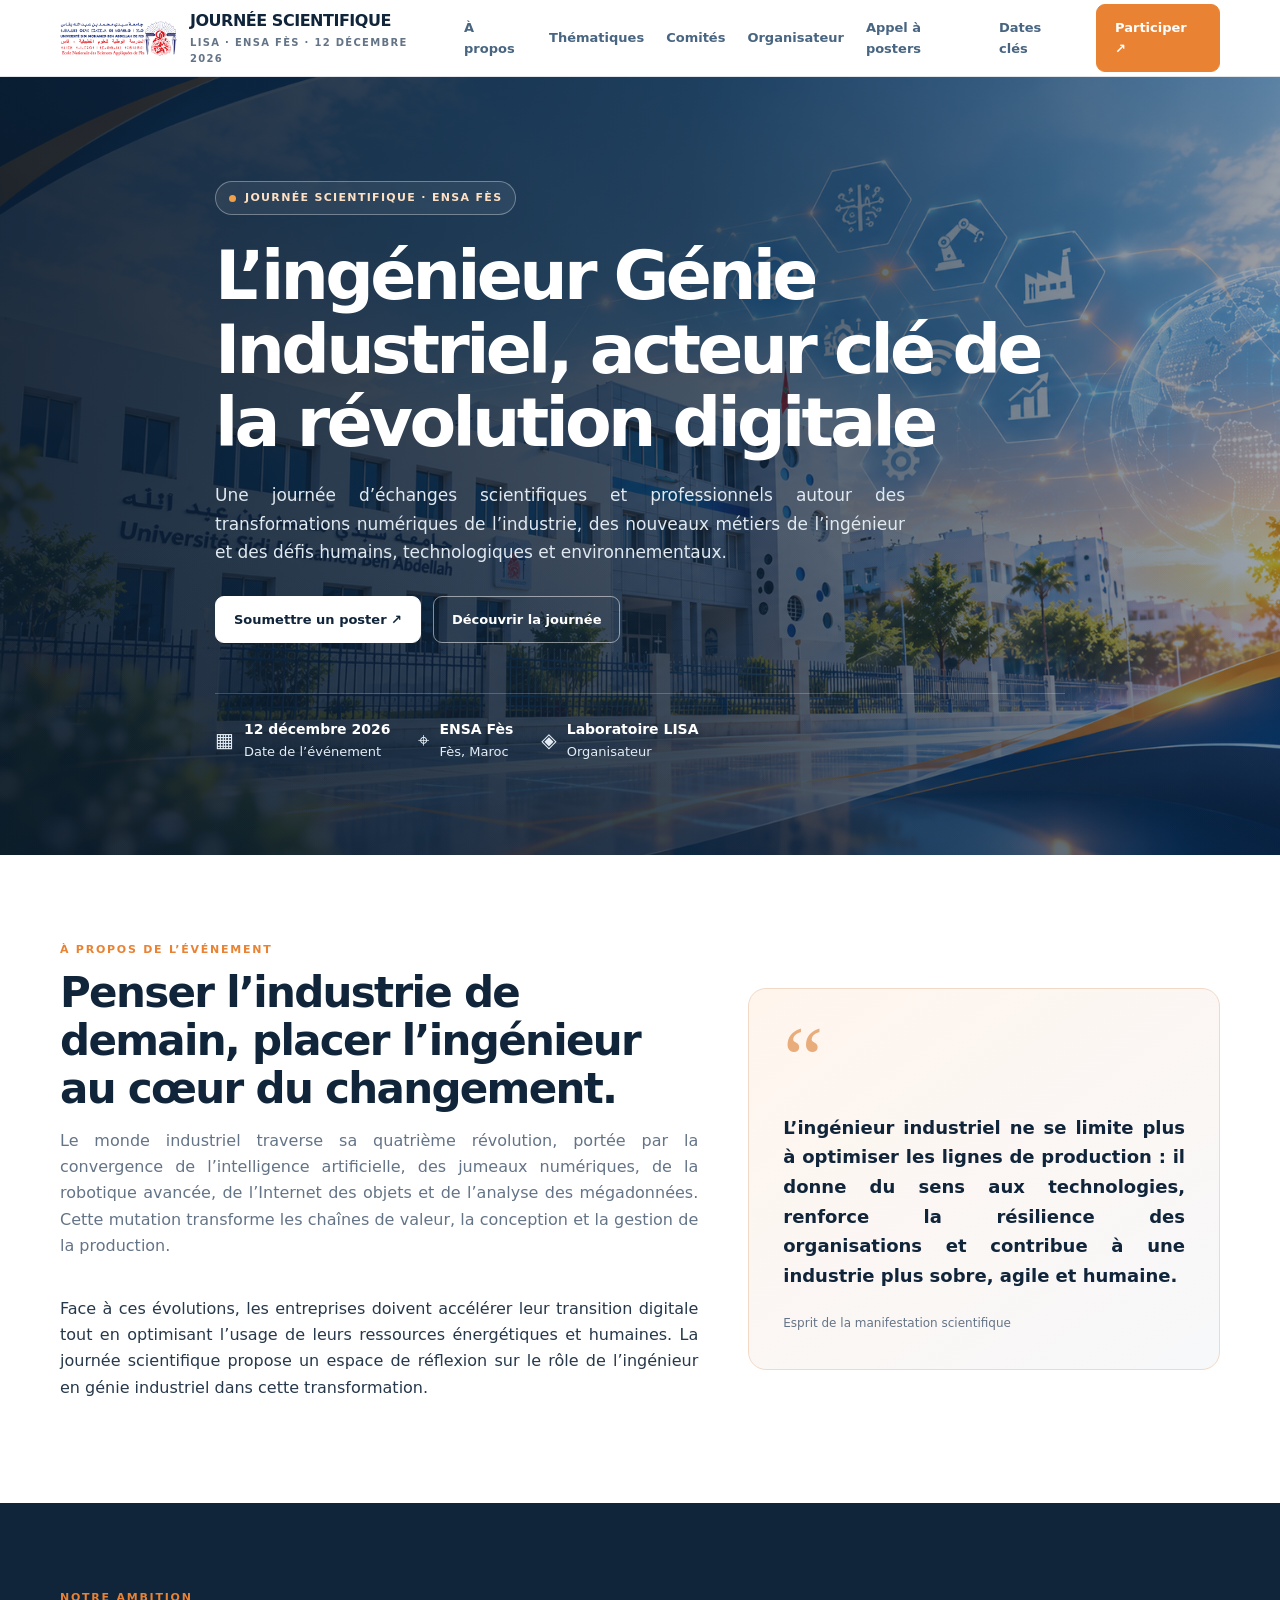
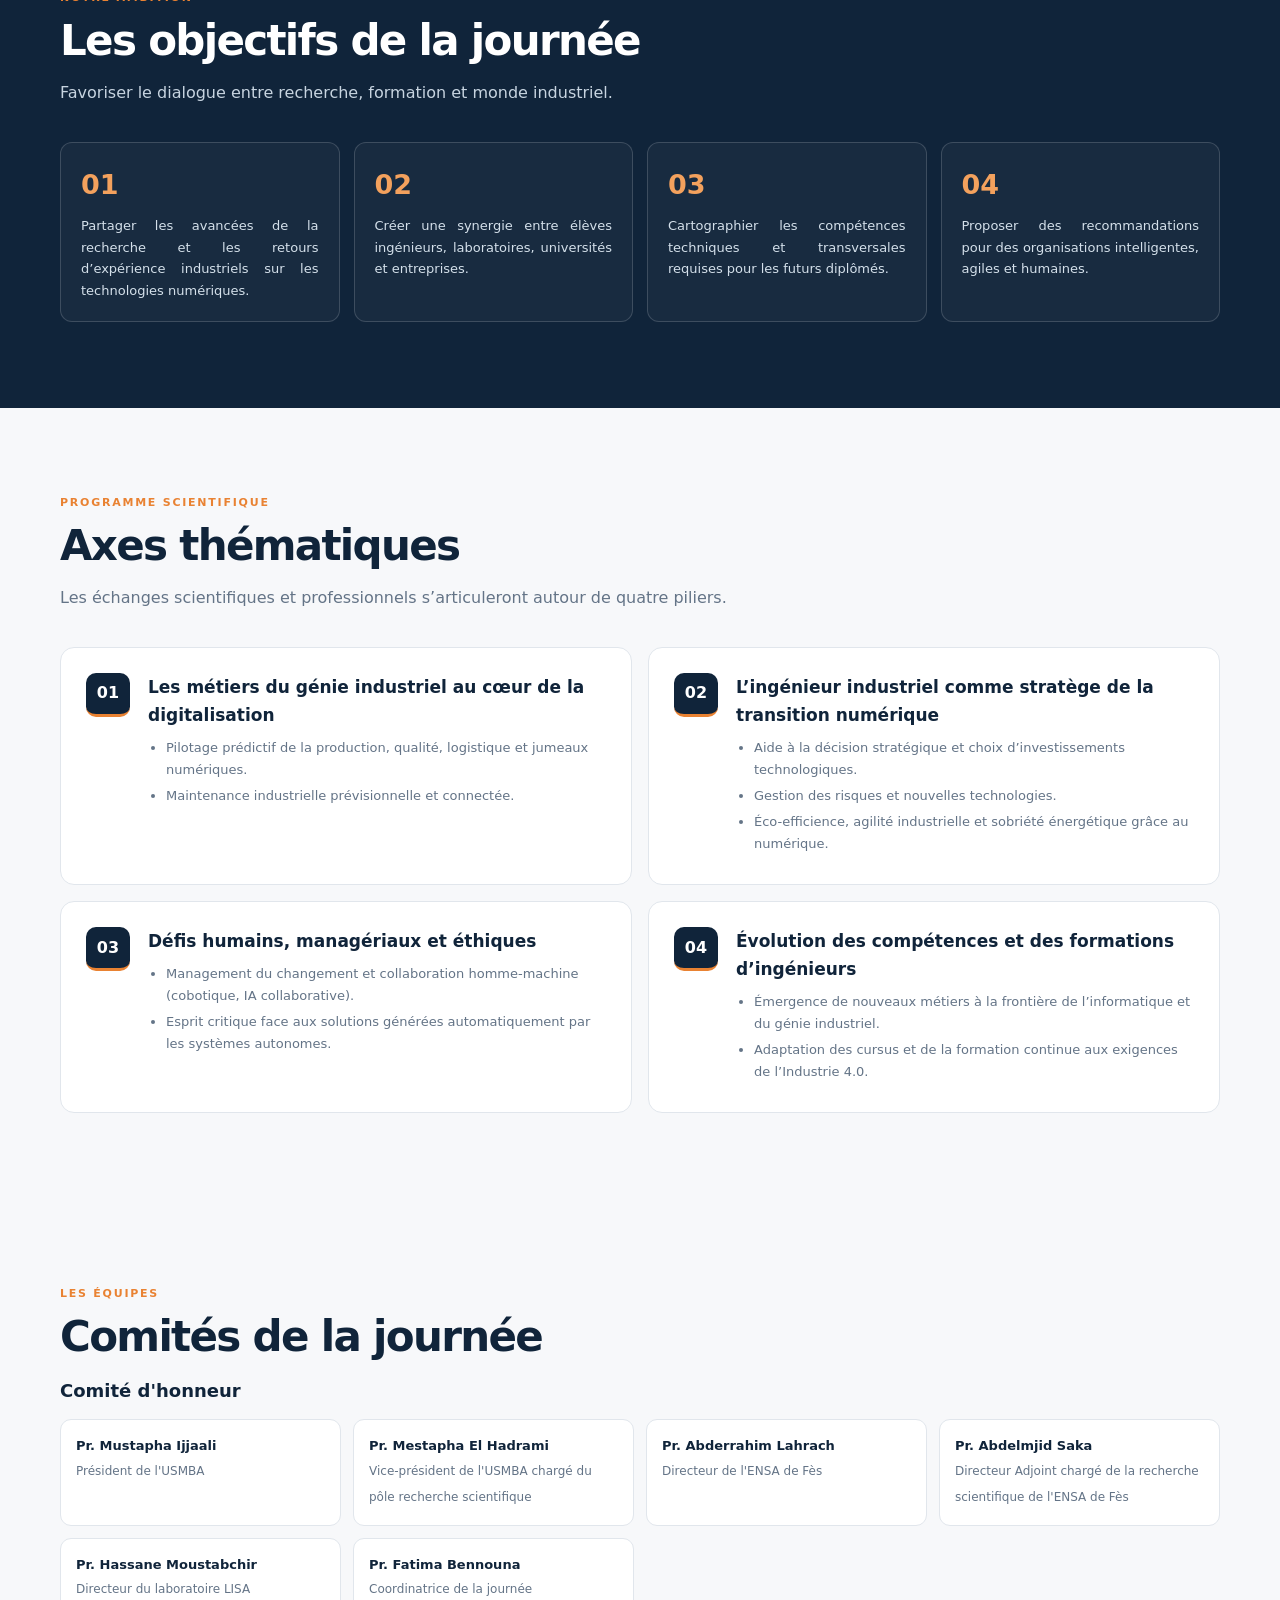
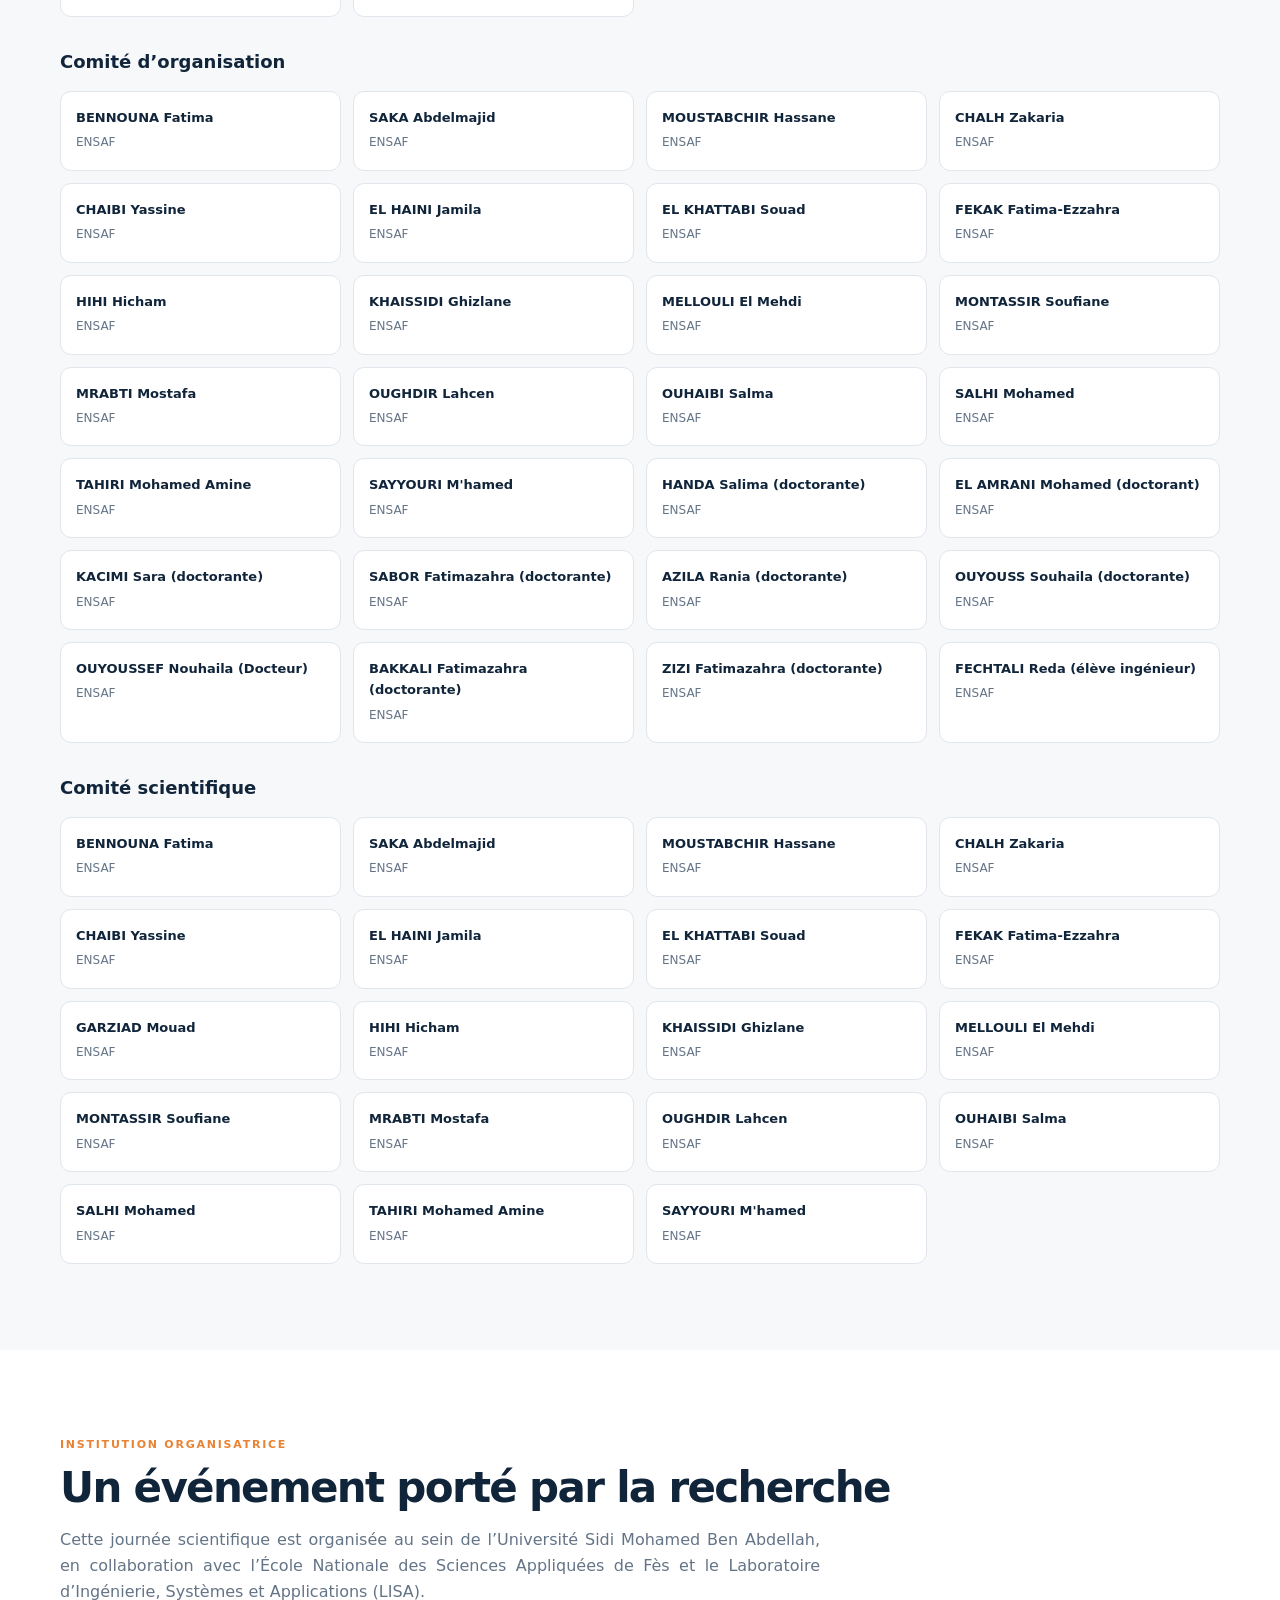
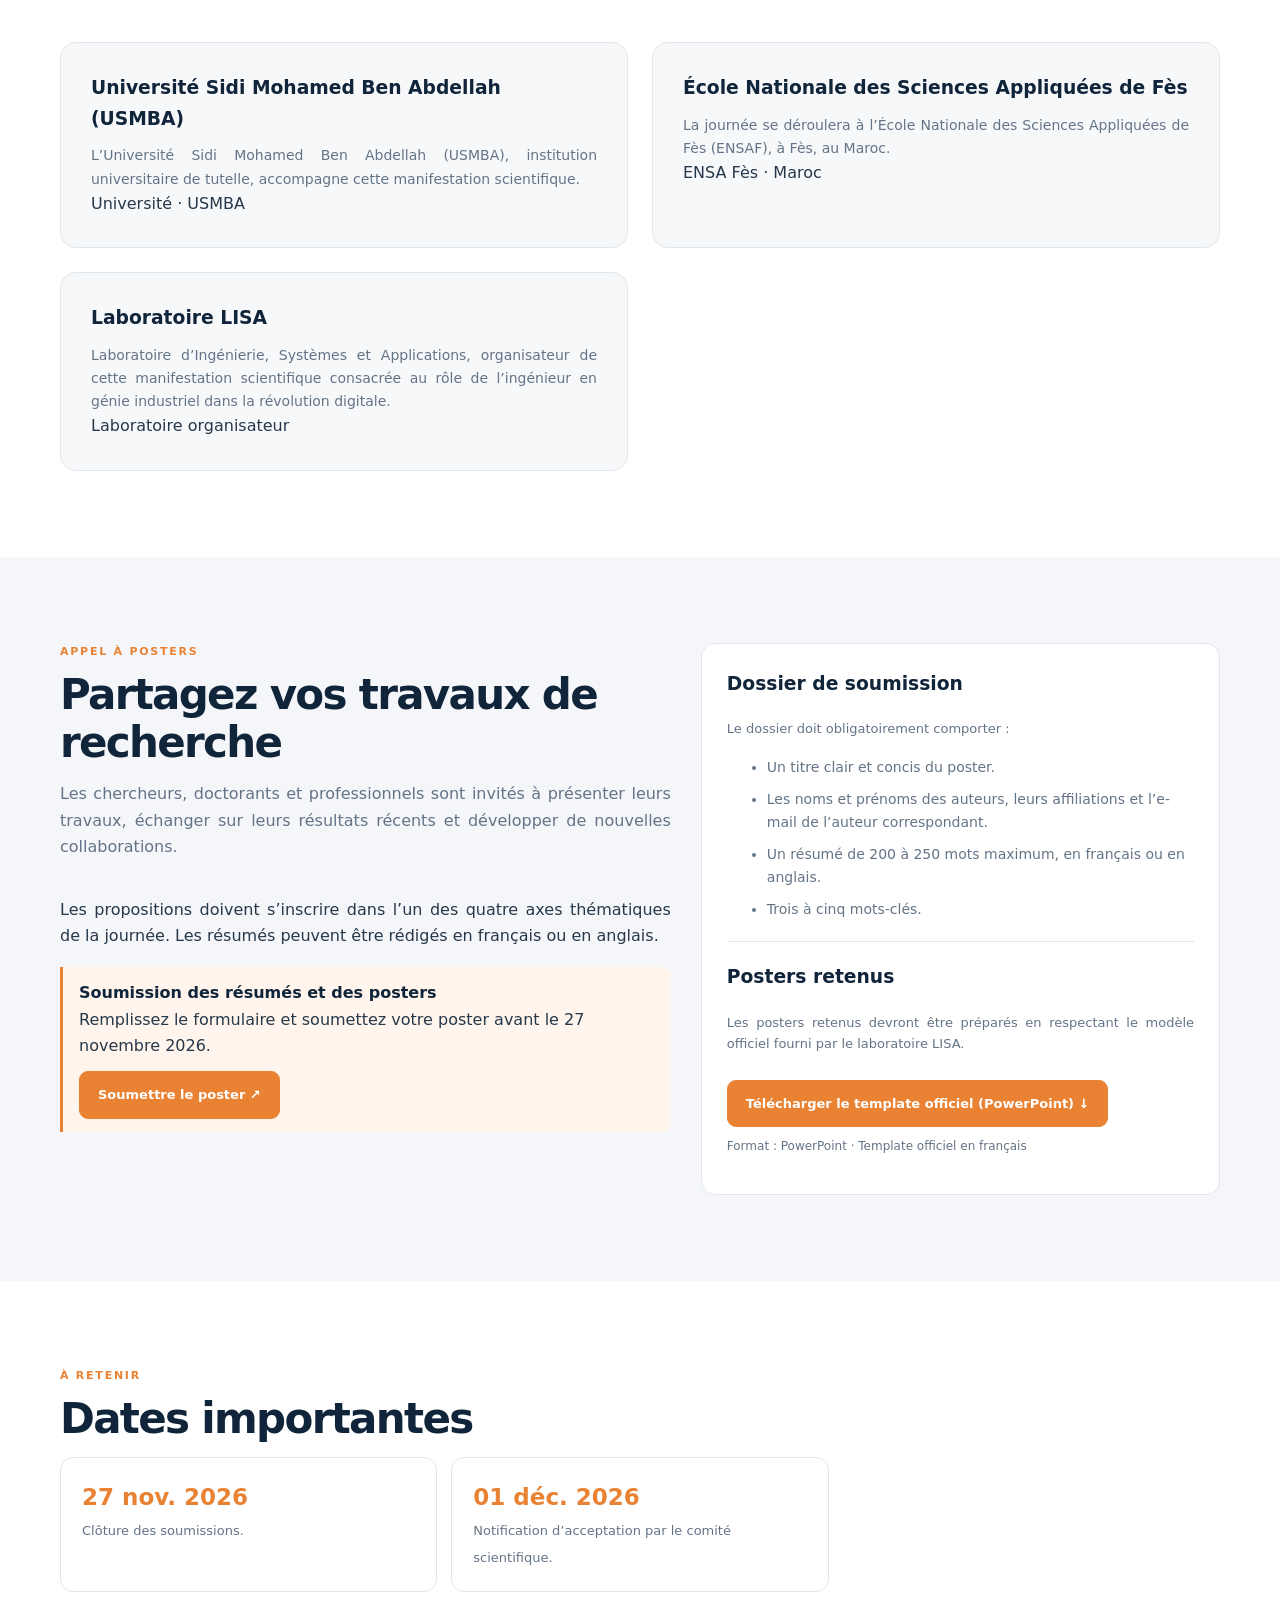
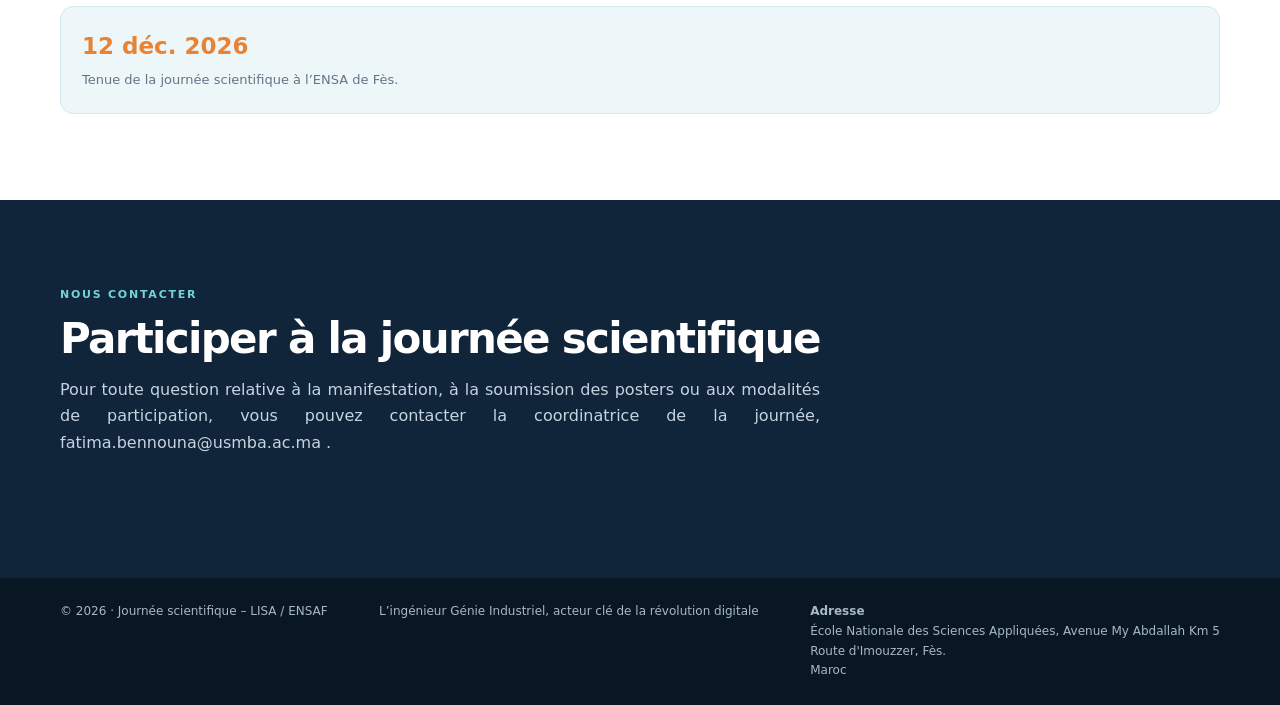
==== commit db30349e: "Revise contact details in the event section Updated contact information for the event coordinator." ====
--- a/index.html
+++ b/index.html
@@ -711,11 +711,14 @@
         </h2>
 
         <p class="section-intro">
-            Pour toute question relative à la manifestation,
-            à la soumission des posters ou aux modalités de participation,
-            les coordonnées officielles du comité pourront être ajoutées ici.
-        </p>
-
+    Pour toute question relative à la manifestation,
+    à la soumission des posters ou aux modalités de participation,
+    vous pouvez contacter la coordinatrice de la journée,
+    <a href="mailto:fatima.bennouna@usmba.ac.ma">
+        fatima.bennouna@usmba.ac.ma
+    </a>.
+</p>
+        
     </div>
 
 </section>
--- a/css/style.css
+++ b/css/style.css
@@ -49,6 +49,12 @@
 .wrap {
   width: min(1160px, calc(100% - 40px));
   margin: auto;
+}
+
+/* JUSTIFICATION DE TOUS LES PARAGRAPHES */
+
+p {
+  text-align: justify;
 }
 
 /* 3. NAVIGATION */
@@ -593,17 +599,6 @@
   margin: 0;
 }
 
-.host-tag {
-  display: inline-block;
-  margin-top: 18px;
-  padding: 7px 11px;
-  border-radius: 7px;
-  background: #FFF0E4;
-  color: #B85B1D;
-  font-size: 11px;
-  font-weight: 900;
-}
-
 /* 12. APPEL A COMMUNICATION */
 
 .call {
